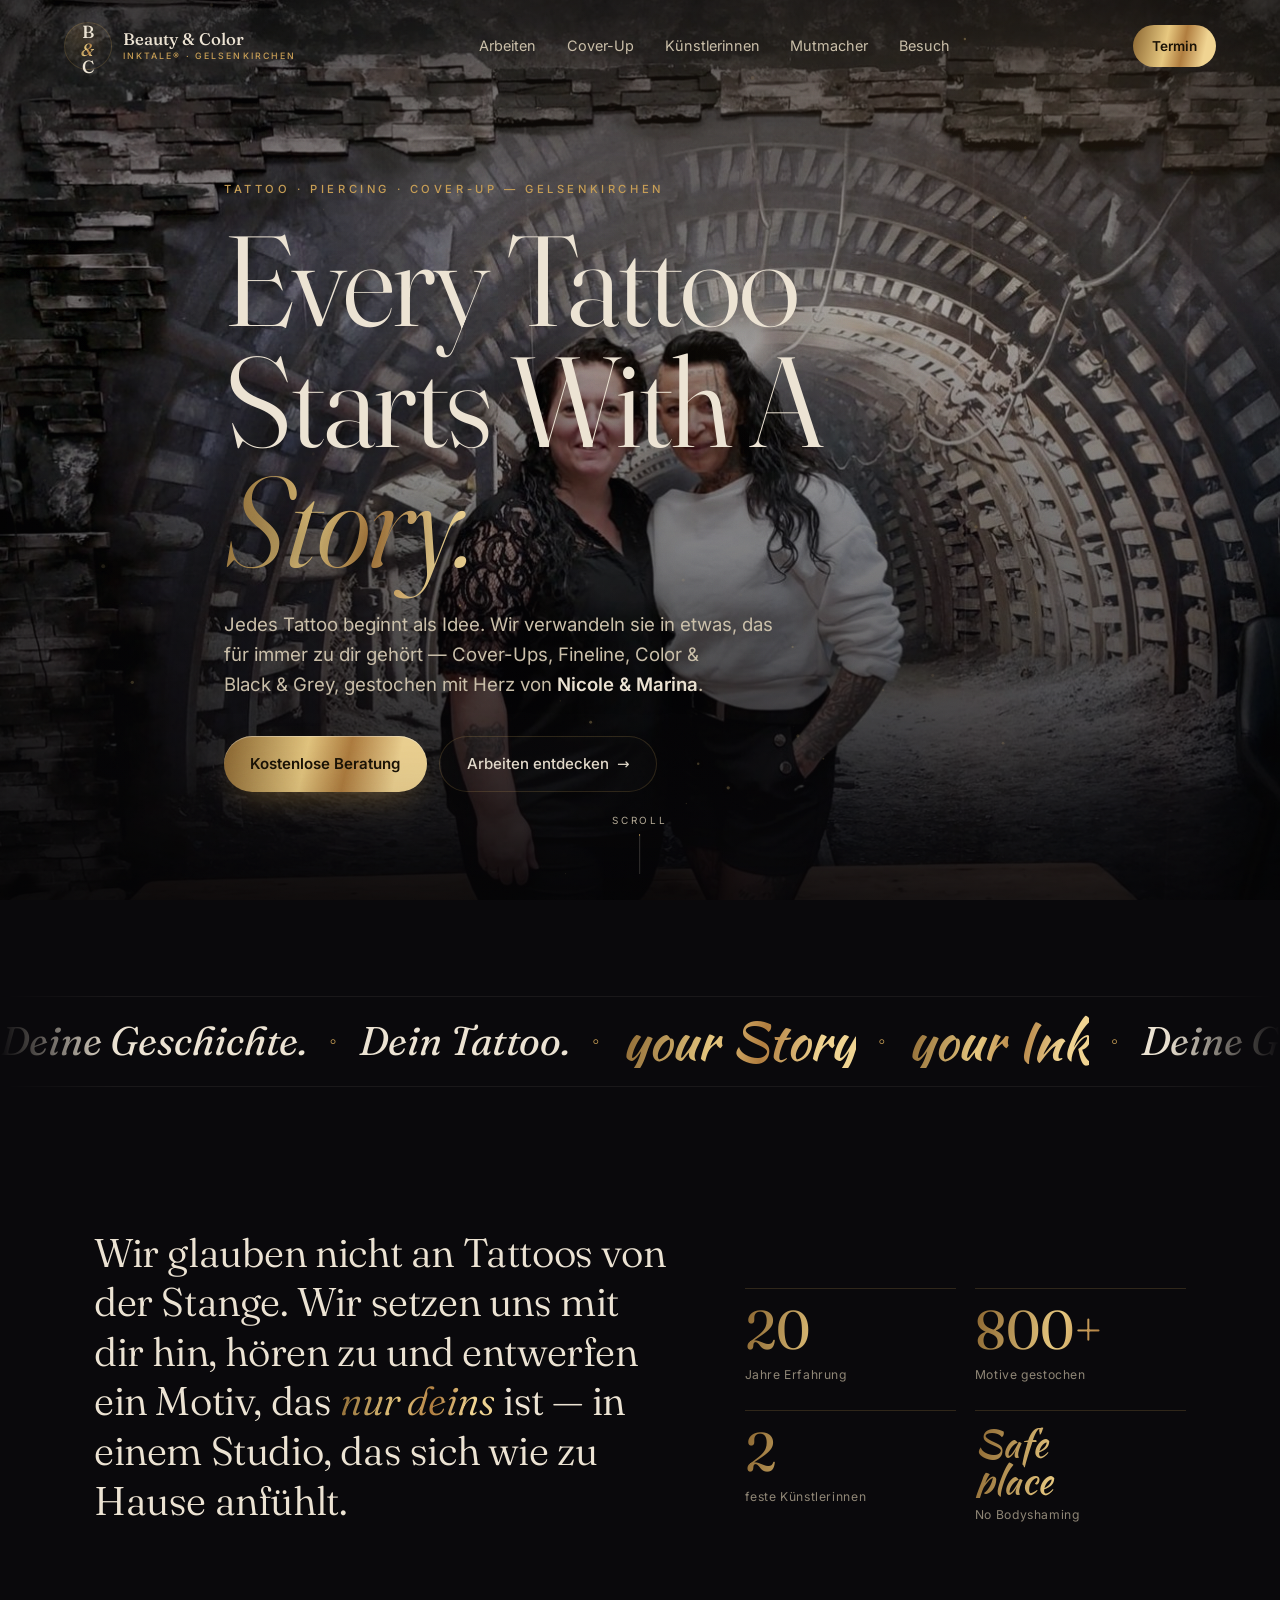
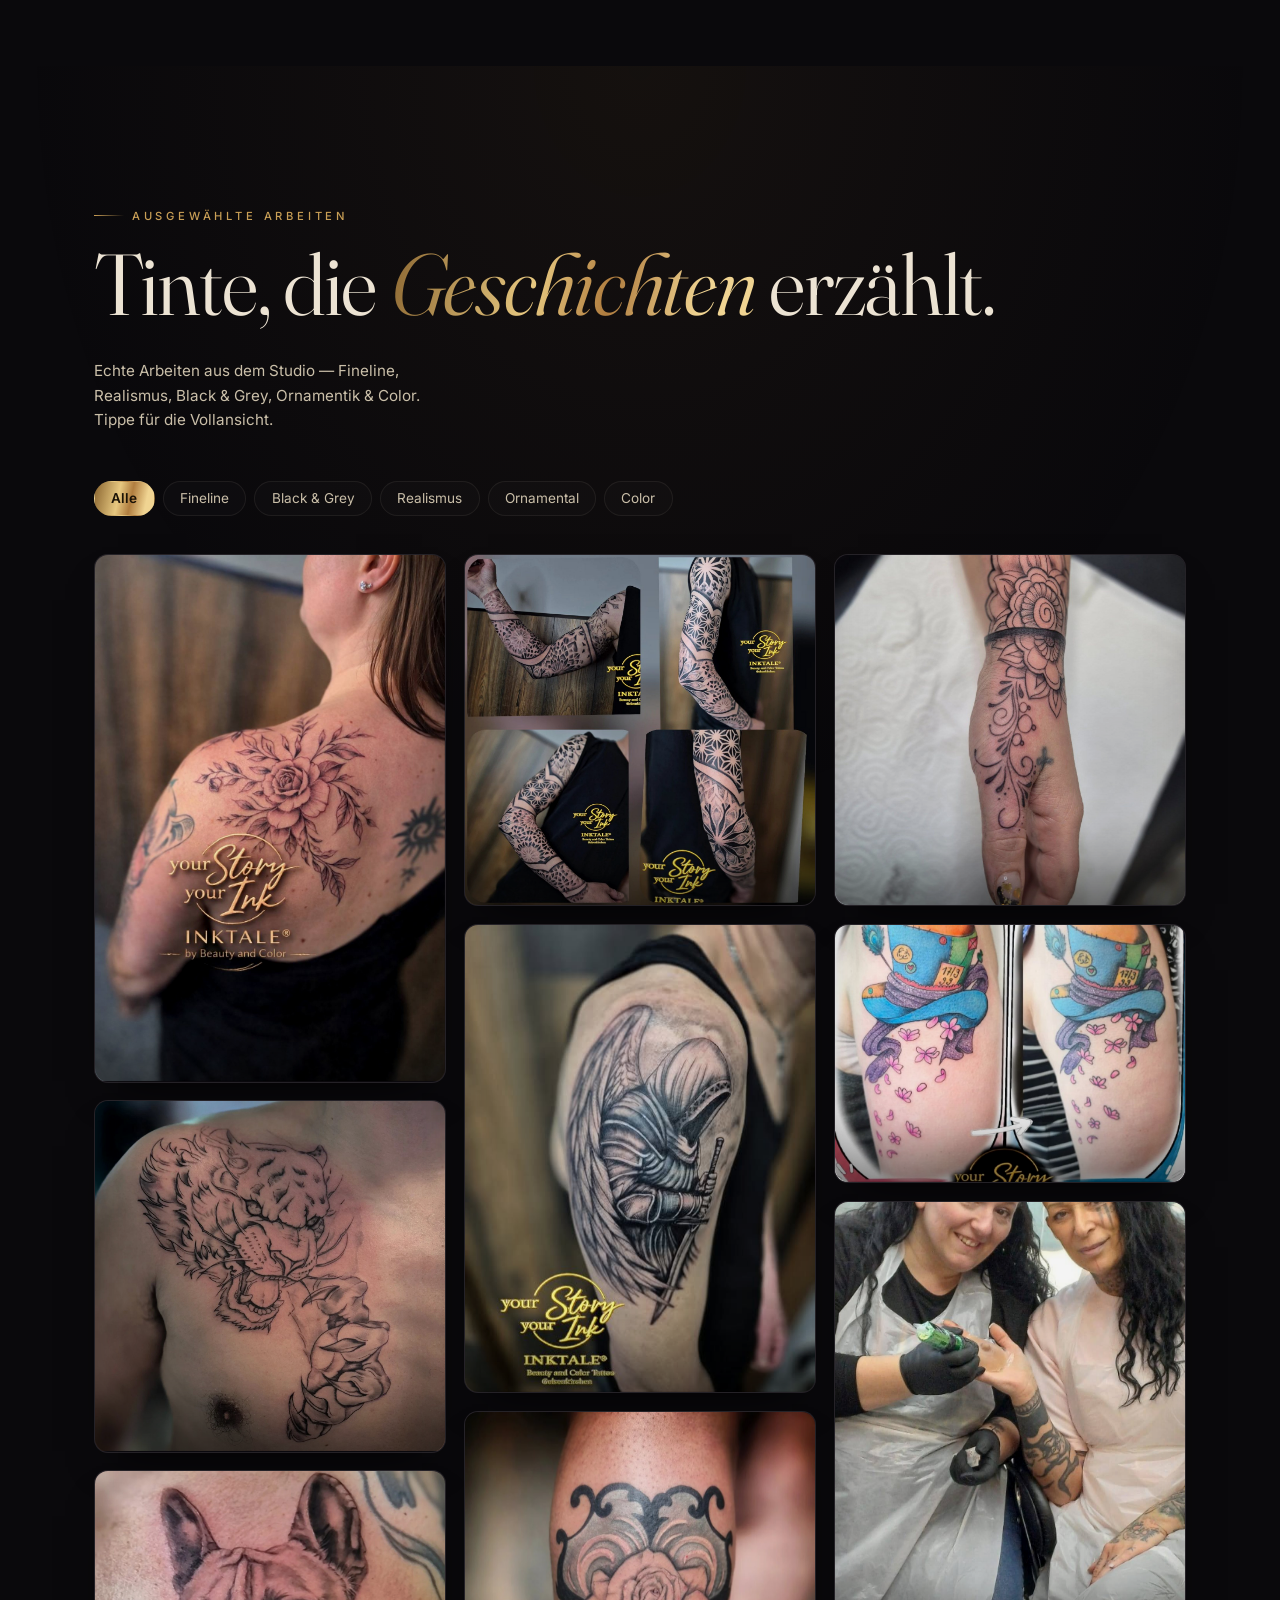
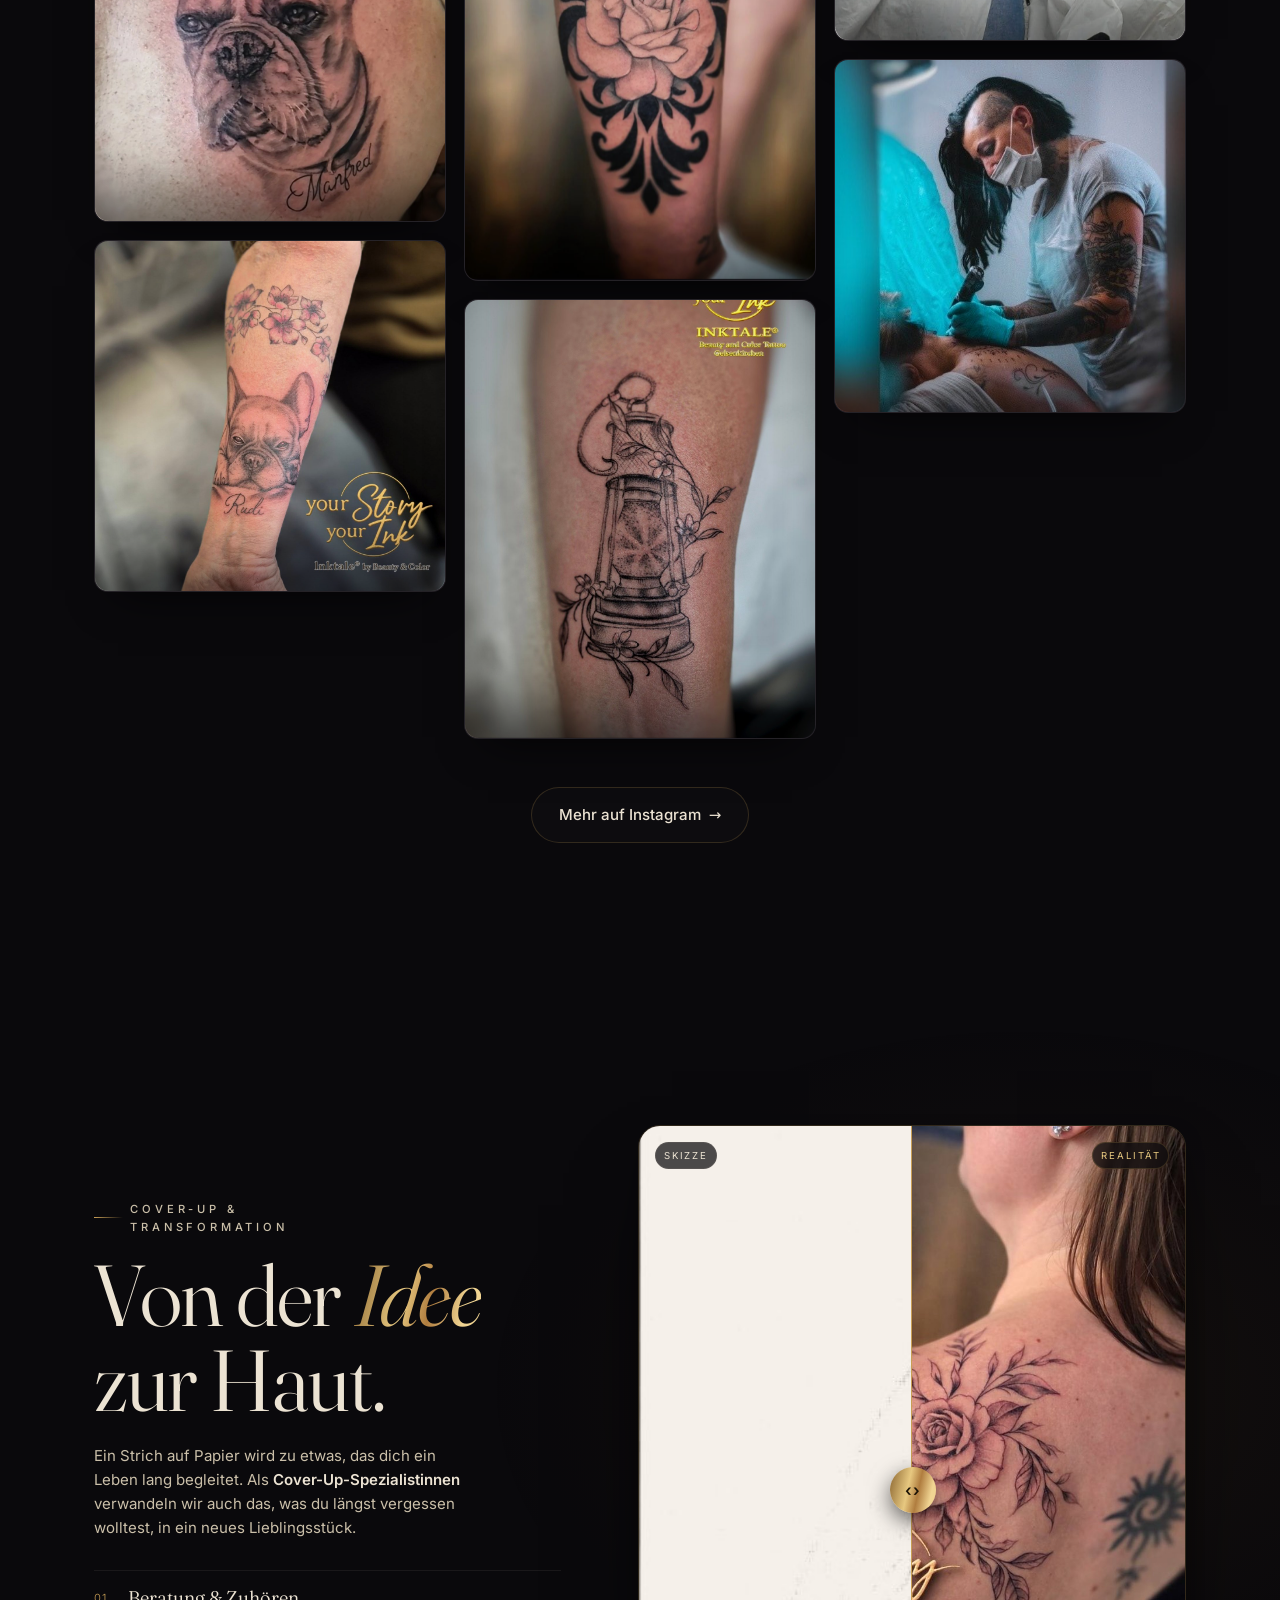
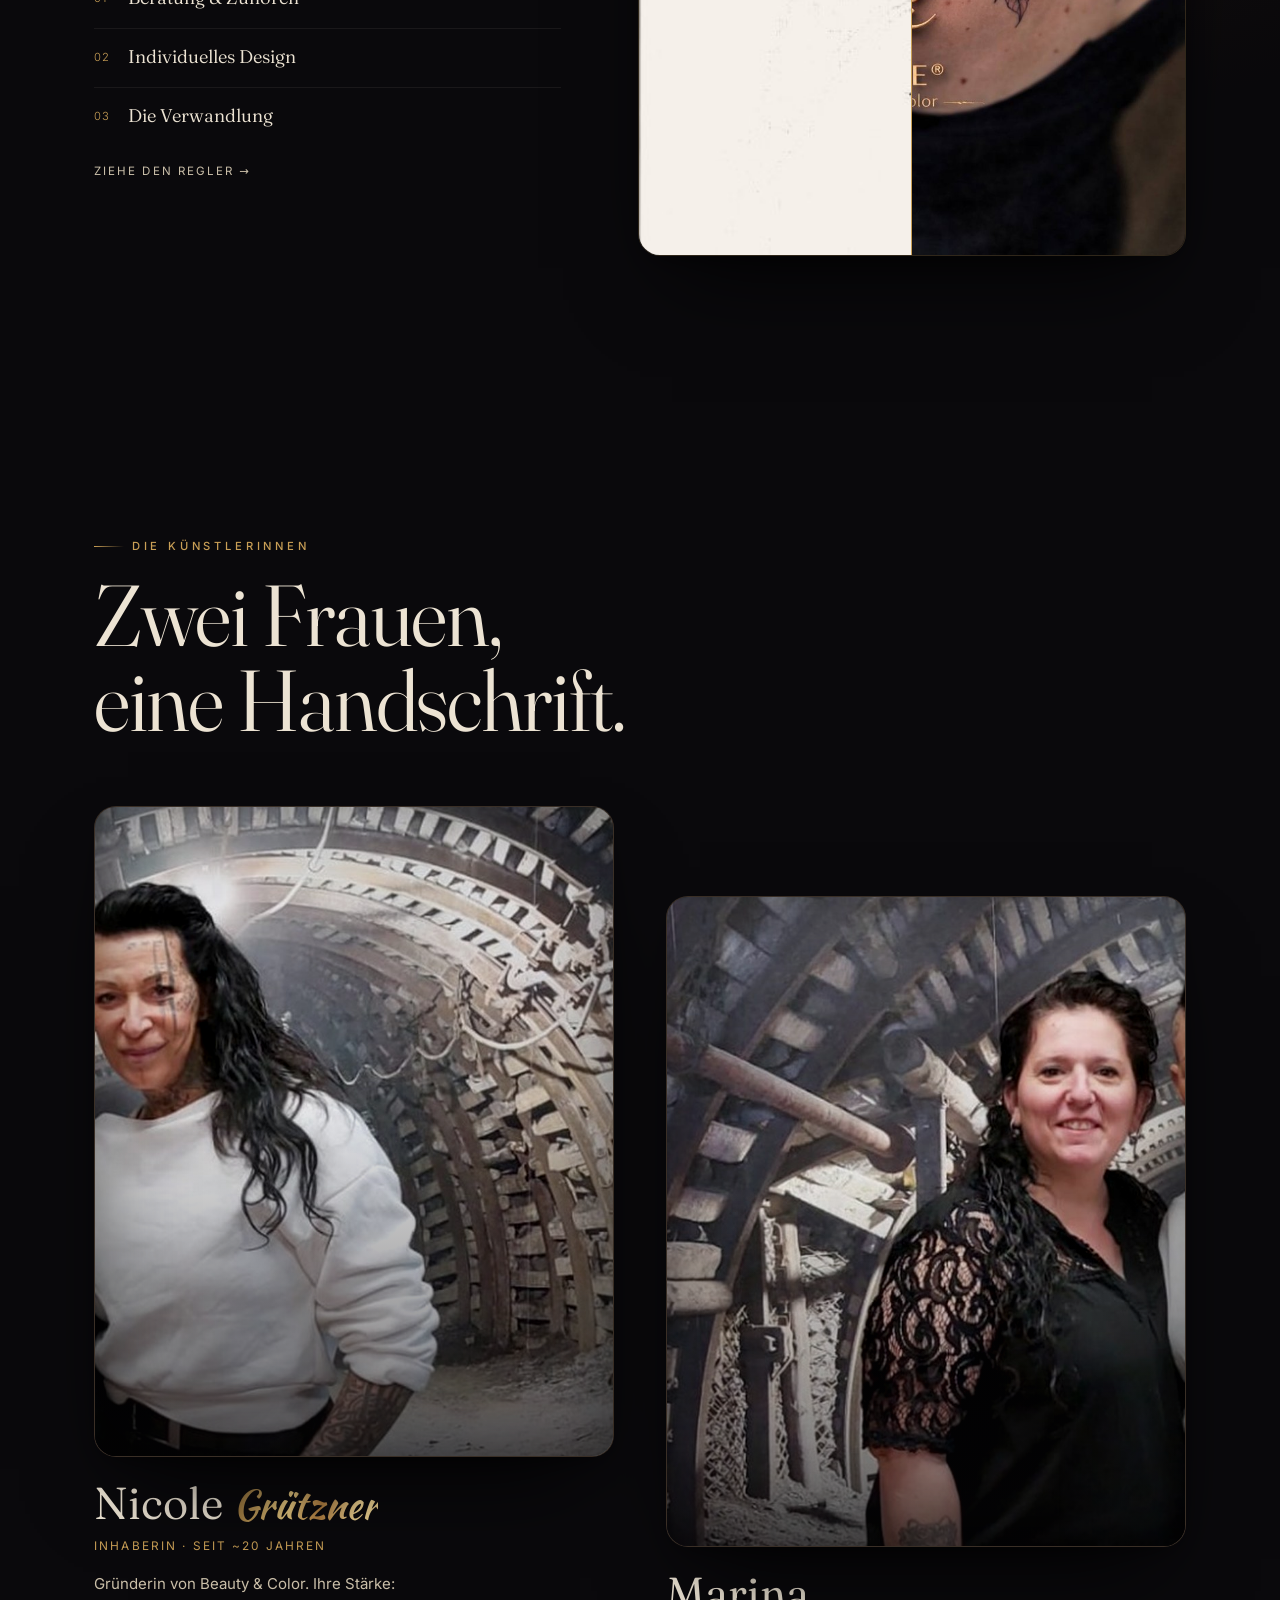
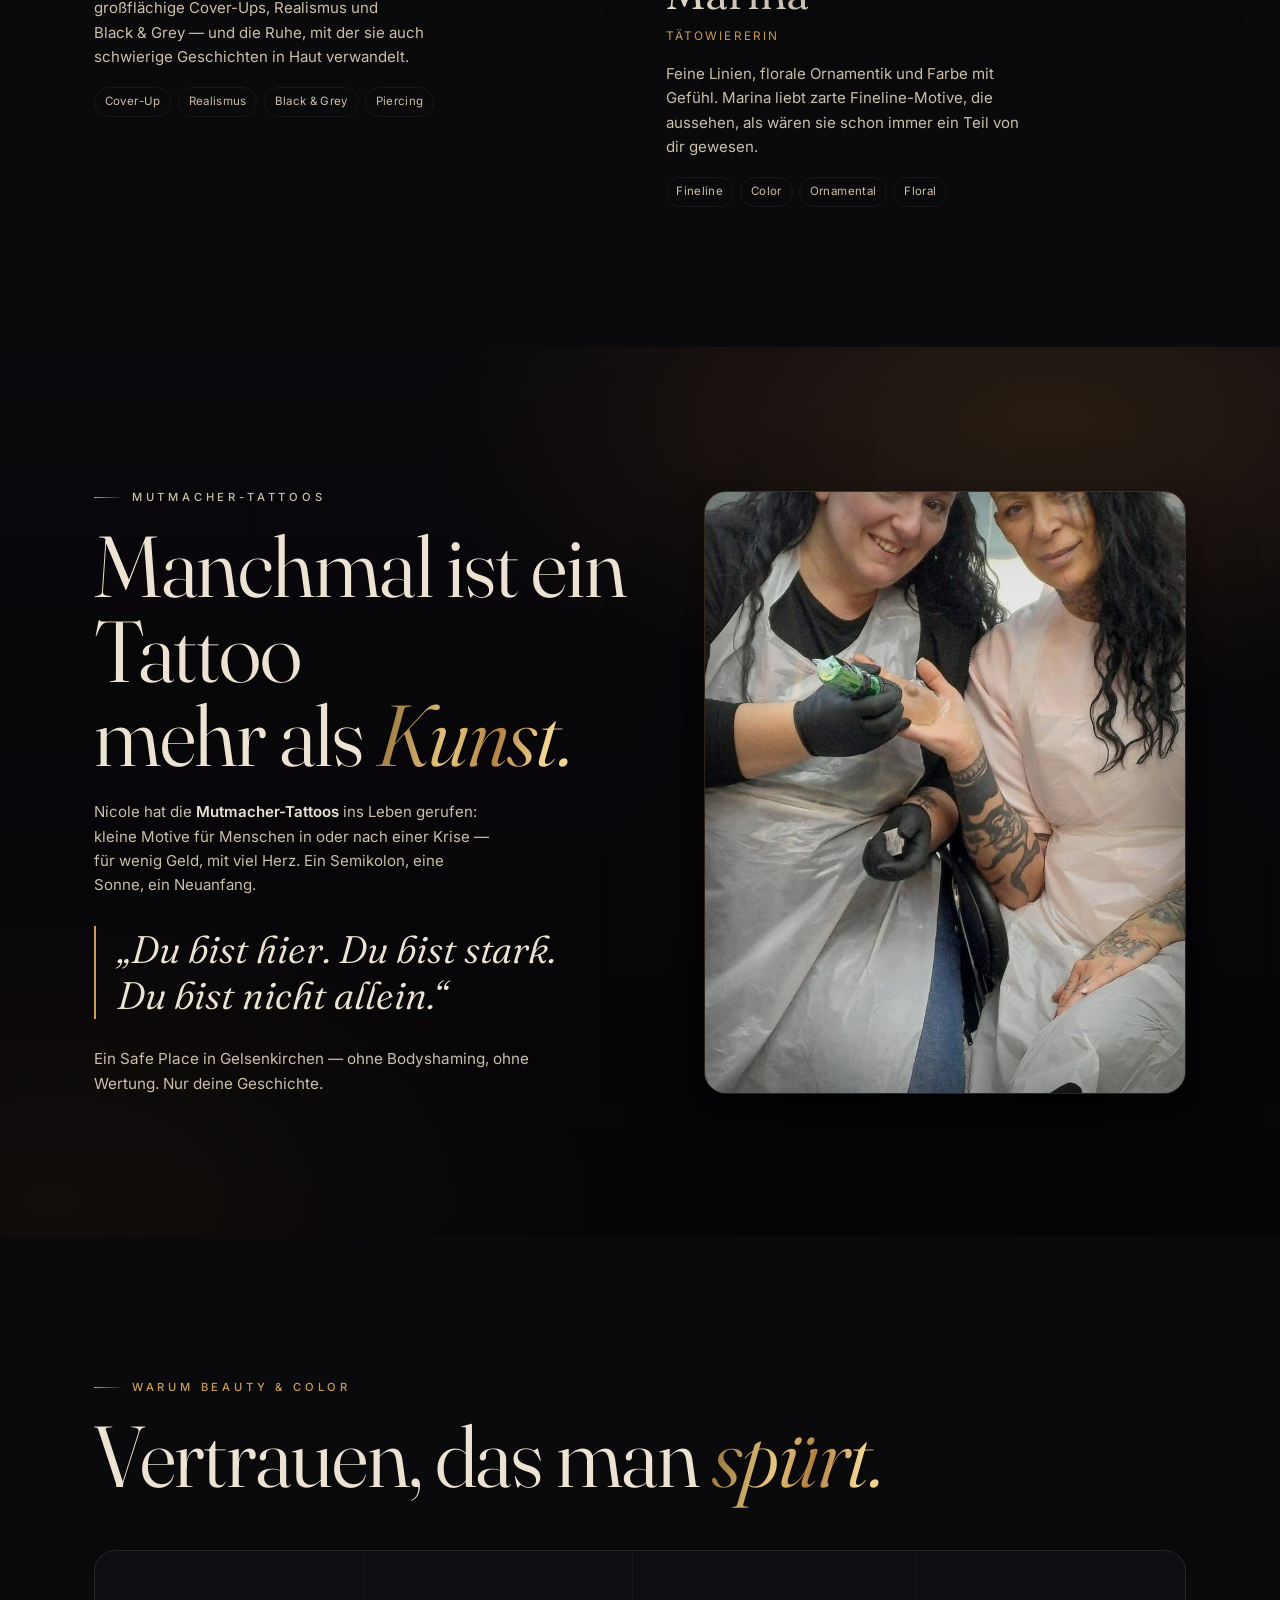
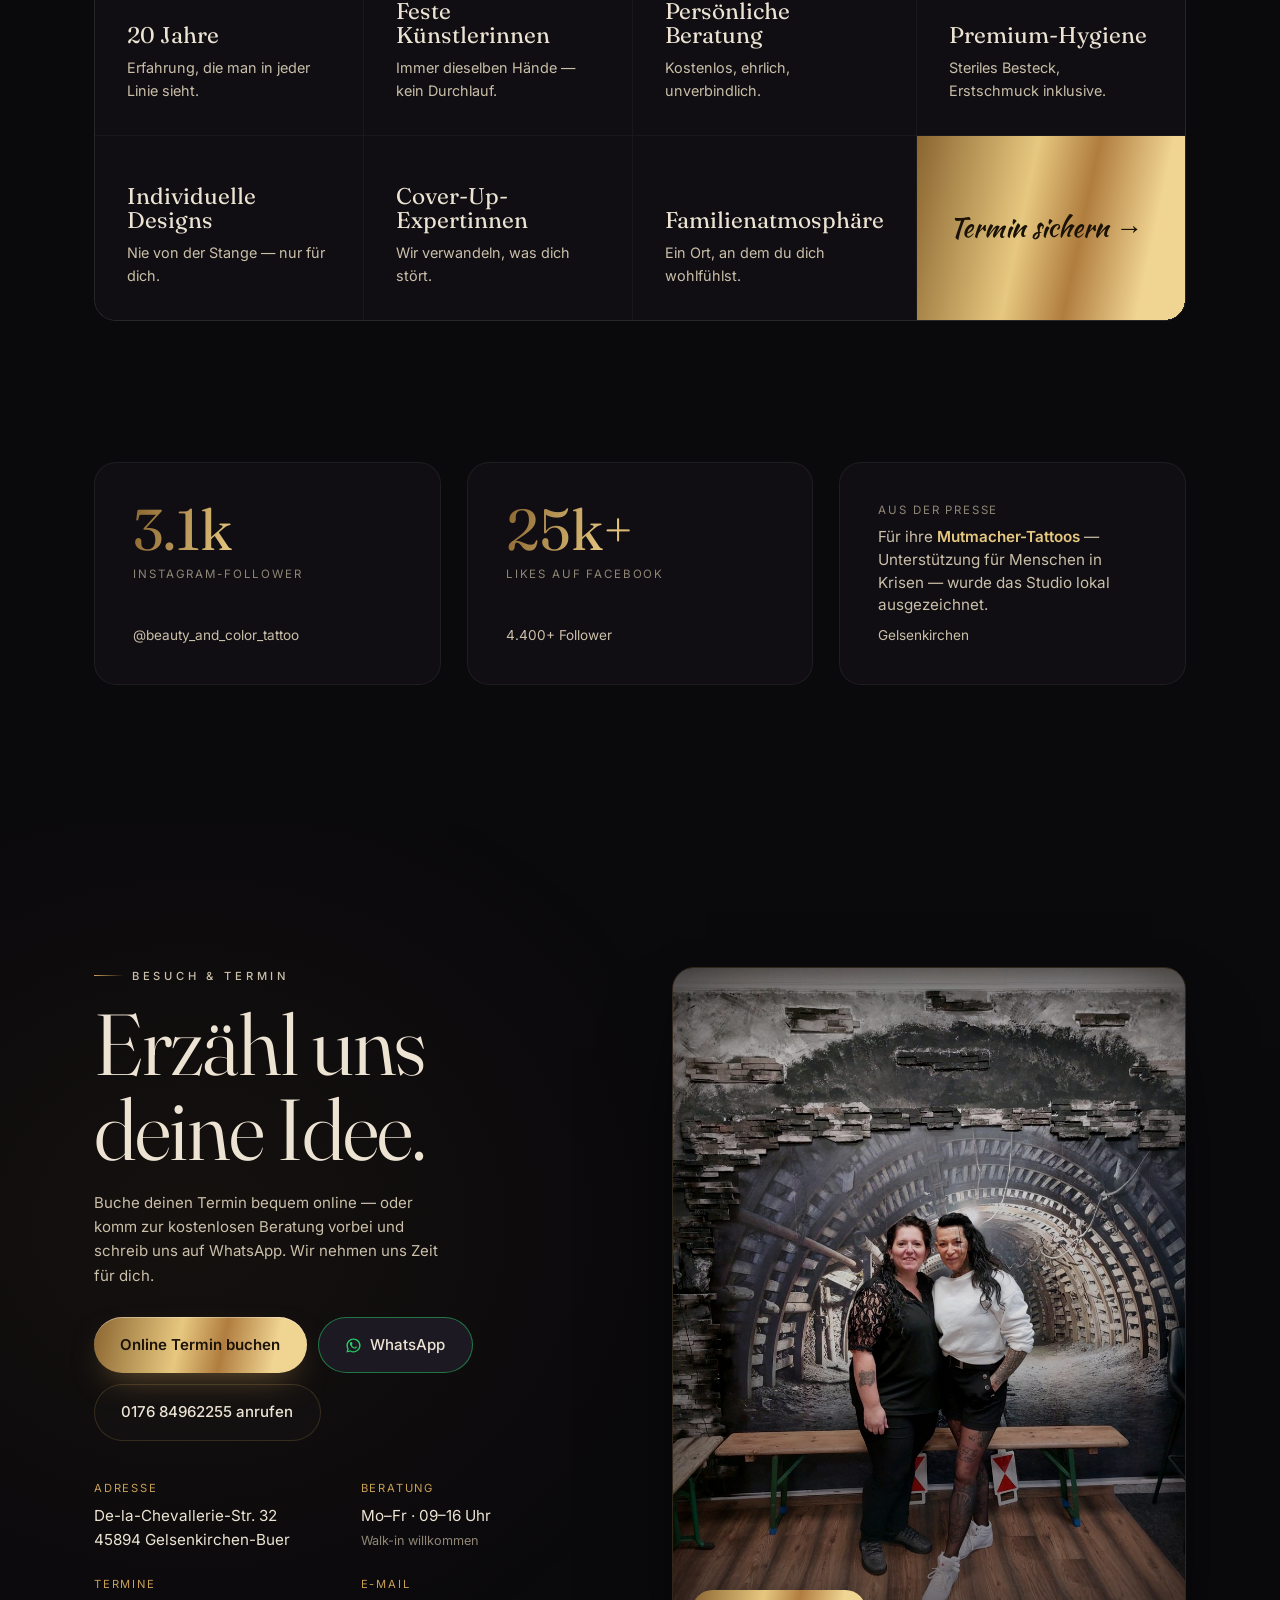
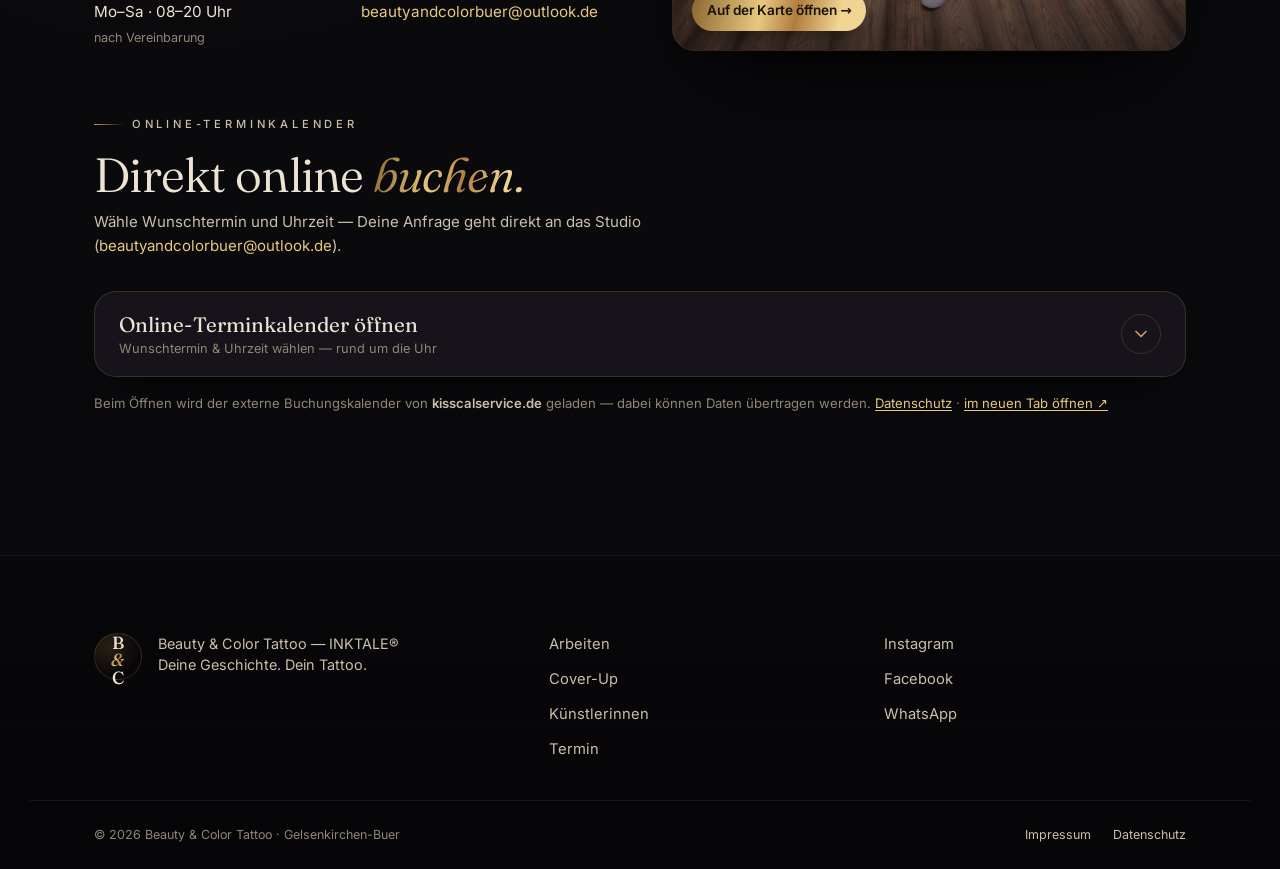
==== index.html @ 406573cd "Beauty & Color Tattoo — dark Ruhrpott tattoo studio site (Three.js Ink Bloom hero, GSAP, self-hosted" ====
<!DOCTYPE html>
<html lang="de">
<head>
<meta charset="UTF-8">
<meta name="viewport" content="width=device-width, initial-scale=1, viewport-fit=cover">
<meta name="theme-color" content="#0a090c">
<title>Beauty &amp; Color Tattoo — Tattoo &amp; Piercing in Gelsenkirchen · INKTALE®</title>
<meta name="description" content="Tattoo- &amp; Piercingstudio in Gelsenkirchen-Buer: Cover-Ups, Fineline, Color &amp; Black&amp;Grey — mit Herz gestochen von Nicole &amp; Marina. Deine Geschichte. Dein Tattoo.">
<link rel="canonical" href="https://beauty-color-tattoo-gelsenkirchen.pages.dev/">
<meta name="author" content="Beauty &amp; Color Tattoo — Nicole Grützner">
<meta name="robots" content="index,follow,max-image-preview:large">
<meta name="keywords" content="Tattoo Gelsenkirchen, Tattoostudio Gelsenkirchen, Piercing Gelsenkirchen, Cover-Up Tattoo, Fineline Tattoo, Black and Grey Tattoo, Color Tattoo, Realismus Tattoo, INKTALE, Beauty und Color Tattoo, Nicole Grützner, Buer">
<meta name="geo.region" content="DE-NW">
<meta name="geo.placename" content="Gelsenkirchen-Buer">

<!-- Icons / PWA -->
<link rel="icon" href="/favicon.ico" sizes="any">
<link rel="icon" type="image/png" sizes="32x32" href="/assets/web/brand/favicon-32.png">
<link rel="icon" type="image/png" sizes="16x16" href="/assets/web/brand/favicon-16.png">
<link rel="apple-touch-icon" href="/assets/web/brand/apple-touch-icon.png">
<link rel="manifest" href="/manifest.webmanifest">
<meta name="apple-mobile-web-app-title" content="Beauty &amp; Color">
<meta name="apple-mobile-web-app-capable" content="yes">
<meta name="apple-mobile-web-app-status-bar-style" content="black-translucent">
<meta name="mobile-web-app-capable" content="yes">
<meta name="application-name" content="Beauty &amp; Color Tattoo">

<!-- Open Graph -->
<meta property="og:type" content="website">
<meta property="og:site_name" content="Beauty &amp; Color Tattoo">
<meta property="og:locale" content="de_DE">
<meta property="og:url" content="https://beauty-color-tattoo-gelsenkirchen.pages.dev/">
<meta property="og:title" content="Beauty &amp; Color Tattoo — Tattoo &amp; Piercing in Gelsenkirchen">
<meta property="og:description" content="Cover-Ups, Fineline, Color &amp; Black&amp;Grey — gestochen mit Herz von Nicole &amp; Marina. Deine Geschichte. Dein Tattoo.">
<meta property="og:image" content="https://beauty-color-tattoo-gelsenkirchen.pages.dev/assets/web/brand/og-cover.jpg">
<meta property="og:image:secure_url" content="https://beauty-color-tattoo-gelsenkirchen.pages.dev/assets/web/brand/og-cover.jpg">
<meta property="og:image:type" content="image/jpeg">
<meta property="og:image:width" content="1200">
<meta property="og:image:height" content="630">
<meta property="og:image:alt" content="Beauty &amp; Color Tattoo — Fineline-Rose · your Story your Ink">

<!-- Twitter -->
<meta name="twitter:card" content="summary_large_image">
<meta name="twitter:title" content="Beauty &amp; Color Tattoo — Tattoo &amp; Piercing in Gelsenkirchen">
<meta name="twitter:description" content="Cover-Ups, Fineline, Color &amp; Black&amp;Grey — gestochen mit Herz von Nicole &amp; Marina.">
<meta name="twitter:image" content="https://beauty-color-tattoo-gelsenkirchen.pages.dev/assets/web/brand/og-cover.jpg">
<meta name="twitter:image:alt" content="Beauty &amp; Color Tattoo — Fineline-Rose · your Story your Ink">

<link rel="stylesheet" href="assets/css/fonts.css">
<link rel="stylesheet" href="assets/css/style.css">
<script>document.documentElement.classList.add('js')</script>

<script type="application/ld+json">
{
  "@context": "https://schema.org",
  "@type": "TattooParlor",
  "@id": "https://beauty-color-tattoo-gelsenkirchen.pages.dev/#studio",
  "name": "Beauty & Color Tattoo",
  "alternateName": "INKTALE® Tattoo Studio Gelsenkirchen",
  "description": "Tattoo- & Piercingstudio in Gelsenkirchen-Buer. Cover-Up-Spezialistinnen für Fineline, Color, Black & Grey und Realismus — Nicole Grützner & Marina.",
  "url": "https://beauty-color-tattoo-gelsenkirchen.pages.dev/",
  "image": "https://beauty-color-tattoo-gelsenkirchen.pages.dev/assets/web/brand/og-cover.jpg",
  "logo": "https://beauty-color-tattoo-gelsenkirchen.pages.dev/assets/web/brand/icon-512.png",
  "telephone": "+4917684962255",
  "email": "beautyandcolorbuer@outlook.de",
  "priceRange": "€€",
  "currenciesAccepted": "EUR",
  "paymentAccepted": "Bar, PayPal",
  "founder": { "@type": "Person", "name": "Nicole Grützner" },
  "address": {
    "@type": "PostalAddress",
    "streetAddress": "De-la-Chevallerie-Str. 32",
    "postalCode": "45894",
    "addressLocality": "Gelsenkirchen",
    "addressRegion": "Nordrhein-Westfalen",
    "addressCountry": "DE"
  },
  "areaServed": { "@type": "City", "name": "Gelsenkirchen" },
  "openingHoursSpecification": [{
    "@type": "OpeningHoursSpecification",
    "dayOfWeek": ["Monday","Tuesday","Wednesday","Thursday","Friday","Saturday"],
    "opens": "08:00",
    "closes": "20:00"
  }],
  "makesOffer": [
    { "@type": "Offer", "itemOffered": { "@type": "Service", "name": "Cover-Up Tattoo" } },
    { "@type": "Offer", "itemOffered": { "@type": "Service", "name": "Fineline Tattoo" } },
    { "@type": "Offer", "itemOffered": { "@type": "Service", "name": "Black & Grey Tattoo" } },
    { "@type": "Offer", "itemOffered": { "@type": "Service", "name": "Color Tattoo" } },
    { "@type": "Offer", "itemOffered": { "@type": "Service", "name": "Realismus Tattoo" } },
    { "@type": "Offer", "itemOffered": { "@type": "Service", "name": "Piercing" } }
  ],
  "sameAs": [
    "https://www.instagram.com/beauty_and_color_tattoo/",
    "https://www.facebook.com/Beautyandcolortattoo/",
    "https://www.beautyandcolor-gelsenkirchen.de"
  ]
}
</script>
</head>
<body class="preload">

<!-- ░░ ATMOSPHERE — vignette · gold dust · grain ░░ -->
<div class="vignette" aria-hidden="true"></div>
<canvas class="dust" id="dust" aria-hidden="true"></canvas>
<div class="grain" aria-hidden="true"></div>

<!-- ░░ NAV ░░ -->
<header class="nav" id="nav">
  <a class="nav__brand" href="#top" aria-label="Beauty & Color Tattoo — Start">
    <span class="nav__mark">B<em>&amp;</em>C</span>
    <span class="nav__word">Beauty&nbsp;&amp;&nbsp;Color<small>Inktale® · Gelsenkirchen</small></span>
  </a>
  <nav class="nav__links" aria-label="Hauptmenü">
    <a href="#work">Arbeiten</a>
    <a href="#transform">Cover-Up</a>
    <a href="#artists">Künstlerinnen</a>
    <a href="#story">Mutmacher</a>
    <a href="#visit">Besuch</a>
  </nav>
  <a href="#visit" class="btn btn--pill nav__cta">Termin</a>
  <button class="nav__burger" id="burger" aria-label="Menü öffnen" aria-expanded="false"><span></span><span></span></button>
</header>

<!-- mobile menu -->
<div class="menu" id="menu" aria-hidden="true">
  <nav class="menu__inner">
    <a href="#work"><i>01</i>Arbeiten</a>
    <a href="#transform"><i>02</i>Cover-Up &amp; Transformation</a>
    <a href="#artists"><i>03</i>Nicole &amp; Marina</a>
    <a href="#story"><i>04</i>Mutmacher-Tattoos</a>
    <a href="#why"><i>05</i>Warum wir</a>
    <a href="#visit"><i>06</i>Besuch &amp; Termin</a>
    <a class="menu__cta" href="https://wa.me/4917684962255" target="_blank" rel="noopener">WhatsApp · 0176 84962255</a>
  </nav>
</div>

<main id="top">

<!-- ░░ HERO — INK BLOOM ░░ -->
<section class="hero" id="hero">
  <canvas class="hero__canvas" id="ink" aria-hidden="true"></canvas>
  <div class="hero__photo" id="heroPhoto" aria-hidden="true">
    <img src="assets/web/story/hero-studio.jpg" alt="" decoding="async">
    <span class="hero__veil"></span>
  </div>

  <div class="hero__content">
    <p class="hero__eyebrow" data-h>Tattoo · Piercing · Cover-Up — Gelsenkirchen</p>
    <h1 class="hero__title">
      <span data-h>Every Tattoo</span>
      <span data-h class="is-serif">Starts With A <em>Story.</em></span>
    </h1>
    <p class="hero__sub" data-h>
      Jedes Tattoo beginnt als Idee. Wir verwandeln sie in etwas, das für
      immer zu dir gehört — Cover-Ups, Fineline, Color &amp; Black&nbsp;&amp;&nbsp;Grey,
      gestochen mit Herz von <strong>Nicole &amp; Marina</strong>.
    </p>
    <div class="hero__cta" data-h>
      <a class="btn btn--fill" href="#visit">Kostenlose Beratung</a>
      <a class="btn btn--line" href="#work">Arbeiten entdecken<span class="btn__arr">→</span></a>
    </div>
  </div>

  <button class="hero__scroll" id="skipHero" aria-label="Weiter scrollen">
    <span class="hero__scrollword">Scroll</span>
    <span class="hero__scrolldot"></span>
  </button>
  <div class="hero__loader" id="heroLoader"><span></span></div>
</section>

<!-- ░░ MARQUEE / PHILOSOPHY ░░ -->
<section class="ethos" id="ethos">
  <div class="ethos__marquee" aria-hidden="true">
    <div class="ethos__track">
      <span>Deine Geschichte.</span><i>◦</i><span>Dein Tattoo.</span><i>◦</i>
      <span class="scr">your Story</span><i>◦</i><span class="scr">your Ink</span><i>◦</i>
      <span>Deine Geschichte.</span><i>◦</i><span>Dein Tattoo.</span><i>◦</i>
      <span class="scr">your Story</span><i>◦</i><span class="scr">your Ink</span><i>◦</i>
    </div>
  </div>
  <div class="ethos__grid wrap">
    <p class="ethos__lead reveal">
      Wir glauben nicht an Tattoos von der Stange. Wir setzen uns mit dir hin,
      hören zu und entwerfen ein Motiv, das <em>nur deins</em> ist — in einem
      Studio, das sich wie zu Hause anfühlt.
    </p>
    <ul class="ethos__stats">
      <li class="reveal"><b data-count="20">20</b><span>Jahre Erfahrung</span></li>
      <li class="reveal"><b data-count="800" data-suffix="+">800+</b><span>Motive gestochen</span></li>
      <li class="reveal"><b>2</b><span>feste Künstlerinnen</span></li>
      <li class="reveal"><b class="is-word">Safe<br>place</b><span>No Bodyshaming</span></li>
    </ul>
  </div>
</section>

<!-- ░░ GALLERY ░░ -->
<section class="work" id="work">
  <div class="work__head wrap">
    <div>
      <p class="kicker reveal">Ausgewählte Arbeiten</p>
      <h2 class="h-display reveal">Tinte, die <em>Geschichten</em> erzählt.</h2>
    </div>
    <p class="work__note reveal">Echte Arbeiten aus dem Studio — Fineline, Realismus,
      Black&nbsp;&amp;&nbsp;Grey, Ornamentik &amp; Color. Tippe für die Vollansicht.</p>
  </div>

  <div class="filters wrap" id="filters" role="tablist" aria-label="Arbeiten filtern"></div>

  <div class="gallery" id="gallery"></div>
  <div class="work__more wrap">
    <a class="btn btn--line" href="https://www.instagram.com/beauty_and_color_tattoo/" target="_blank" rel="noopener">Mehr auf Instagram<span class="btn__arr">→</span></a>
  </div>
</section>

<!-- ░░ TRANSFORMATION / COVER-UP ░░ -->
<section class="transform" id="transform">
  <div class="wrap transform__grid">
    <div class="transform__intro">
      <p class="kicker reveal">Cover-Up &amp; Transformation</p>
      <h2 class="h-display reveal">Von der <em>Idee</em><br>zur Haut.</h2>
      <p class="reveal">Ein Strich auf Papier wird zu etwas, das dich ein Leben lang
        begleitet. Als <strong>Cover-Up-Spezialistinnen</strong> verwandeln wir
        auch das, was du längst vergessen wolltest, in ein neues Lieblingsstück.</p>
      <ol class="steps reveal">
        <li><span>01</span>Beratung &amp; Zuhören</li>
        <li><span>02</span>Individuelles Design</li>
        <li><span>03</span>Die Verwandlung</li>
      </ol>
      <p class="transform__hint reveal">Ziehe den Regler &rarr;</p>
    </div>

    <figure class="reveal-slider reveal" id="ba">
      <div class="ba">
        <img class="ba__img ba__after" src="assets/web/story/rose-real.jpg" alt="Fertiges Fineline-Rosen-Tattoo auf der Schulter">
        <div class="ba__before" id="baBefore">
          <img class="ba__img" src="assets/web/story/rose-sketch.jpg" alt="Handgezeichnete Skizze desselben Motivs">
        </div>
        <div class="ba__divider" id="baDiv"><button class="ba__handle" aria-label="Vergleich ziehen"><span>‹</span><span>›</span></button></div>
        <span class="ba__tag ba__tag--l">Skizze</span>
        <span class="ba__tag ba__tag--r">Realität</span>
      </div>
    </figure>
  </div>
</section>

<!-- ░░ ARTISTS ░░ -->
<section class="artists" id="artists">
  <div class="wrap artists__head">
    <p class="kicker reveal">Die Künstlerinnen</p>
    <h2 class="h-display reveal">Zwei Frauen,<br>eine Handschrift.</h2>
  </div>
  <div class="wrap artists__row">
    <article class="artist reveal">
      <div class="artist__photo"><img src="assets/web/artists/nicole.jpg?v=3" alt="Nicole Grützner im Studio" loading="lazy"></div>
      <div class="artist__body">
        <h3>Nicole <span>Grützner</span></h3>
        <p class="artist__role">Inhaberin · seit ~20 Jahren</p>
        <p class="artist__bio">Gründerin von Beauty&nbsp;&amp;&nbsp;Color. Ihre Stärke:
          großflächige Cover-Ups, Realismus und Black&nbsp;&amp;&nbsp;Grey — und die
          Ruhe, mit der sie auch schwierige Geschichten in Haut verwandelt.</p>
        <ul class="tags"><li>Cover-Up</li><li>Realismus</li><li>Black &amp; Grey</li><li>Piercing</li></ul>
      </div>
    </article>
    <article class="artist artist--rev reveal">
      <div class="artist__photo"><img src="assets/web/artists/marina.jpg?v=3" alt="Marina im Studio" loading="lazy"></div>
      <div class="artist__body">
        <h3>Marina</h3>
        <p class="artist__role">Tätowiererin</p>
        <p class="artist__bio">Feine Linien, florale Ornamentik und Farbe mit Gefühl.
          Marina liebt zarte Fineline-Motive, die aussehen, als wären sie
          schon immer ein Teil von dir gewesen.</p>
        <ul class="tags"><li>Fineline</li><li>Color</li><li>Ornamental</li><li>Floral</li></ul>
      </div>
    </article>
  </div>
</section>

<!-- ░░ MUTMACHER STORY ░░ -->
<section class="story" id="story">
  <div class="wrap story__grid">
    <div class="story__text">
      <p class="kicker kicker--gold reveal">Mutmacher-Tattoos</p>
      <h2 class="h-display reveal">Manchmal ist ein Tattoo<br>mehr als <em>Kunst.</em></h2>
      <p class="reveal">Nicole hat die <strong>Mutmacher-Tattoos</strong> ins Leben gerufen:
        kleine Motive für Menschen in oder nach einer Krise — für wenig Geld,
        mit viel Herz. Ein Semikolon, eine Sonne, ein Neuanfang.</p>
      <blockquote class="reveal">„Du bist hier. Du bist stark.<br>Du bist nicht allein.“</blockquote>
      <p class="story__by reveal">Ein Safe Place in Gelsenkirchen — ohne Bodyshaming,
        ohne Wertung. Nur deine Geschichte.</p>
    </div>
    <figure class="story__img reveal">
      <img src="assets/web/tattoo/sun-horizon.jpg" alt="Feines Sonnen-Motiv als Mutmacher-Tattoo" loading="lazy">
    </figure>
  </div>
</section>

<!-- ░░ WHY ░░ -->
<section class="why" id="why">
  <div class="wrap">
    <p class="kicker reveal">Warum Beauty &amp; Color</p>
    <h2 class="h-display reveal">Vertrauen, das man <em>spürt.</em></h2>
    <ul class="why__grid">
      <li class="reveal"><b>20 Jahre</b>Erfahrung, die man in jeder Linie sieht.</li>
      <li class="reveal"><b>Feste Künstlerinnen</b>Immer dieselben Hände — kein Durchlauf.</li>
      <li class="reveal"><b>Persönliche Beratung</b>Kostenlos, ehrlich, unverbindlich.</li>
      <li class="reveal"><b>Premium-Hygiene</b>Steriles Besteck, Erstschmuck inklusive.</li>
      <li class="reveal"><b>Individuelle Designs</b>Nie von der Stange — nur für dich.</li>
      <li class="reveal"><b>Cover-Up-Expertinnen</b>Wir verwandeln, was dich stört.</li>
      <li class="reveal"><b>Familienatmosphäre</b>Ein Ort, an dem du dich wohlfühlst.</li>
      <li class="reveal reveal--cta"><a href="#visit">Termin sichern<span class="btn__arr">→</span></a></li>
    </ul>
  </div>
</section>

<!-- ░░ SOCIAL PROOF ░░ -->
<section class="proof" id="proof">
  <div class="wrap proof__grid">
    <a class="proof__card reveal" href="https://www.instagram.com/beauty_and_color_tattoo/" target="_blank" rel="noopener">
      <span class="proof__num">3.1k</span><span class="proof__lbl">Instagram-Follower</span><span class="proof__go">@beauty_and_color_tattoo</span>
    </a>
    <a class="proof__card reveal" href="https://www.facebook.com/Beautyandcolortattoo/" target="_blank" rel="noopener">
      <span class="proof__num">25k+</span><span class="proof__lbl">Likes auf Facebook</span><span class="proof__go">4.400+ Follower</span>
    </a>
    <div class="proof__card proof__card--press reveal">
      <span class="proof__lbl">Aus der Presse</span>
      <p>Für ihre <strong>Mutmacher-Tattoos</strong> — Unterstützung für Menschen
         in Krisen — wurde das Studio lokal ausgezeichnet.</p>
      <span class="proof__go">Gelsenkirchen</span>
    </div>
  </div>
</section>

<!-- ░░ VISIT / CONTACT ░░ -->
<section class="visit" id="visit">
  <div class="wrap visit__grid">
    <div class="visit__info">
      <p class="kicker reveal">Besuch &amp; Termin</p>
      <h2 class="h-display reveal">Erzähl uns<br>deine Idee.</h2>
      <p class="reveal">Buche deinen Termin bequem online — oder komm zur kostenlosen
        Beratung vorbei und schreib uns auf WhatsApp. Wir nehmen uns Zeit für dich.</p>
      <div class="visit__cta reveal">
        <a class="btn btn--fill" href="#booking">Online Termin buchen</a>
        <a class="btn btn--wa" href="https://wa.me/4917684962255" target="_blank" rel="noopener">
          <svg viewBox="0 0 24 24" width="17" height="17" fill="currentColor" aria-hidden="true"><path d="M17.5 14.4c-.3-.2-1.7-.9-2-1-.3-.1-.5-.2-.6.2-.2.3-.7 1-.9 1.1-.2.2-.3.2-.6.1-1.6-.8-2.7-1.5-3.7-3.3-.3-.5.3-.5.8-1.5.1-.2 0-.4 0-.5 0-.2-.6-1.5-.9-2-.2-.5-.4-.5-.6-.5h-.5c-.2 0-.5.1-.7.3-.9.9-1 2.1-1 2.3 0 .2.3 1.7 1.4 3.1 1.6 2.2 2.9 2.9 3.9 3.3 1.5.5 2 .4 2.7.3.4-.1 1.3-.5 1.5-1.1.2-.5.2-1 .1-1.1-.1-.1-.3-.2-.6-.3zM12 2C6.5 2 2 6.5 2 12c0 1.8.5 3.4 1.3 4.9L2 22l5.3-1.4c1.4.8 3 1.2 4.7 1.2 5.5 0 10-4.5 10-10S17.5 2 12 2zm0 18.2c-1.5 0-3-.4-4.2-1.2l-.3-.2-3.1.8.8-3-.2-.3C4.3 15 4 13.5 4 12c0-4.4 3.6-8 8-8s8 3.6 8 8-3.6 8.2-8 8.2z"/></svg>
          WhatsApp
        </a>
        <a class="btn btn--line" href="tel:+4917684962255">0176 84962255 anrufen</a>
      </div>
      <dl class="visit__meta reveal">
        <div><dt>Adresse</dt><dd>De-la-Chevallerie-Str. 32<br>45894 Gelsenkirchen-Buer</dd></div>
        <div><dt>Beratung</dt><dd>Mo–Fr · 09–16 Uhr<br><small>Walk-in willkommen</small></dd></div>
        <div><dt>Termine</dt><dd>Mo–Sa · 08–20 Uhr<br><small>nach Vereinbarung</small></dd></div>
        <div><dt>E-Mail</dt><dd><a href="mailto:beautyandcolorbuer@outlook.de">beautyandcolorbuer@outlook.de</a></dd></div>
      </dl>
    </div>
    <a class="visit__map reveal" href="https://maps.google.com/?q=De-la-Chevallerie-Str.+32,+45894+Gelsenkirchen" target="_blank" rel="noopener" aria-label="Auf Google Maps öffnen">
      <img src="assets/web/artists/both.jpg" alt="Nicole & Marina im Studio">
      <span class="visit__pin">Auf der Karte öffnen →</span>
    </a>
  </div>

  <div class="wrap booking" id="booking">
    <div class="booking__head reveal">
      <p class="kicker">Online-Terminkalender</p>
      <h3 class="h-display">Direkt online <em>buchen.</em></h3>
      <p>Wähle Wunschtermin und Uhrzeit — Deine Anfrage geht direkt an das Studio
        (<a href="mailto:beautyandcolorbuer@outlook.de">beautyandcolorbuer@outlook.de</a>).</p>
    </div>
    <div class="booking__panel reveal">
      <button class="booking__toggle" id="bookingToggle" type="button" aria-expanded="false" aria-controls="bookingBody">
        <span class="booking__toggle-txt">
          <strong id="bookingLabel">Online-Terminkalender öffnen</strong>
          <small>Wunschtermin &amp; Uhrzeit wählen — rund um die Uhr</small>
        </span>
        <span class="booking__chev" aria-hidden="true">
          <svg viewBox="0 0 24 24" width="20" height="20" fill="none" stroke="currentColor" stroke-width="2" stroke-linecap="round" stroke-linejoin="round"><polyline points="6 9 12 15 18 9"></polyline></svg>
        </span>
      </button>
      <div class="booking__body" id="bookingBody" data-src="https://cp.kisscalservice.de/booking?studioDB=ks_beautyandcolor&amp;configId=1"></div>
    </div>
    <p class="booking__note reveal">Beim Öffnen wird der externe Buchungskalender von
      <strong>kisscalservice.de</strong> geladen — dabei können Daten übertragen werden.
      <a href="/datenschutz/">Datenschutz</a> ·
      <a href="https://cp.kisscalservice.de/booking?studioDB=ks_beautyandcolor&amp;configId=1" target="_blank" rel="noopener">im neuen Tab öffnen ↗</a></p>
  </div>
</section>

</main>

<!-- ░░ FOOTER ░░ -->
<footer class="foot">
  <div class="wrap foot__grid">
    <div class="foot__brand">
      <span class="nav__mark">B<em>&amp;</em>C</span>
      <p>Beauty &amp; Color Tattoo — INKTALE®<br>Deine Geschichte. Dein Tattoo.</p>
    </div>
    <nav class="foot__nav">
      <a href="#work">Arbeiten</a><a href="#transform">Cover-Up</a>
      <a href="#artists">Künstlerinnen</a><a href="#visit">Termin</a>
    </nav>
    <div class="foot__social">
      <a href="https://www.instagram.com/beauty_and_color_tattoo/" target="_blank" rel="noopener">Instagram</a>
      <a href="https://www.facebook.com/Beautyandcolortattoo/" target="_blank" rel="noopener">Facebook</a>
      <a href="https://wa.me/4917684962255" target="_blank" rel="noopener">WhatsApp</a>
    </div>
  </div>
  <div class="wrap foot__base">
    <span>© <span id="yr"></span> Beauty &amp; Color Tattoo · Gelsenkirchen-Buer</span>
    <nav class="foot__legal" aria-label="Rechtliches">
      <a href="/impressum/">Impressum</a>
      <a href="/datenschutz/">Datenschutz</a>
    </nav>
  </div>
</footer>

<!-- ░░ LIGHTBOX ░░ -->
<div class="lightbox" id="lightbox" aria-hidden="true" role="dialog" aria-label="Bildansicht">
  <button class="lightbox__close" id="lbClose" aria-label="Schließen">✕</button>
  <button class="lightbox__nav lightbox__prev" id="lbPrev" aria-label="Zurück">‹</button>
  <figure class="lightbox__stage"><img id="lbImg" src="" alt=""><figcaption id="lbCap"></figcaption></figure>
  <button class="lightbox__nav lightbox__next" id="lbNext" aria-label="Weiter">›</button>
</div>

<script src="assets/vendor/gsap.min.js"></script>
<script src="assets/vendor/ScrollTrigger.min.js"></script>
<script src="assets/vendor/lenis.min.js"></script>
<script src="assets/js/data.js"></script>
<script type="module" src="assets/js/hero.js"></script>
<script src="assets/js/app.js" defer></script>
</body>
</html>
---- assets/css/fonts.css ----
@font-face{font-family:'Fraunces';font-style:italic;font-weight:300 500;font-display:swap;src:url('../fonts/fraunces-italic-300_500-2886.woff2') format('woff2');unicode-range:U+0100-02BA, U+02BD-02C5, U+02C7-02CC, U+02CE-02D7, U+02DD-02FF, U+0304, U+0308, U+0329, U+1D00-1DBF, U+1E00-1E9F, U+1EF2-1EFF, U+2020, U+20A0-20AB, U+20AD-20C0, U+2113, U+2C60-2C7F, U+A720-A7FF;}
@font-face{font-family:'Fraunces';font-style:italic;font-weight:300 500;font-display:swap;src:url('../fonts/fraunces-italic-300_500-3052.woff2') format('woff2');unicode-range:U+0000-00FF, U+0131, U+0152-0153, U+02BB-02BC, U+02C6, U+02DA, U+02DC, U+0304, U+0308, U+0329, U+2000-206F, U+20AC, U+2122, U+2191, U+2193, U+2212, U+2215, U+FEFF, U+FFFD;}
@font-face{font-family:'Fraunces';font-style:normal;font-weight:300 600;font-display:swap;src:url('../fonts/fraunces-normal-300_600-2886.woff2') format('woff2');unicode-range:U+0100-02BA, U+02BD-02C5, U+02C7-02CC, U+02CE-02D7, U+02DD-02FF, U+0304, U+0308, U+0329, U+1D00-1DBF, U+1E00-1E9F, U+1EF2-1EFF, U+2020, U+20A0-20AB, U+20AD-20C0, U+2113, U+2C60-2C7F, U+A720-A7FF;}
@font-face{font-family:'Fraunces';font-style:normal;font-weight:300 600;font-display:swap;src:url('../fonts/fraunces-normal-300_600-3052.woff2') format('woff2');unicode-range:U+0000-00FF, U+0131, U+0152-0153, U+02BB-02BC, U+02C6, U+02DA, U+02DC, U+0304, U+0308, U+0329, U+2000-206F, U+20AC, U+2122, U+2191, U+2193, U+2212, U+2215, U+FEFF, U+FFFD;}
@font-face{font-family:'Inter';font-style:normal;font-weight:300;font-display:swap;src:url('../fonts/inter-normal-300-2886.woff2') format('woff2');unicode-range:U+0100-02BA, U+02BD-02C5, U+02C7-02CC, U+02CE-02D7, U+02DD-02FF, U+0304, U+0308, U+0329, U+1D00-1DBF, U+1E00-1E9F, U+1EF2-1EFF, U+2020, U+20A0-20AB, U+20AD-20C0, U+2113, U+2C60-2C7F, U+A720-A7FF;}
@font-face{font-family:'Inter';font-style:normal;font-weight:300;font-display:swap;src:url('../fonts/inter-normal-300-3052.woff2') format('woff2');unicode-range:U+0000-00FF, U+0131, U+0152-0153, U+02BB-02BC, U+02C6, U+02DA, U+02DC, U+0304, U+0308, U+0329, U+2000-206F, U+20AC, U+2122, U+2191, U+2193, U+2212, U+2215, U+FEFF, U+FFFD;}
@font-face{font-family:'Inter';font-style:normal;font-weight:400;font-display:swap;src:url('../fonts/inter-normal-400-2886.woff2') format('woff2');unicode-range:U+0100-02BA, U+02BD-02C5, U+02C7-02CC, U+02CE-02D7, U+02DD-02FF, U+0304, U+0308, U+0329, U+1D00-1DBF, U+1E00-1E9F, U+1EF2-1EFF, U+2020, U+20A0-20AB, U+20AD-20C0, U+2113, U+2C60-2C7F, U+A720-A7FF;}
@font-face{font-family:'Inter';font-style:normal;font-weight:400;font-display:swap;src:url('../fonts/inter-normal-400-3052.woff2') format('woff2');unicode-range:U+0000-00FF, U+0131, U+0152-0153, U+02BB-02BC, U+02C6, U+02DA, U+02DC, U+0304, U+0308, U+0329, U+2000-206F, U+20AC, U+2122, U+2191, U+2193, U+2212, U+2215, U+FEFF, U+FFFD;}
@font-face{font-family:'Inter';font-style:normal;font-weight:500;font-display:swap;src:url('../fonts/inter-normal-500-2886.woff2') format('woff2');unicode-range:U+0100-02BA, U+02BD-02C5, U+02C7-02CC, U+02CE-02D7, U+02DD-02FF, U+0304, U+0308, U+0329, U+1D00-1DBF, U+1E00-1E9F, U+1EF2-1EFF, U+2020, U+20A0-20AB, U+20AD-20C0, U+2113, U+2C60-2C7F, U+A720-A7FF;}
@font-face{font-family:'Inter';font-style:normal;font-weight:500;font-display:swap;src:url('../fonts/inter-normal-500-3052.woff2') format('woff2');unicode-range:U+0000-00FF, U+0131, U+0152-0153, U+02BB-02BC, U+02C6, U+02DA, U+02DC, U+0304, U+0308, U+0329, U+2000-206F, U+20AC, U+2122, U+2191, U+2193, U+2212, U+2215, U+FEFF, U+FFFD;}
@font-face{font-family:'Inter';font-style:normal;font-weight:600;font-display:swap;src:url('../fonts/inter-normal-600-2886.woff2') format('woff2');unicode-range:U+0100-02BA, U+02BD-02C5, U+02C7-02CC, U+02CE-02D7, U+02DD-02FF, U+0304, U+0308, U+0329, U+1D00-1DBF, U+1E00-1E9F, U+1EF2-1EFF, U+2020, U+20A0-20AB, U+20AD-20C0, U+2113, U+2C60-2C7F, U+A720-A7FF;}
@font-face{font-family:'Inter';font-style:normal;font-weight:600;font-display:swap;src:url('../fonts/inter-normal-600-3052.woff2') format('woff2');unicode-range:U+0000-00FF, U+0131, U+0152-0153, U+02BB-02BC, U+02C6, U+02DA, U+02DC, U+0304, U+0308, U+0329, U+2000-206F, U+20AC, U+2122, U+2191, U+2193, U+2212, U+2215, U+FEFF, U+FFFD;}
@font-face{font-family:'Kaushan Script';font-style:normal;font-weight:400;font-display:swap;src:url('../fonts/kaushan-script-normal-400-2886.woff2') format('woff2');unicode-range:U+0100-02BA, U+02BD-02C5, U+02C7-02CC, U+02CE-02D7, U+02DD-02FF, U+0304, U+0308, U+0329, U+1D00-1DBF, U+1E00-1E9F, U+1EF2-1EFF, U+2020, U+20A0-20AB, U+20AD-20C0, U+2113, U+2C60-2C7F, U+A720-A7FF;}
@font-face{font-family:'Kaushan Script';font-style:normal;font-weight:400;font-display:swap;src:url('../fonts/kaushan-script-normal-400-3052.woff2') format('woff2');unicode-range:U+0000-00FF, U+0131, U+0152-0153, U+02BB-02BC, U+02C6, U+02DA, U+02DC, U+0304, U+0308, U+0329, U+2000-206F, U+20AC, U+2122, U+2191, U+2193, U+2212, U+2215, U+FEFF, U+FFFD;}
---- assets/css/style.css ----
/* ============================================================
   BEAUTY & COLOR TATTOO — Ruhrpott industrial / black & antique gold
   Dark concrete · brushed metal · molten gold · cinematic light
   ============================================================ */
:root{
  --black:#0a090c;      --panel:#100e13;     --panel-2:#16131a;
  --surface:#1d1922;    --surface-2:#241f2a; --metal:#2a2530;
  --bone:#ece3d3;       --bone-2:#cabfa9;    --mute:#8f8676;
  --bronze:#a9713b;     --gold:#c99f56;      --gold-lt:#e7c880;  --gold-deep:#7c5a2c;
  --line:rgba(201,159,86,.20);
  --line-soft:rgba(236,227,211,.07);
  --gold-grad:linear-gradient(102deg,#8a6530 0%,#e7c880 40%,#b07d3f 60%,#f0d492 84%);
  --shadow:0 46px 90px -34px rgba(0,0,0,.9), 0 8px 26px -12px rgba(0,0,0,.7);
  --shadow-sm:0 22px 44px -24px rgba(0,0,0,.85);
  --glow:0 0 0 1px var(--line), 0 30px 60px -30px rgba(0,0,0,.9);
  --r:14px; --r-lg:22px;
  --ff-disp:"Fraunces",Georgia,serif;
  --ff-sans:"Inter",system-ui,-apple-system,"Segoe UI",sans-serif;
  --ff-scr:"Kaushan Script",cursive;
  --wrap:1220px; --pad:clamp(20px,5vw,64px);
  --sec:clamp(76px,11vw,156px);
}
*{margin:0;padding:0;box-sizing:border-box}
html{-webkit-text-size-adjust:100%}
body{
  font-family:var(--ff-sans);background:var(--black);color:var(--bone);
  font-size:clamp(15px,1.05vw,17px);line-height:1.62;
  -webkit-font-smoothing:antialiased;overflow-x:hidden;position:relative;
}
body.nav-open{overflow:hidden}
img{display:block;max-width:100%}
a{color:inherit;text-decoration:none}
button{font-family:inherit;cursor:pointer;border:none;background:none;color:inherit}
::selection{background:var(--gold);color:#17120a}
.wrap{width:min(var(--wrap),100%);margin-inline:auto;padding-inline:var(--pad);position:relative}

/* ---------- atmosphere: concrete · lighting · vignette · dust · grain ---------- */
body::before{content:"";position:fixed;inset:0;z-index:0;pointer-events:none;
  background:
   radial-gradient(120% 85% at 50% -12%, rgba(120,86,44,.16), transparent 58%),
   radial-gradient(90% 70% at 88% 8%, rgba(90,64,34,.10), transparent 55%),
   radial-gradient(80% 80% at 8% 100%, rgba(60,46,28,.10), transparent 55%),
   var(--black);}
body::after{content:"";position:fixed;inset:0;z-index:0;pointer-events:none;opacity:.5;
  mix-blend-mode:soft-light;
  background-image:url("data:image/svg+xml,%3Csvg xmlns='http://www.w3.org/2000/svg' width='300' height='300'%3E%3Cfilter id='c'%3E%3CfeTurbulence type='fractalNoise' baseFrequency='.012 .016' numOctaves='4' seed='7'/%3E%3CfeColorMatrix type='saturate' values='0'/%3E%3C/filter%3E%3Crect width='100%25' height='100%25' filter='url(%23c)'/%3E%3C/svg%3E");
  background-size:520px 520px;}
.vignette{position:fixed;inset:0;z-index:6;pointer-events:none;
  background:radial-gradient(130% 100% at 50% 42%, transparent 52%, rgba(0,0,0,.5) 100%);
  box-shadow:inset 0 0 200px rgba(0,0,0,.55);}
.grain{position:fixed;inset:0;z-index:7;pointer-events:none;opacity:.05;mix-blend-mode:overlay;
  background-image:url("data:image/svg+xml,%3Csvg xmlns='http://www.w3.org/2000/svg' width='140' height='140'%3E%3Cfilter id='n'%3E%3CfeTurbulence type='fractalNoise' baseFrequency='.9' numOctaves='2'/%3E%3C/filter%3E%3Crect width='100%25' height='100%25' filter='url(%23n)'/%3E%3C/svg%3E")}
.dust{position:fixed;inset:0;z-index:8;pointer-events:none;opacity:.55}
main,.foot{position:relative;z-index:1}

/* ---------- typography ---------- */
.h-display{font-family:var(--ff-disp);font-weight:340;line-height:.98;color:var(--bone);
  font-size:clamp(2.4rem,7.2vw,5.4rem);letter-spacing:-.015em;font-optical-sizing:auto}
.h-display em{font-style:italic;
  background:var(--gold-grad);-webkit-background-clip:text;background-clip:text;color:transparent}
.scr{font-family:var(--ff-scr);font-weight:400;font-style:normal;
  background:var(--gold-grad);-webkit-background-clip:text;background-clip:text;color:transparent}
.kicker{font-size:.7rem;letter-spacing:.34em;text-transform:uppercase;
  color:var(--gold);font-weight:500;margin-bottom:1.1rem;display:flex;align-items:center;gap:.7em}
.kicker::before{content:"";width:30px;height:1px;background:linear-gradient(90deg,var(--gold),transparent)}
.is-serif{font-family:var(--ff-disp)}

/* ---------- buttons ---------- */
.btn{display:inline-flex;align-items:center;justify-content:center;gap:.55em;font-weight:500;font-size:.94rem;
  padding:1em 1.75em;border-radius:100px;transition:.4s cubic-bezier(.2,.7,.2,1);white-space:nowrap;position:relative;overflow:hidden}
.btn__arr{transition:transform .4s}
.btn--fill{background:var(--gold-grad);color:#1a1206;font-weight:600;
  box-shadow:0 14px 34px -14px rgba(201,159,86,.6),inset 0 1px 0 rgba(255,255,255,.35)}
.btn--fill:hover{transform:translateY(-2px);box-shadow:0 20px 42px -14px rgba(201,159,86,.8),inset 0 1px 0 rgba(255,255,255,.45)}
.btn--line{border:1px solid var(--line);color:var(--bone);background:rgba(255,255,255,.015)}
.btn--line:hover{border-color:var(--gold);color:var(--gold-lt);background:rgba(201,159,86,.08)}
.btn--line:hover .btn__arr{transform:translateX(4px)}
.btn--pill{background:var(--gold-grad);color:#1a1206;font-weight:600;padding:.72em 1.4em;font-size:.85rem}
.btn--pill:hover{filter:brightness(1.08)}
.btn--wa{background:var(--surface);color:var(--bone);border:1px solid rgba(37,211,102,.5)}
.btn--wa svg{flex:none;color:#25d366;transition:color .4s}
.btn--wa:hover{background:#1faa52;color:#0a1f10;border-color:#1faa52;transform:translateY(-2px)}
.btn--wa:hover svg{color:#0a1f10}

/* ============================================================
   NAV
   ============================================================ */
.nav{position:fixed;top:0;left:0;right:0;z-index:40;display:flex;align-items:center;
  justify-content:space-between;gap:1rem;padding:clamp(14px,2vw,22px) var(--pad);
  transition:background .5s,box-shadow .5s,padding .5s,border-color .5s;border-bottom:1px solid transparent}
.nav.solid{padding-block:12px;border-bottom:1px solid var(--line-soft);
  background:linear-gradient(180deg,rgba(12,11,15,.92),rgba(12,11,15,.72));backdrop-filter:blur(16px) saturate(1.1);
  background-image:linear-gradient(180deg,rgba(12,11,15,.92),rgba(12,11,15,.72)),
    repeating-linear-gradient(90deg,rgba(255,255,255,.014) 0 1px,transparent 1px 3px)}
.nav__brand{display:flex;align-items:center;gap:.7rem}
.nav__mark{font-family:var(--ff-disp);font-weight:500;font-size:1.1rem;letter-spacing:.02em;color:var(--bone);
  border:1px solid var(--line);border-radius:50%;width:2.7em;height:2.7em;display:grid;place-items:center;line-height:1;
  background:radial-gradient(circle at 32% 28%,rgba(201,159,86,.18),transparent 70%)}
.nav__mark em{font-style:italic;
  background:var(--gold-grad);-webkit-background-clip:text;background-clip:text;color:transparent;margin:0 .04em}
.nav__word{font-family:var(--ff-disp);font-size:1.05rem;font-weight:500;line-height:1;display:flex;flex-direction:column;gap:.25em;color:var(--bone)}
.nav__word small{font-family:var(--ff-sans);font-size:.55rem;letter-spacing:.24em;text-transform:uppercase;color:var(--gold);font-weight:500}
.nav__links{display:flex;gap:clamp(1rem,2.4vw,2.3rem)}
.nav__links a{font-size:.9rem;color:var(--bone-2);position:relative;padding:.2em 0}
.nav__links a::after{content:"";position:absolute;left:0;bottom:-2px;width:0;height:1px;background:var(--gold);transition:width .35s}
.nav__links a:hover{color:var(--bone)}
.nav__links a:hover::after{width:100%}
.nav__cta{align-self:center}
.nav__burger{display:none;flex-direction:column;gap:5px;width:38px;height:38px;align-items:center;justify-content:center;
  border:1px solid var(--line);border-radius:10px}
.nav__burger span{width:18px;height:1.5px;background:var(--gold);transition:.35s}

/* mobile menu */
.menu{position:fixed;inset:0;z-index:39;transform:translateY(-100%);
  transition:transform .6s cubic-bezier(.7,0,.2,1);display:flex;align-items:center;padding:var(--pad);
  background:linear-gradient(180deg,#0c0b0f,#100d14);}
.menu::before{content:"";position:absolute;inset:0;pointer-events:none;
  background:radial-gradient(90% 60% at 80% 10%,rgba(120,86,44,.16),transparent 60%)}
.menu.open{transform:translateY(0)}
.menu__inner{display:flex;flex-direction:column;gap:.2rem;width:100%;position:relative}
.menu__inner a{font-family:var(--ff-disp);font-size:clamp(1.8rem,8vw,3rem);font-weight:340;color:var(--bone);
  display:flex;align-items:baseline;gap:1rem;padding:.4rem 0;border-bottom:1px solid var(--line-soft)}
.menu__inner a i{font-family:var(--ff-sans);font-size:.7rem;font-style:normal;letter-spacing:.2em;color:var(--gold)}
.menu__cta{border:none!important;margin-top:1.4rem;font-family:var(--ff-sans)!important;font-size:1rem!important;
  color:var(--gold)!important;letter-spacing:.02em}

/* ============================================================
   HERO — INK BLOOM (molten gold in dark water)
   ============================================================ */
.hero{position:relative;min-height:100svh;display:flex;align-items:flex-end;overflow:hidden;background:var(--black)}
.hero__canvas{position:absolute;inset:0;width:100%;height:100%;z-index:2;display:block}
.hero__photo{position:absolute;inset:0;z-index:1;opacity:0;transform:scale(1.08)}
.hero__photo img{width:100%;height:100%;object-fit:cover;object-position:50% 35%;filter:contrast(1.05) saturate(.92) brightness(.82)}
.hero__veil{position:absolute;inset:0;background:
  linear-gradient(180deg,rgba(8,7,10,.5) 0%,rgba(8,7,10,.15) 34%,rgba(8,7,10,.82) 100%),
  radial-gradient(120% 90% at 85% 8%,rgba(150,104,50,.28),transparent 55%),
  radial-gradient(120% 90% at 12% 105%,rgba(0,0,0,.5),transparent 60%)}
.hero.revealed .hero__canvas{opacity:0;transition:opacity 1.1s ease;pointer-events:none}
.hero.revealed .hero__photo{opacity:1;transform:scale(1);transition:opacity 1.3s ease,transform 8s ease}

.hero__content{position:relative;z-index:4;padding:0 var(--pad) clamp(88px,12vh,132px);
  width:min(var(--wrap),100%);margin-inline:auto;max-width:960px}
.hero__eyebrow{font-size:.7rem;letter-spacing:.32em;text-transform:uppercase;font-weight:500;color:var(--gold);margin-bottom:1.4rem}
.hero__title{font-family:var(--ff-disp);font-weight:330;line-height:.94;letter-spacing:-.02em;color:var(--bone);
  font-size:clamp(3rem,11.5vw,8rem);font-optical-sizing:auto;text-shadow:0 8px 40px rgba(0,0,0,.6)}
.hero__title span{display:block}
.hero__title em{font-style:italic;
  background:var(--gold-grad);-webkit-background-clip:text;background-clip:text;color:transparent}
.hero__sub{max-width:46ch;margin:1.7rem 0 2.3rem;font-size:clamp(1rem,1.5vw,1.16rem);color:var(--bone-2);text-shadow:0 2px 20px rgba(0,0,0,.6)}
.hero__sub strong{color:var(--bone);font-weight:600}
.hero__cta{display:flex;gap:.8rem;flex-wrap:wrap}
/* text reveal (CSS class based) */
.js .hero__content [data-h]{opacity:0;transform:translateY(32px);
  transition:opacity 1s cubic-bezier(.2,.7,.2,1),transform 1s cubic-bezier(.2,.7,.2,1)}
.hero.text-in [data-h]{opacity:1;transform:none}

.hero__scroll{position:absolute;z-index:4;bottom:26px;left:50%;transform:translateX(-50%);
  display:flex;flex-direction:column;align-items:center;gap:8px;color:var(--bone-2);
  font-size:.62rem;letter-spacing:.28em;text-transform:uppercase}
.hero__scrolldot{width:1px;height:40px;background:rgba(236,227,211,.25);position:relative;overflow:hidden}
.hero__scrolldot::after{content:"";position:absolute;top:-40%;left:0;width:100%;height:45%;background:var(--gold);animation:scrolldot 1.9s cubic-bezier(.7,0,.3,1) infinite}
@keyframes scrolldot{0%{top:-45%}60%,100%{top:120%}}
.hero__loader{position:absolute;z-index:5;left:0;bottom:0;height:2px;width:100%;background:transparent}
.hero__loader span{display:block;height:100%;width:0;background:linear-gradient(90deg,var(--bronze),var(--gold-lt));box-shadow:0 0 14px rgba(201,159,86,.6);transition:width .3s}

/* ============================================================
   ETHOS
   ============================================================ */
.ethos{padding-top:clamp(56px,8vw,96px);position:relative}
.ethos__marquee{overflow:hidden;border-block:1px solid var(--line-soft);padding:.75rem 0;
  -webkit-mask:linear-gradient(90deg,transparent,#000 9%,#000 91%,transparent);mask:linear-gradient(90deg,transparent,#000 9%,#000 91%,transparent)}
.ethos__track{display:inline-flex;align-items:center;gap:1.4rem;white-space:nowrap;
  font-family:var(--ff-disp);font-style:italic;font-size:clamp(1.5rem,4vw,2.5rem);color:var(--bone);animation:marq 28s linear infinite}
.ethos__track .scr{font-style:normal;font-size:1.32em;line-height:1}
.ethos__track i{color:var(--gold);font-size:.5em;font-style:normal}
@keyframes marq{to{transform:translateX(-50%)}}
.ethos__grid{display:grid;grid-template-columns:1.3fr 1fr;gap:clamp(2rem,6vw,5rem);align-items:end;padding-top:var(--sec);padding-bottom:var(--sec)}
.ethos__lead{font-family:var(--ff-disp);font-weight:330;font-size:clamp(1.5rem,3.2vw,2.5rem);line-height:1.24;letter-spacing:-.01em;color:var(--bone)}
.ethos__lead em{font-style:italic;
  background:var(--gold-grad);-webkit-background-clip:text;background-clip:text;color:transparent}
.ethos__stats{list-style:none;display:grid;grid-template-columns:1fr 1fr;gap:1.6rem 1.2rem}
.ethos__stats li{border-top:1px solid var(--line);padding-top:.9rem}
.ethos__stats b{font-family:var(--ff-disp);font-weight:400;font-size:clamp(2.2rem,4.5vw,3.4rem);display:block;line-height:1;
  background:var(--gold-grad);-webkit-background-clip:text;background-clip:text;color:transparent}
.ethos__stats b.is-word{font-family:var(--ff-scr);font-size:clamp(1.8rem,3.4vw,2.4rem);line-height:.95}
.ethos__stats span{font-size:.76rem;letter-spacing:.05em;color:var(--mute);margin-top:.45rem;display:block}

/* ============================================================
   GALLERY
   ============================================================ */
.work{padding-block:var(--sec);position:relative}
.work::before{content:"";position:absolute;inset:0;pointer-events:none;
  background:radial-gradient(80% 50% at 50% 0%,rgba(120,86,44,.10),transparent 60%)}
.work__head{display:flex;justify-content:space-between;align-items:flex-end;gap:2rem;flex-wrap:wrap}
.work__note{max-width:34ch;color:var(--bone-2);font-size:.95rem}
.filters{display:flex;flex-wrap:wrap;gap:.5rem;margin:clamp(2rem,4vw,3rem) auto clamp(1.6rem,3vw,2.4rem)}
.filters button{font-size:.85rem;padding:.62em 1.2em;border-radius:100px;border:1px solid var(--line-soft);color:var(--bone-2);transition:.3s;background:rgba(255,255,255,.015)}
.filters button:hover{border-color:var(--gold);color:var(--gold-lt)}
.filters button.on{background:var(--gold-grad);color:#1a1206;border-color:transparent;font-weight:600}

.gallery{width:min(var(--wrap),100%);margin-inline:auto;padding-inline:var(--pad);columns:3;column-gap:clamp(10px,1.4vw,18px)}
.card{display:block;width:100%;text-align:left;break-inside:avoid;margin-bottom:clamp(10px,1.4vw,18px);
  position:relative;overflow:hidden;border-radius:var(--r);cursor:pointer;background:var(--panel-2);
  box-shadow:var(--shadow-sm);border:1px solid var(--line-soft);transition:border-color .5s,box-shadow .5s,transform .5s}
.card::after{content:"";position:absolute;inset:0;pointer-events:none;box-shadow:inset 0 -60px 60px -30px rgba(0,0,0,.5);border-radius:inherit}
.card img{position:absolute;inset:0;width:100%;height:100%;object-fit:cover;filter:brightness(.94) contrast(1.04);
  transition:transform .9s cubic-bezier(.2,.7,.2,1),filter .6s;will-change:transform}
.card:hover{border-color:var(--line);transform:translateY(-4px);box-shadow:var(--shadow),0 0 0 1px var(--line),0 24px 50px -20px rgba(120,86,44,.35)}
.card:hover img{transform:scale(1.06);filter:brightness(1.04) contrast(1.05)}
.card__meta{position:absolute;left:0;right:0;bottom:0;padding:1.1rem 1.1rem .95rem;z-index:2;
  display:flex;flex-direction:column;gap:.15rem;color:var(--bone);
  background:linear-gradient(0deg,rgba(6,5,8,.85),transparent);opacity:0;transform:translateY(8px);transition:.45s}
.card:hover .card__meta{opacity:1;transform:none}
.card__meta b{font-family:var(--ff-disp);font-weight:400;font-size:1.15rem;font-style:italic;color:var(--gold-lt)}
.card__meta span{font-size:.78rem;color:var(--bone-2)}
.card__cat{position:absolute;top:.85rem;left:.85rem;z-index:2;font-size:.6rem;letter-spacing:.16em;text-transform:uppercase;
  background:rgba(10,9,12,.7);color:var(--gold);border:1px solid var(--line);padding:.4em .7em;border-radius:100px;opacity:0;transition:.4s;backdrop-filter:blur(4px)}
.card:hover .card__cat{opacity:1}
.card.hide{display:none}
.work__more{text-align:center;margin-top:clamp(2rem,4vw,3rem)}

/* ============================================================
   TRANSFORM / COVER-UP
   ============================================================ */
.transform{padding-block:var(--sec);position:relative}
.transform::before{content:"";position:absolute;inset:0;pointer-events:none;
  background:radial-gradient(70% 60% at 80% 40%,rgba(120,86,44,.10),transparent 60%)}
.transform__grid{display:grid;grid-template-columns:.92fr 1.08fr;gap:clamp(2rem,6vw,5rem);align-items:center}
.transform__intro h2{margin:.3rem 0 1.3rem}
.transform__intro p{color:var(--bone-2);max-width:42ch}
.transform__intro strong{color:var(--bone)}
.steps{list-style:none;margin:1.8rem 0 1.2rem;display:flex;flex-direction:column;gap:.2rem}
.steps li{display:flex;align-items:center;gap:1rem;padding:.78rem 0;border-top:1px solid var(--line-soft);
  font-family:var(--ff-disp);font-size:1.15rem;font-weight:340;color:var(--bone)}
.steps li span{font-family:var(--ff-sans);font-size:.7rem;letter-spacing:.1em;color:var(--gold);width:1.6em}
.transform__hint{font-size:.72rem;letter-spacing:.18em;text-transform:uppercase;color:var(--mute)}

.ba{position:relative;border-radius:var(--r-lg);overflow:hidden;box-shadow:var(--shadow);
  border:1px solid var(--line);aspect-ratio:3/4;user-select:none;touch-action:pan-y}
.ba__img{position:absolute;inset:0;width:100%;height:100%;object-fit:cover}
.ba__before{position:absolute;inset:0;width:50%;overflow:hidden;border-right:1px solid var(--gold)}
.ba__before .ba__img{width:100vw;max-width:none}
@media(max-width:600px){.ba__before .ba__img{width:min(88vw,520px)}}
.ba__divider{position:absolute;top:0;bottom:0;left:50%;transform:translateX(-50%);width:44px;display:grid;place-items:center;cursor:ew-resize}
.ba__handle{width:46px;height:46px;border-radius:50%;background:var(--gold-grad);box-shadow:0 8px 22px rgba(0,0,0,.6);
  display:flex;align-items:center;justify-content:center;gap:1px;color:#1a1206;font-size:1rem;font-weight:700}
.ba__tag{position:absolute;top:1rem;font-size:.6rem;letter-spacing:.2em;text-transform:uppercase;padding:.48em .8em;border-radius:100px;
  background:rgba(10,9,12,.72);color:var(--bone);border:1px solid var(--line-soft);backdrop-filter:blur(4px)}
.ba__tag--l{left:1rem}.ba__tag--r{right:1rem;color:var(--gold-lt);border-color:var(--line)}

/* ============================================================
   ARTISTS
   ============================================================ */
.artists{padding-block:var(--sec)}
.artists__head{margin-bottom:clamp(2.4rem,5vw,4rem)}
.artists__head h2{margin-top:.4rem}
.artists__row{display:grid;grid-template-columns:1fr 1fr;gap:clamp(1.6rem,4vw,3.5rem)}
.artist{display:flex;flex-direction:column}
.artist__photo{position:relative;border-radius:var(--r-lg);overflow:hidden;box-shadow:var(--shadow);
  aspect-ratio:4/5;background:var(--panel-2);border:1px solid var(--line)}
.artist__photo::after{content:"";position:absolute;inset:0;pointer-events:none;
  background:linear-gradient(180deg,transparent 45%,rgba(6,5,8,.55));box-shadow:inset 0 0 90px rgba(0,0,0,.5)}
.artist__photo img{width:100%;height:100%;object-fit:cover;object-position:50% 22%;filter:contrast(1.05) brightness(.92) saturate(.95);transition:transform 1s,filter .6s}
.artist:hover .artist__photo img{transform:scale(1.04);filter:contrast(1.06) brightness(1) saturate(1)}
.artist__body{padding-top:1.5rem}
.artist__body h3{font-family:var(--ff-disp);font-weight:360;font-size:clamp(1.9rem,3.6vw,2.8rem);line-height:1;color:var(--bone)}
.artist__body h3 span{font-family:var(--ff-scr);font-size:.86em;
  background:var(--gold-grad);-webkit-background-clip:text;background-clip:text;color:transparent}
.artist__role{font-size:.74rem;letter-spacing:.18em;text-transform:uppercase;color:var(--gold);margin:.7rem 0 1rem}
.artist__bio{color:var(--bone-2);max-width:40ch}
.tags{list-style:none;display:flex;flex-wrap:wrap;gap:.4rem;margin-top:1.1rem}
.tags li{font-size:.72rem;letter-spacing:.03em;border:1px solid var(--line-soft);border-radius:100px;padding:.4em .85em;color:var(--bone-2)}
.artist--rev{margin-top:clamp(0px,8vw,90px)}

/* ============================================================
   STORY / MUTMACHER
   ============================================================ */
.story{padding-block:var(--sec);position:relative;overflow:hidden;
  background:linear-gradient(180deg,rgba(8,7,10,.4),rgba(4,3,6,.75))}
.story::before{content:"";position:absolute;inset:0;pointer-events:none;
  background:radial-gradient(90% 60% at 82% 8%,rgba(150,104,50,.22),transparent 55%),
             radial-gradient(70% 60% at 4% 96%,rgba(90,64,34,.16),transparent 60%)}
.story__grid{position:relative;display:grid;grid-template-columns:1.05fr .95fr;gap:clamp(2rem,6vw,5rem);align-items:center}
.story__text h2{margin:.3rem 0 1.4rem}
.story__text p{color:var(--bone-2);max-width:44ch}
.story__text strong{color:var(--bone)}
.story blockquote{font-family:var(--ff-disp);font-style:italic;font-weight:340;font-size:clamp(1.6rem,3.4vw,2.4rem);line-height:1.2;
  margin:1.8rem 0;color:var(--bone);padding-left:1.3rem;border-left:2px solid var(--gold)}
.story__by{font-size:.95rem}
.story__img{position:relative;border-radius:var(--r-lg);overflow:hidden;box-shadow:var(--shadow);aspect-ratio:4/5;border:1px solid var(--line)}
.story__img::after{content:"";position:absolute;inset:0;box-shadow:inset 0 0 90px rgba(0,0,0,.55);pointer-events:none}
.story__img img{width:100%;height:100%;object-fit:cover;filter:contrast(1.05) brightness(.9)}

/* ============================================================
   WHY
   ============================================================ */
.why{padding-block:var(--sec)}
.why h2{margin:.4rem 0 clamp(2rem,4vw,3.2rem)}
.why__grid{list-style:none;display:grid;grid-template-columns:repeat(4,1fr);gap:1px;background:var(--line-soft);
  border:1px solid var(--line-soft);border-radius:var(--r-lg);overflow:hidden}
.why__grid li{background:var(--panel);padding:clamp(1.5rem,2.5vw,2.2rem);min-height:184px;
  display:flex;flex-direction:column;justify-content:flex-end;gap:.5rem;color:var(--bone-2);font-size:.9rem;transition:background .4s}
.why__grid li:hover{background:var(--surface)}
.why__grid b{font-family:var(--ff-disp);font-weight:400;font-size:1.42rem;color:var(--bone);line-height:1.05}
.why__grid .reveal--cta{background:var(--gold-grad);color:#1a1206;justify-content:center;align-items:flex-start}
.why__grid .reveal--cta:hover{filter:brightness(1.06)}
.why__grid .reveal--cta a{font-family:var(--ff-scr);font-size:1.7rem;display:flex;gap:.4rem;align-items:center;color:#1a1206}
.reveal--cta a:hover .btn__arr{transform:translateX(5px)}

/* ============================================================
   PROOF
   ============================================================ */
.proof{padding-bottom:var(--sec)}
.proof__grid{display:grid;grid-template-columns:repeat(3,1fr);gap:clamp(1rem,2vw,1.6rem)}
.proof__card{border:1px solid var(--line-soft);border-radius:var(--r-lg);padding:clamp(1.6rem,3vw,2.4rem);
  display:flex;flex-direction:column;gap:.4rem;transition:.4s;background:var(--panel)}
a.proof__card:hover{background:var(--surface);transform:translateY(-4px);border-color:var(--line);box-shadow:var(--shadow-sm)}
.proof__num{font-family:var(--ff-disp);font-weight:400;font-size:clamp(2.6rem,5vw,3.6rem);line-height:1;
  background:var(--gold-grad);-webkit-background-clip:text;background-clip:text;color:transparent}
.proof__lbl{font-size:.72rem;letter-spacing:.16em;text-transform:uppercase;color:var(--mute)}
.proof__go{margin-top:auto;font-size:.85rem;color:var(--bone-2)}
.proof__card--press p{font-size:.95rem;color:var(--bone-2);line-height:1.5}
.proof__card--press strong{color:var(--gold-lt)}

/* ============================================================
   VISIT
   ============================================================ */
.visit{padding-block:var(--sec);position:relative}
.visit::before{content:"";position:absolute;inset:0;pointer-events:none;background:radial-gradient(70% 60% at 15% 30%,rgba(120,86,44,.10),transparent 60%)}
.visit__grid{display:grid;grid-template-columns:1fr 1fr;gap:clamp(2rem,5vw,4rem);align-items:stretch}
.visit__info h2{margin:.4rem 0 1.2rem}
.visit__info>p{color:var(--bone-2);max-width:40ch}
.visit__cta{display:flex;gap:.7rem;flex-wrap:wrap;margin:1.8rem 0 2.4rem}
.visit__meta{display:grid;grid-template-columns:1fr 1fr;gap:1.4rem 1.2rem}
.visit__meta dt{font-size:.7rem;letter-spacing:.16em;text-transform:uppercase;color:var(--gold);margin-bottom:.4rem}
.visit__meta dd{font-size:.95rem;color:var(--bone)}
.visit__meta small{color:var(--mute)}
.visit__meta a{color:var(--gold-lt);word-break:break-word}
.visit__map{position:relative;border-radius:var(--r-lg);overflow:hidden;box-shadow:var(--shadow);min-height:340px;border:1px solid var(--line)}
.visit__map::after{content:"";position:absolute;inset:0;pointer-events:none;box-shadow:inset 0 0 120px rgba(0,0,0,.6);
  background:linear-gradient(180deg,transparent 55%,rgba(6,5,8,.5))}
.visit__map img{width:100%;height:100%;object-fit:cover;object-position:50% 25%;filter:contrast(1.05) brightness(.85);transition:transform 1s}
.visit__map:hover img{transform:scale(1.05)}
.visit__pin{position:absolute;left:1.2rem;bottom:1.2rem;z-index:2;background:var(--gold-grad);color:#1a1206;font-weight:600;padding:.7em 1.1em;border-radius:100px;font-size:.85rem;box-shadow:0 10px 26px -10px rgba(0,0,0,.7)}

/* embedded booking calendar */
.booking{margin-top:clamp(2.6rem,5vw,4.2rem);scroll-margin-top:90px}
.booking__head{max-width:660px;margin-bottom:clamp(1.4rem,3vw,2rem)}
.booking__head h3{font-family:var(--ff-disp);font-weight:340;font-size:clamp(1.8rem,4.4vw,3rem);line-height:1;letter-spacing:-.015em;color:var(--bone);margin:.4rem 0 .7rem}
.booking__head h3 em{font-style:italic;background:var(--gold-grad);-webkit-background-clip:text;background-clip:text;color:transparent}
.booking__head p{color:var(--bone-2)}
.booking__head a{color:var(--gold-lt)}
.booking__panel{border:1px solid var(--line);border-radius:var(--r-lg);overflow:hidden;
  background:var(--panel-2);box-shadow:var(--shadow-sm);transition:box-shadow .4s,border-color .4s}
.booking__panel:has(.booking__body.open){box-shadow:var(--shadow);border-color:var(--line)}
.booking__toggle{width:100%;display:flex;align-items:center;justify-content:space-between;gap:1rem;
  padding:1.25rem 1.5rem;text-align:left;background:transparent;transition:background .3s}
.booking__toggle:hover{background:rgba(201,159,86,.06)}
.booking__toggle-txt{display:flex;flex-direction:column;gap:.28rem}
.booking__toggle-txt strong{font-family:var(--ff-disp);font-weight:400;font-size:clamp(1.1rem,2vw,1.3rem);color:var(--bone)}
.booking__toggle-txt small{font-size:.8rem;color:var(--mute)}
.booking__chev{flex:none;width:40px;height:40px;display:grid;place-items:center;border-radius:50%;
  border:1px solid var(--line);color:var(--gold);transition:transform .45s cubic-bezier(.2,.7,.2,1),background .3s}
.booking__toggle:hover .booking__chev{background:rgba(201,159,86,.1)}
.booking__toggle[aria-expanded="true"] .booking__chev{transform:rotate(180deg)}
.booking__body{max-height:0;overflow:hidden;transition:max-height .6s cubic-bezier(.2,.7,.2,1)}
.booking__body.open{max-height:1500px;border-top:1px solid var(--line-soft)}
.booking__iframe{display:block;width:100%;height:min(1120px,86vh);border:0;background:#fff}
.booking__note{margin-top:1rem;font-size:.82rem;color:var(--mute);line-height:1.6}
.booking__note strong{color:var(--bone-2)}
.booking__note a{color:var(--gold-lt);text-decoration:underline;text-underline-offset:2px}
@media(max-width:600px){ .booking__iframe{height:min(1200px,90vh)} .booking__body.open{max-height:1600px} }

/* ============================================================
   FOOTER
   ============================================================ */
.foot{background:linear-gradient(180deg,rgba(6,5,8,.5),#060507);border-top:1px solid var(--line-soft);padding-top:clamp(3rem,6vw,5rem)}
.foot__grid{display:grid;grid-template-columns:1.4fr 1fr 1fr;gap:2rem;padding-bottom:2.4rem}
.foot__brand{display:flex;gap:1rem;align-items:flex-start}
.foot__brand p{font-size:.9rem;color:var(--bone-2);line-height:1.5}
.foot__nav,.foot__social{display:flex;flex-direction:column;gap:.7rem;font-size:.92rem}
.foot__nav a,.foot__social a{color:var(--bone-2);transition:.3s;width:fit-content}
.foot__nav a:hover,.foot__social a:hover{color:var(--gold-lt)}
.foot__base{display:flex;justify-content:space-between;gap:1rem;flex-wrap:wrap;padding-block:1.5rem;border-top:1px solid var(--line-soft);font-size:.78rem;color:var(--mute)}

/* ============================================================
   LIGHTBOX
   ============================================================ */
.lightbox{position:fixed;inset:0;z-index:60;background:rgba(5,4,7,.95);backdrop-filter:blur(8px);
  display:flex;align-items:center;justify-content:center;opacity:0;pointer-events:none;transition:opacity .4s}
.lightbox.open{opacity:1;pointer-events:auto}
.lightbox__stage{max-width:min(92vw,900px);max-height:86vh;display:flex;flex-direction:column;gap:.8rem;align-items:center}
.lightbox__stage img{max-width:100%;max-height:78vh;border-radius:10px;object-fit:contain;box-shadow:0 40px 90px rgba(0,0,0,.7);border:1px solid var(--line-soft)}
.lightbox__stage figcaption{color:var(--gold-lt);font-family:var(--ff-disp);font-style:italic;font-size:1.05rem}
.lightbox__close{position:absolute;top:20px;right:24px;font-size:1.4rem;color:var(--bone);width:44px;height:44px}
.lightbox__nav{position:absolute;top:50%;transform:translateY(-50%);font-size:2.4rem;color:var(--bone);width:56px;height:56px;opacity:.7;transition:.3s}
.lightbox__nav:hover{opacity:1;color:var(--gold-lt)}
.lightbox__prev{left:1vw}.lightbox__next{right:1vw}

/* ============================================================
   REVEAL
   ============================================================ */
.reveal{opacity:0;transform:translateY(26px)}
.body-ready .reveal{transition:opacity .9s cubic-bezier(.2,.7,.2,1),transform .9s cubic-bezier(.2,.7,.2,1)}
.reveal.in{opacity:1;transform:none}
body.preload *{animation-play-state:paused!important}

/* ============================================================
   FOOTER LEGAL + LEGAL PAGES + 404
   ============================================================ */
.foot__legal{display:flex;gap:1.4rem;flex-wrap:wrap}
.foot__legal a{color:var(--bone-2);transition:.3s}
.foot__legal a:hover{color:var(--gold-lt)}

.page{padding-top:clamp(104px,15vh,168px);padding-bottom:var(--sec);position:relative;min-height:70vh}
.page__head{margin-bottom:clamp(2.4rem,5vw,3.6rem);padding-bottom:1.8rem;border-bottom:1px solid var(--line-soft)}
.page__crumb{font-size:.7rem;letter-spacing:.24em;text-transform:uppercase;color:var(--gold);margin-bottom:1.1rem;display:flex;gap:.6em;align-items:center}
.page__crumb a{color:var(--bone-2)}
.page__crumb a:hover{color:var(--gold-lt)}
.page__head h1{font-family:var(--ff-disp);font-weight:340;font-size:clamp(2.2rem,6vw,3.8rem);letter-spacing:-.015em;line-height:1;color:var(--bone)}
.legal{max-width:820px}
.legal section{margin-bottom:2.6rem}
.legal h2{font-family:var(--ff-disp);font-weight:400;font-size:clamp(1.3rem,2.6vw,1.7rem);color:var(--bone);margin-bottom:.9rem;letter-spacing:-.01em}
.legal h2 span{color:var(--gold);font-family:var(--ff-sans);font-size:.7rem;font-weight:500;letter-spacing:.1em;vertical-align:middle;margin-right:.6em}
.legal h3{font-size:.95rem;font-weight:600;color:var(--bone);margin:1.4rem 0 .5rem}
.legal p,.legal li{color:var(--bone-2);font-size:.96rem;line-height:1.7;margin-bottom:.7rem}
.legal ul{list-style:none;padding-left:0}
.legal ul li{position:relative;padding-left:1.2rem}
.legal ul li::before{content:"";position:absolute;left:0;top:.7em;width:6px;height:6px;border-radius:50%;background:var(--gold);opacity:.7}
.legal a{color:var(--gold-lt);text-decoration:underline;text-underline-offset:3px;text-decoration-color:var(--line)}
.legal a:hover{text-decoration-color:var(--gold)}
.legal strong{color:var(--bone);font-weight:600}
.legal address{font-style:normal;color:var(--bone);line-height:1.75}
.legal__box{border:1px solid var(--line);border-radius:var(--r);background:var(--panel-2);padding:1.4rem 1.5rem;box-shadow:var(--shadow-sm)}
.legal__updated{margin-top:3rem;padding-top:1.4rem;border-top:1px solid var(--line-soft);font-size:.82rem;color:var(--mute)}
.ph{display:inline-block;font-family:var(--ff-sans);font-size:.9em;color:var(--gold-lt);
  background:rgba(201,159,86,.1);border:1px dashed var(--gold);border-radius:6px;padding:.05em .45em;letter-spacing:.02em}

.notfound{min-height:100svh;display:flex;flex-direction:column;align-items:center;justify-content:center;text-align:center;padding:var(--pad);position:relative}
.notfound__code{font-family:var(--ff-disp);font-weight:340;font-size:clamp(6rem,26vw,18rem);line-height:.85;letter-spacing:-.03em;
  background:var(--gold-grad);-webkit-background-clip:text;background-clip:text;color:transparent;text-shadow:0 20px 80px rgba(201,159,86,.15)}
.notfound__scr{font-family:var(--ff-scr);font-size:clamp(1.6rem,5vw,2.6rem);
  background:var(--gold-grad);-webkit-background-clip:text;background-clip:text;color:transparent;margin:-.4rem 0 1.2rem}
.notfound h1{font-family:var(--ff-disp);font-weight:340;font-size:clamp(1.6rem,4vw,2.4rem);color:var(--bone);margin-bottom:1rem}
.notfound p{color:var(--bone-2);max-width:40ch;margin:0 auto 2rem}

/* ============================================================
   RESPONSIVE
   ============================================================ */
@media(max-width:1024px){ .gallery{columns:2} .why__grid{grid-template-columns:repeat(2,1fr)} }
@media(max-width:860px){
  .nav__links,.nav__cta{display:none}
  .nav__burger{display:flex}
  .ethos__grid,.transform__grid,.artists__row,.story__grid,.visit__grid{grid-template-columns:1fr}
  .artist--rev{margin-top:0}
  .proof__grid{grid-template-columns:1fr}
  .foot__grid{grid-template-columns:1fr;gap:1.6rem}
}
@media(max-width:600px){
  .gallery{columns:2;column-gap:10px}
  .ethos__stats{grid-template-columns:1fr 1fr}
  .why__grid{grid-template-columns:1fr}
  .hero__title{font-size:clamp(2.8rem,15vw,4.4rem)}
  .visit__meta{grid-template-columns:1fr}
  .btn{width:100%}
  .hero__cta{width:100%}
}
@media(prefers-reduced-motion:reduce){
  *{animation-duration:.001s!important;transition-duration:.001s!important}
  .reveal{opacity:1;transform:none}
  .dust{display:none}
}
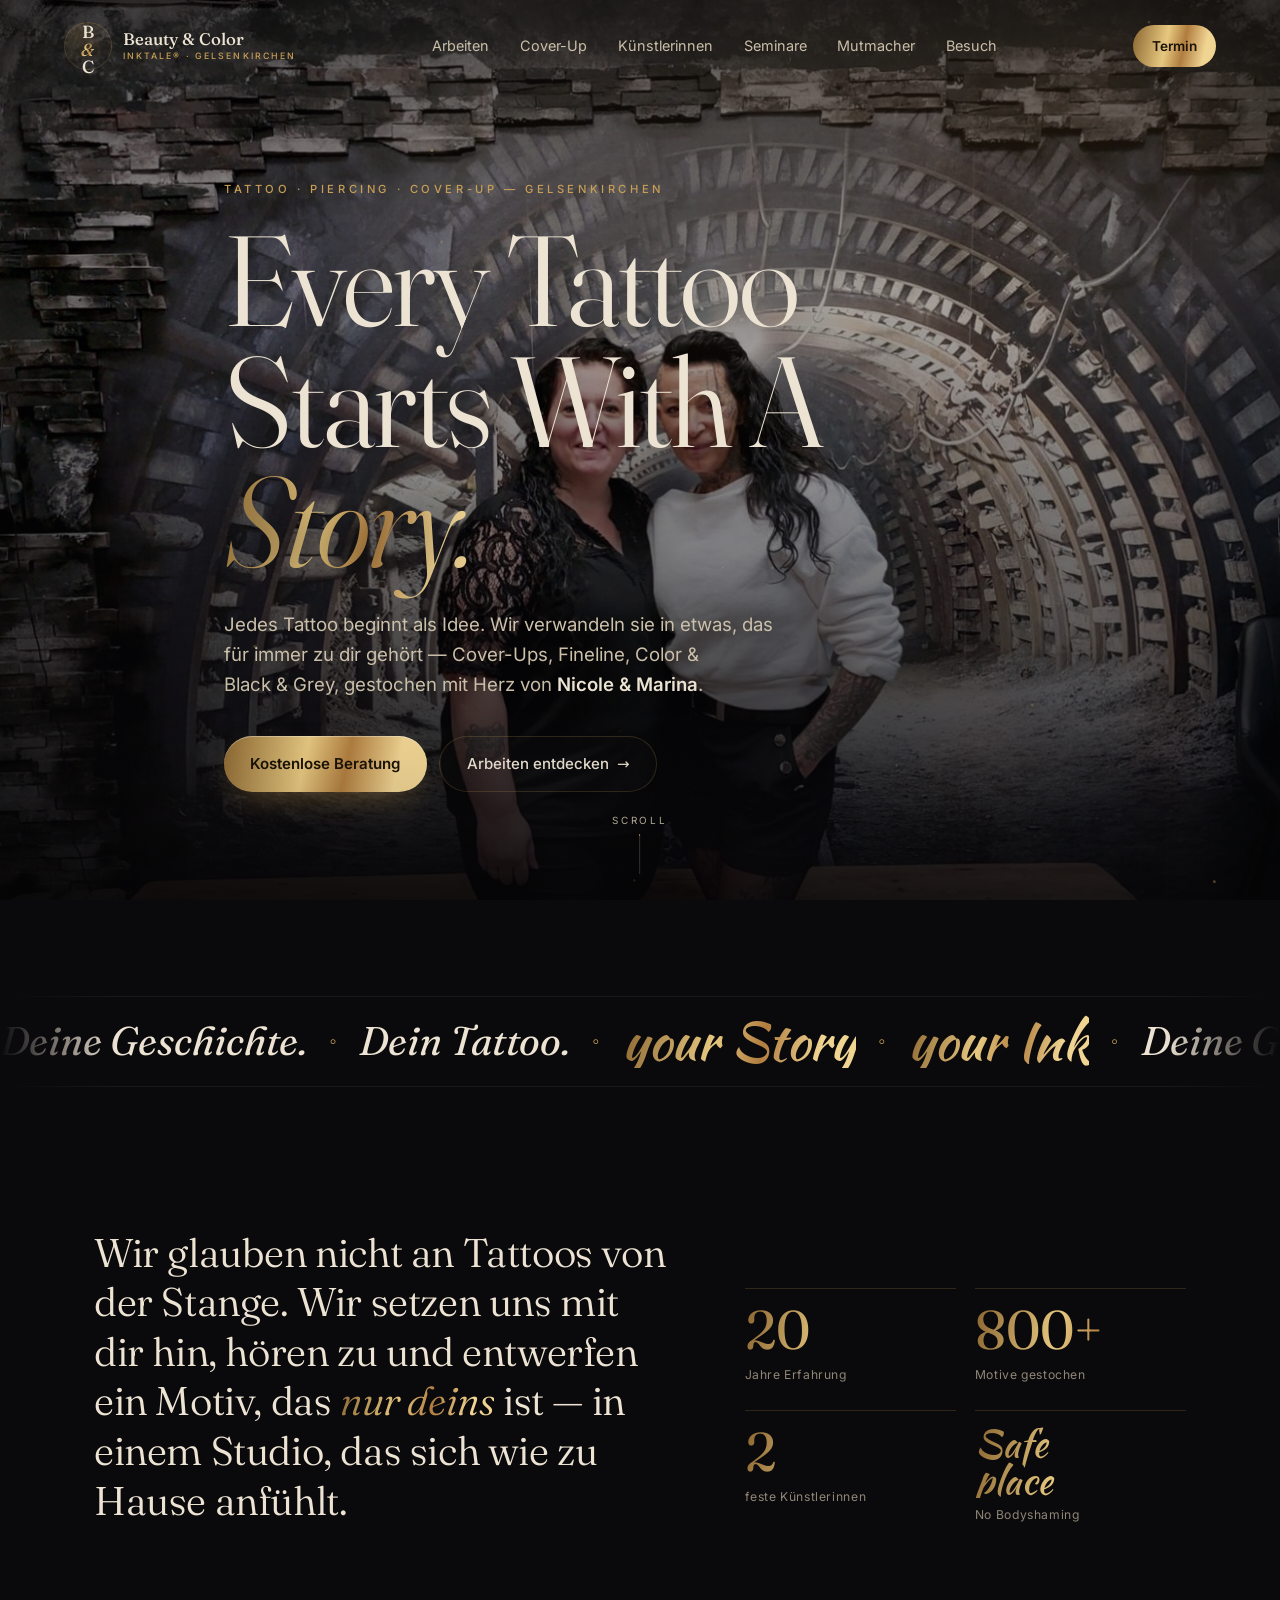
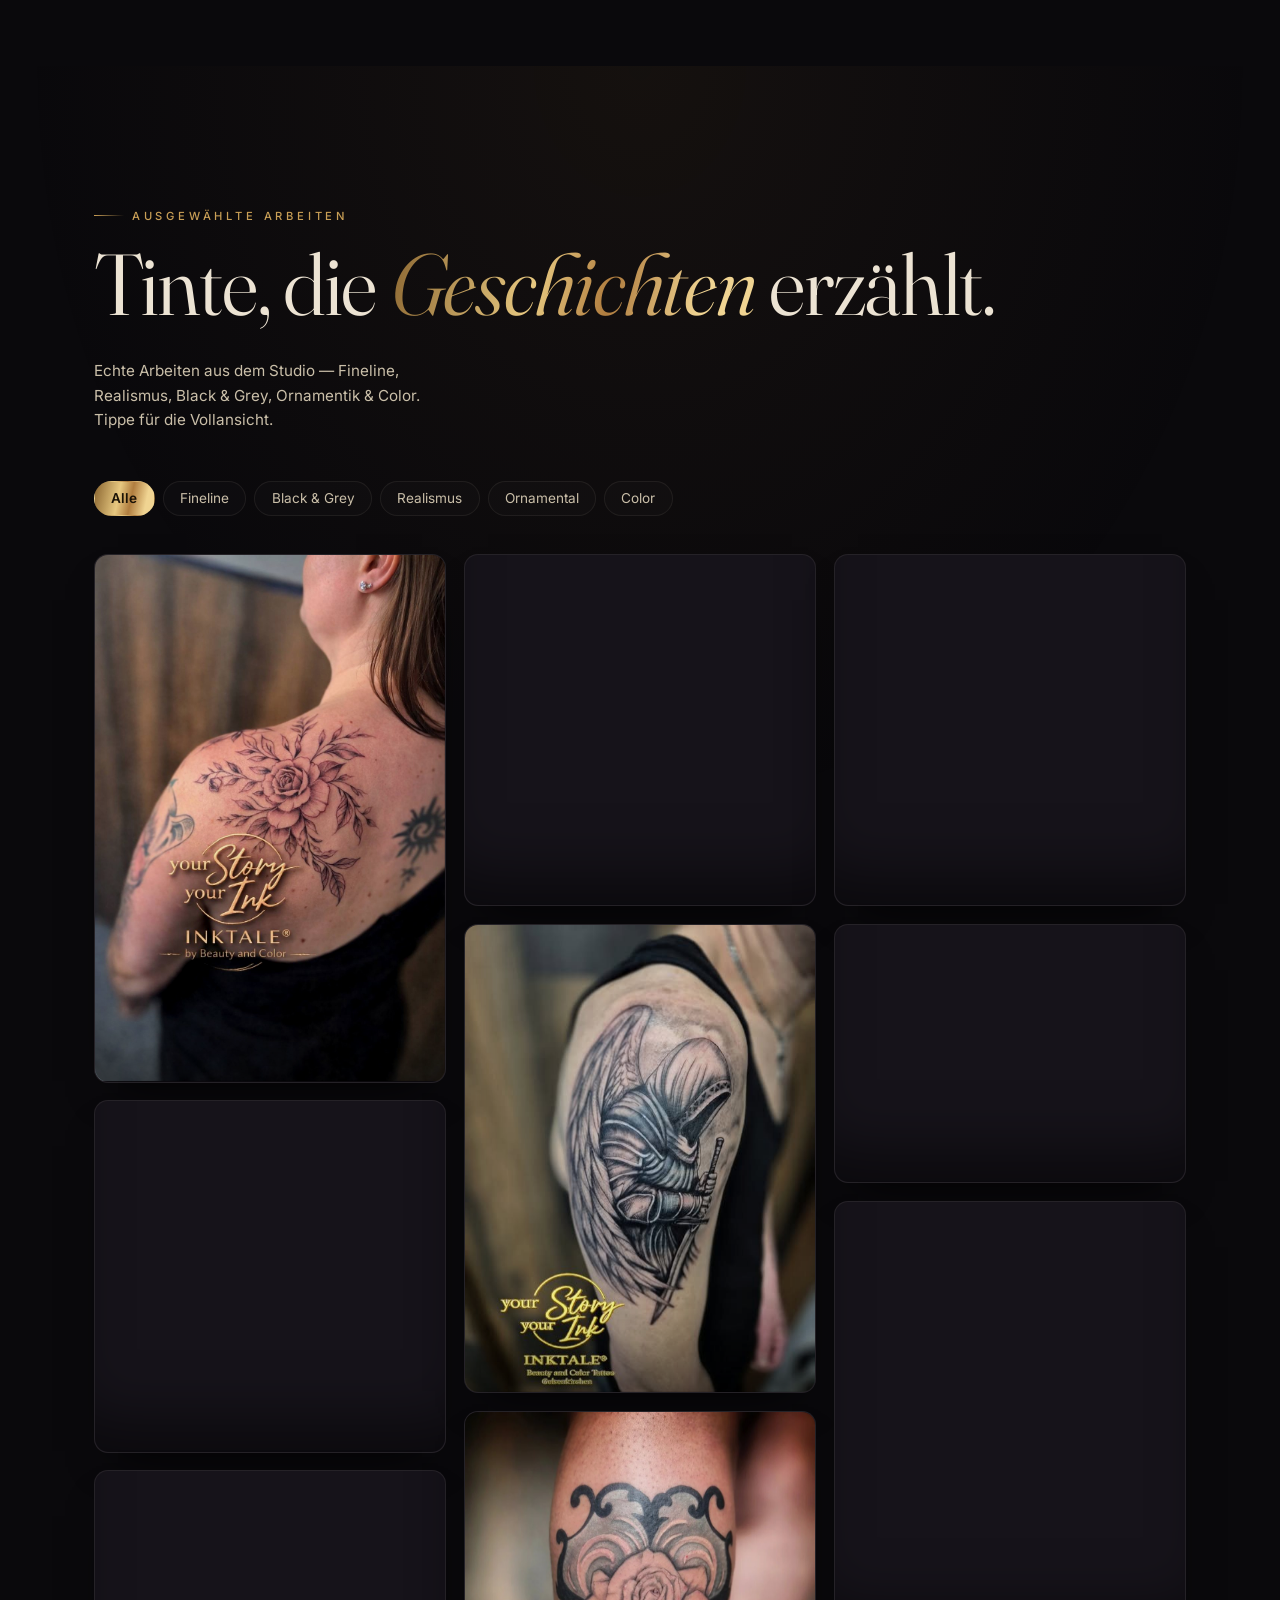
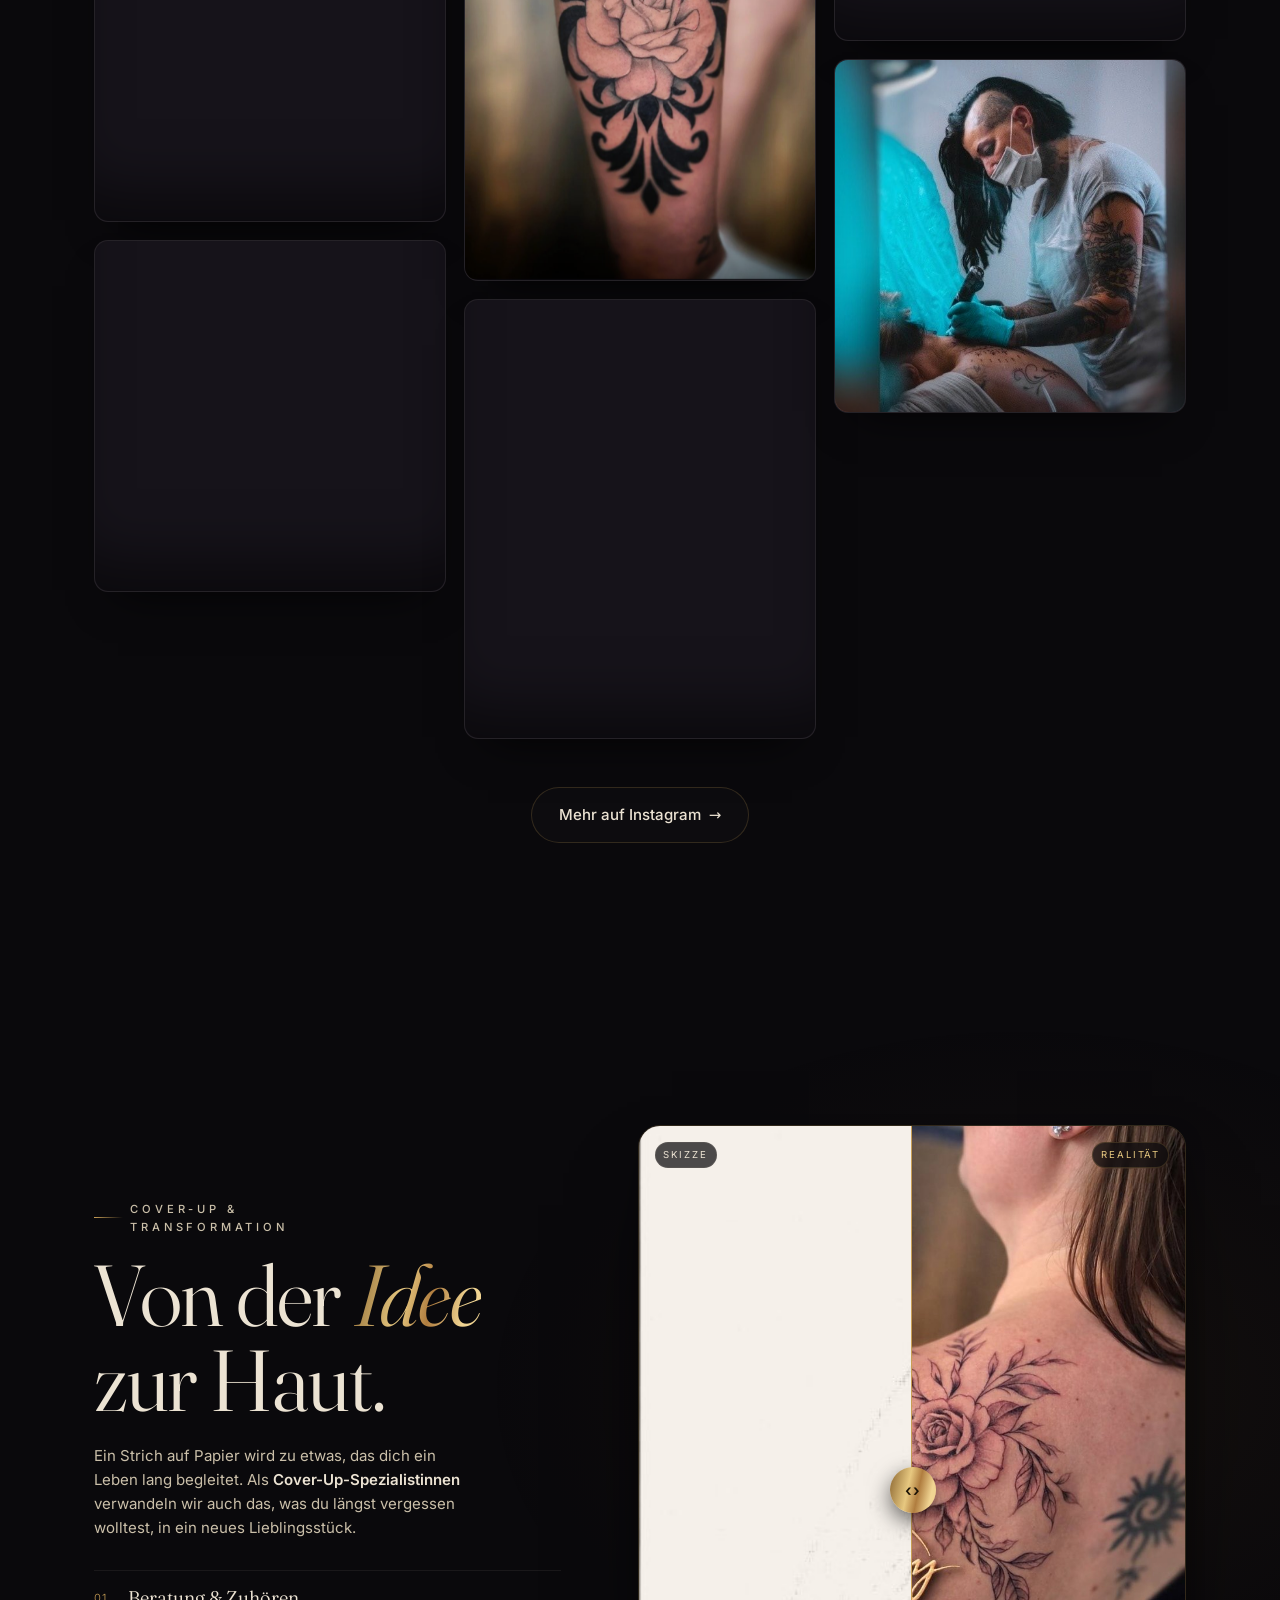
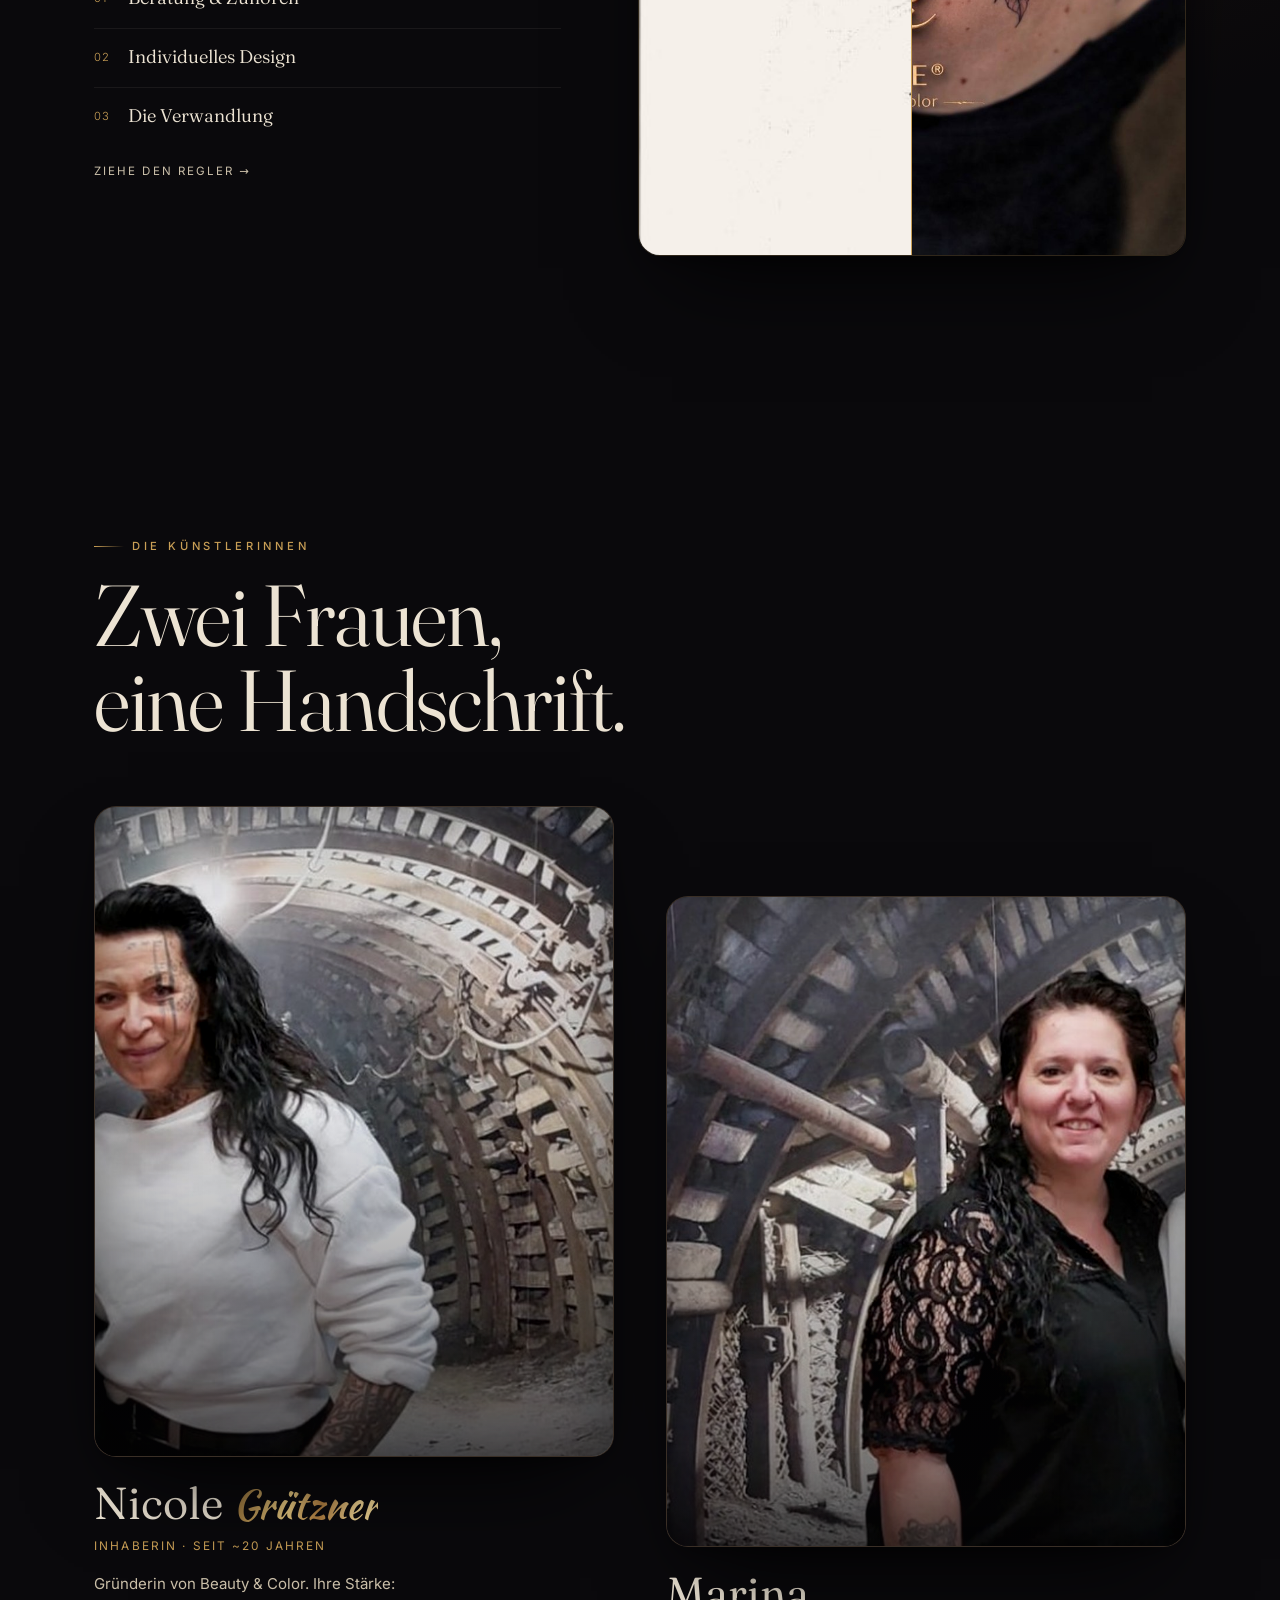
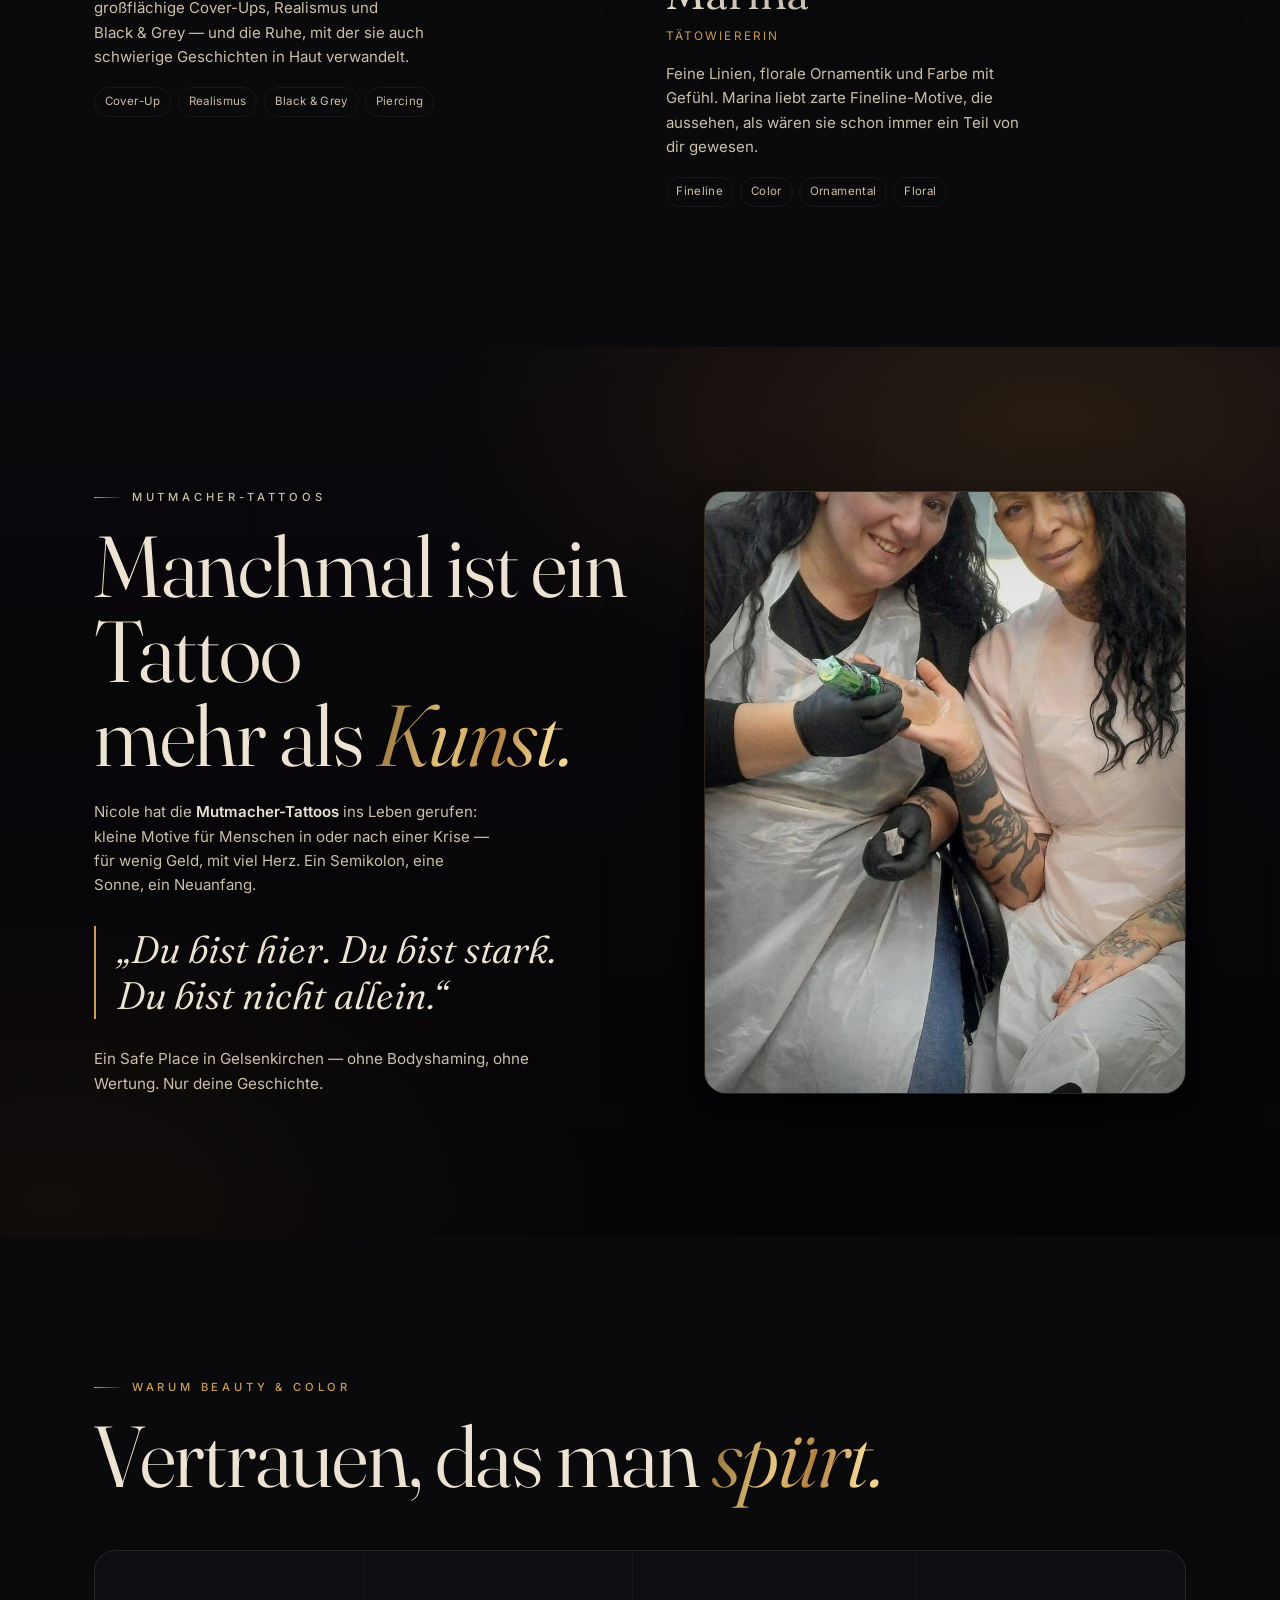
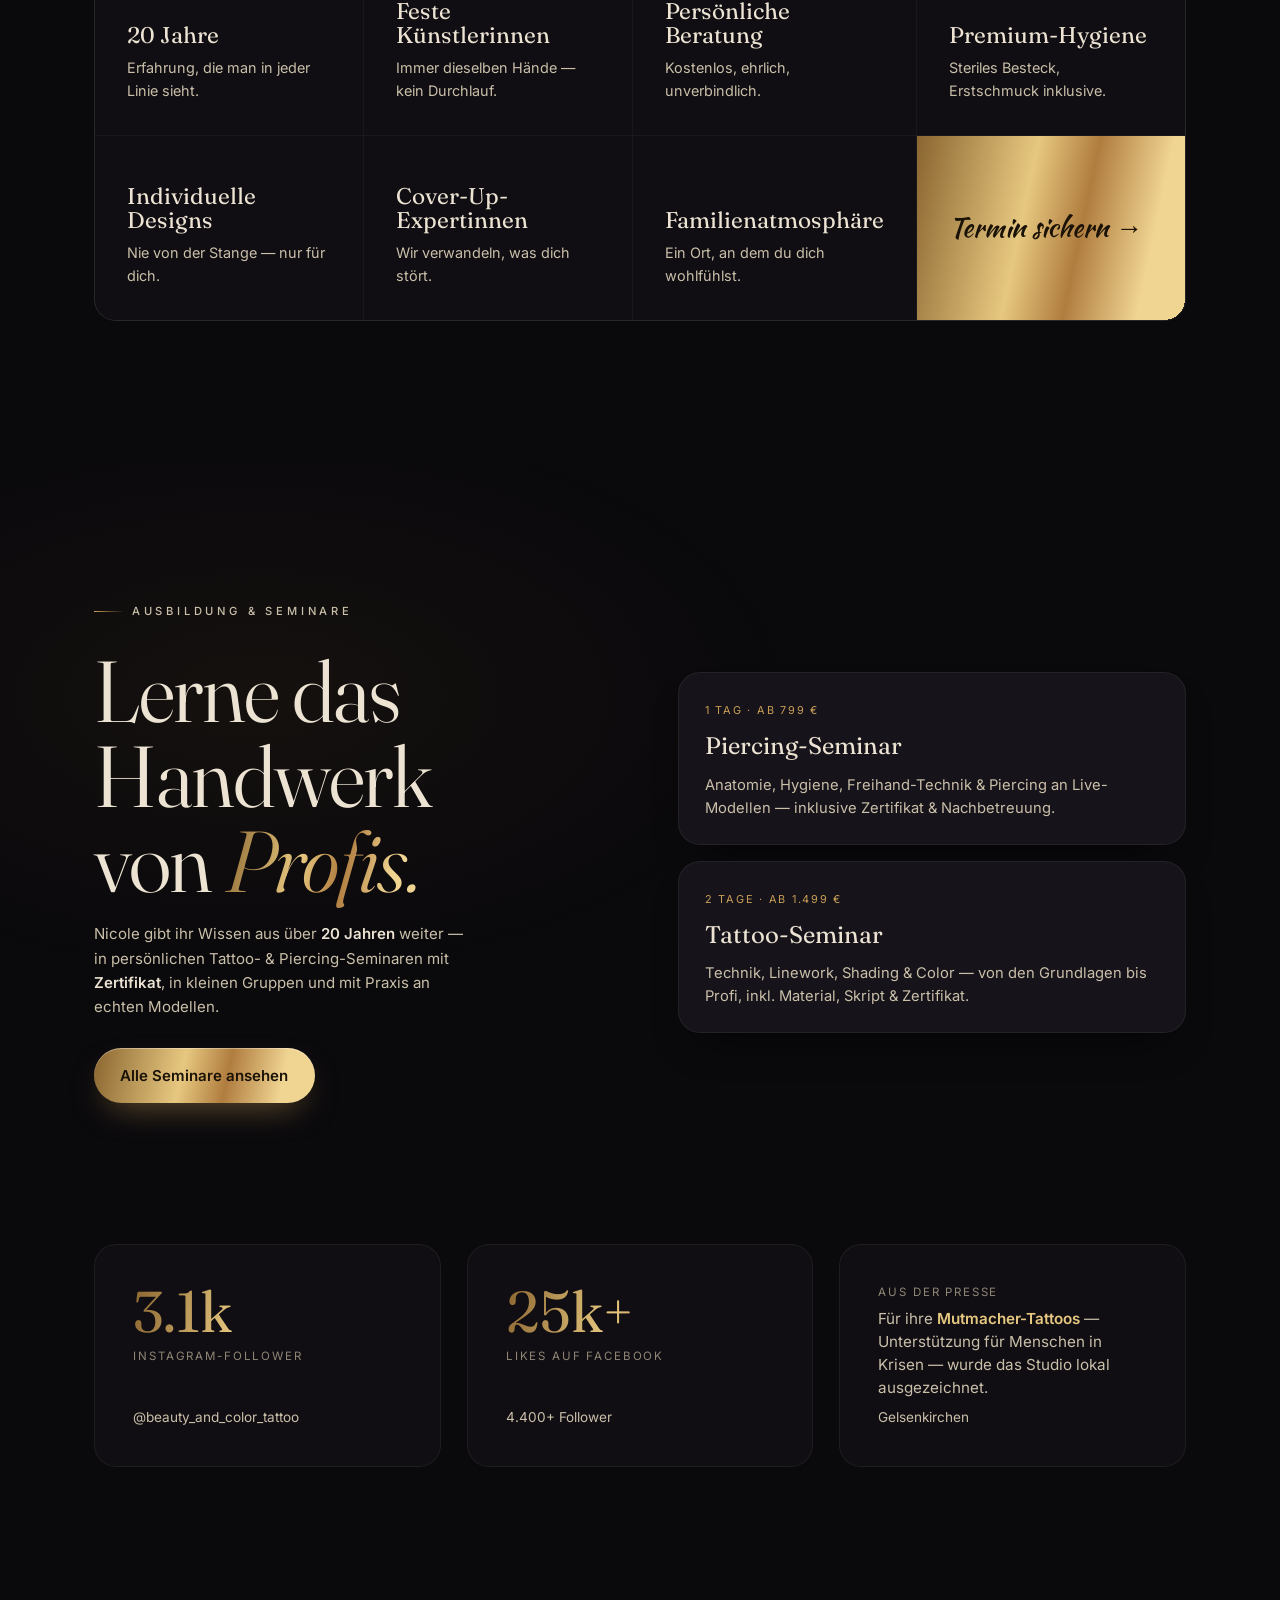
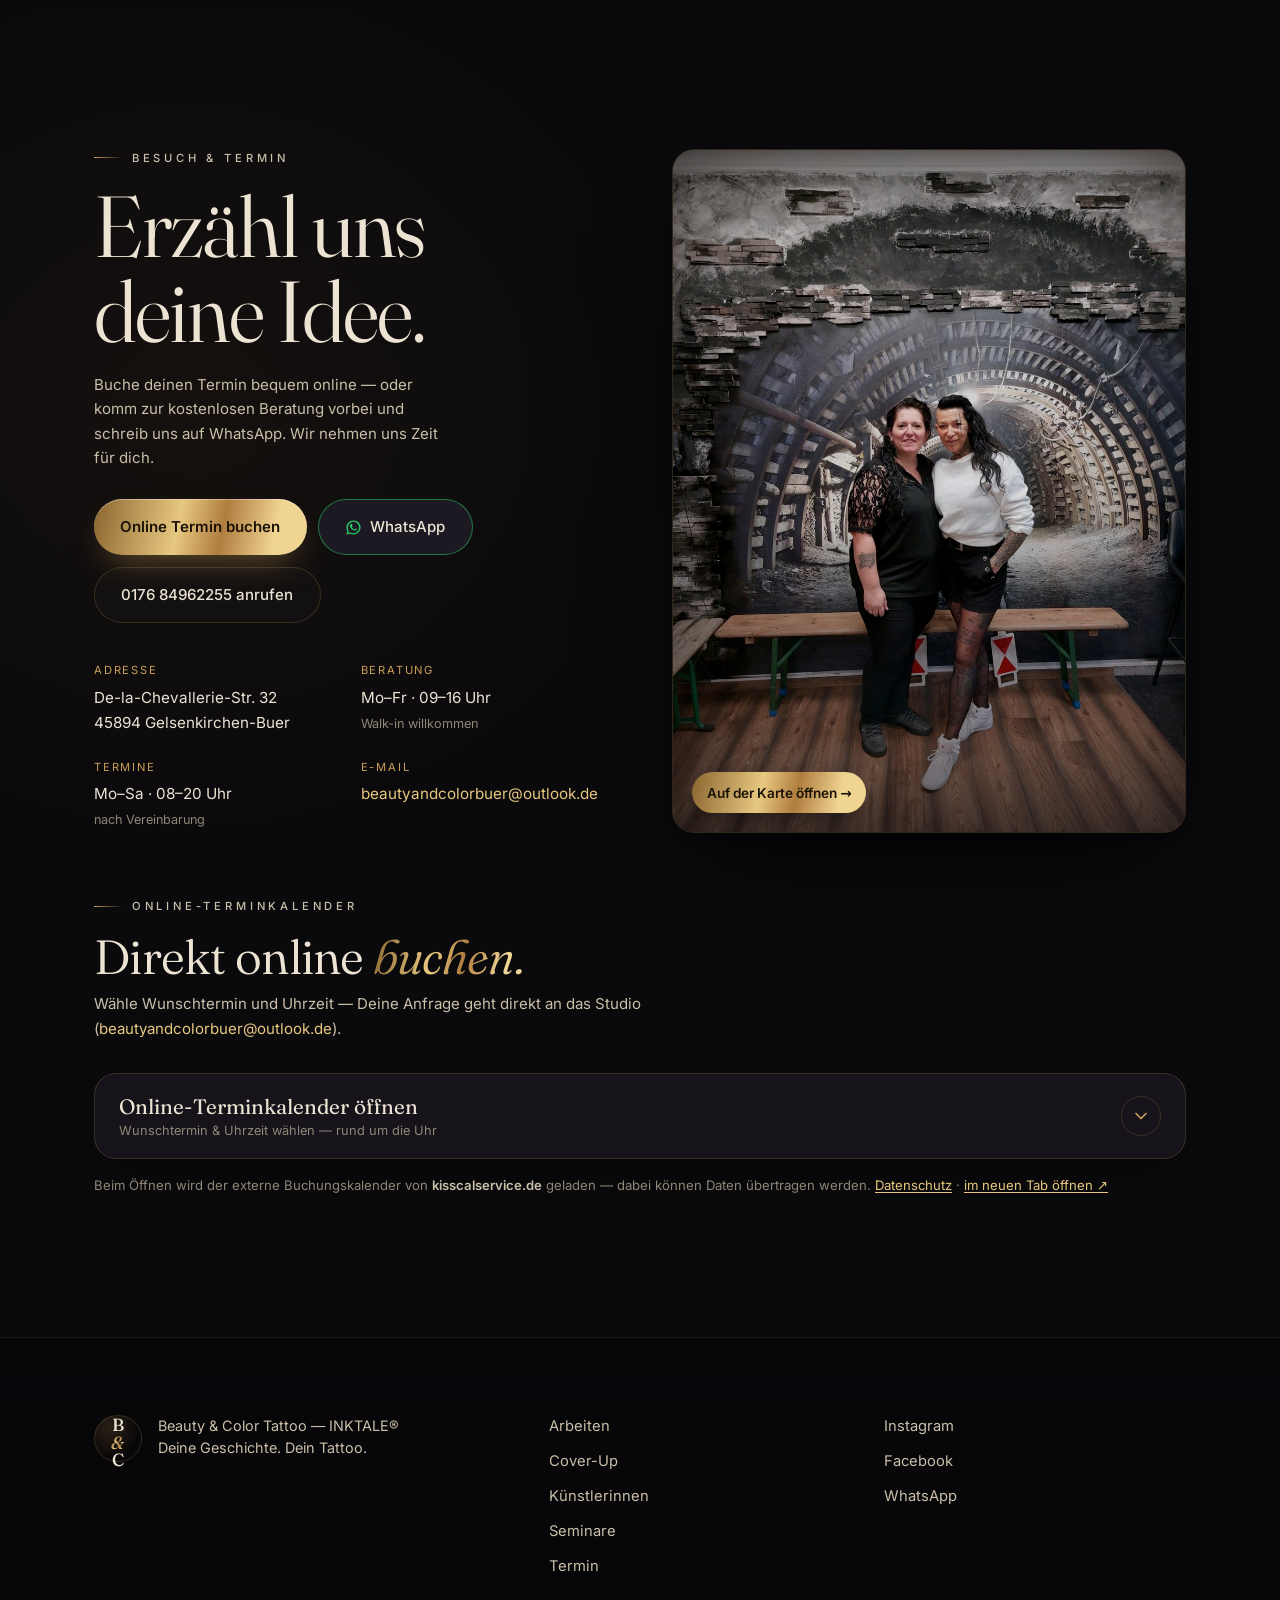
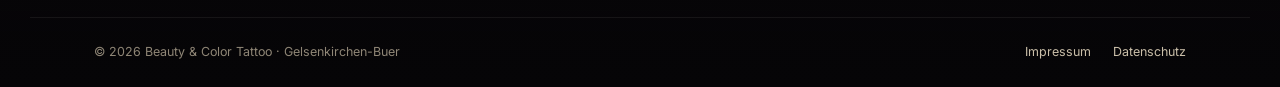
==== commit 4bde459d: "Add Seminare page + homepage teaser (Tattoo & Piercing training) Co-Authored-By: Claude Opus 4.8 <no" ====
--- a/index.html
+++ b/index.html
@@ -115,6 +115,7 @@
     <a href="#work">Arbeiten</a>
     <a href="#transform">Cover-Up</a>
     <a href="#artists">Künstlerinnen</a>
+    <a href="#seminare">Seminare</a>
     <a href="#story">Mutmacher</a>
     <a href="#visit">Besuch</a>
   </nav>
@@ -128,9 +129,10 @@
     <a href="#work"><i>01</i>Arbeiten</a>
     <a href="#transform"><i>02</i>Cover-Up &amp; Transformation</a>
     <a href="#artists"><i>03</i>Nicole &amp; Marina</a>
-    <a href="#story"><i>04</i>Mutmacher-Tattoos</a>
-    <a href="#why"><i>05</i>Warum wir</a>
-    <a href="#visit"><i>06</i>Besuch &amp; Termin</a>
+    <a href="#seminare"><i>04</i>Seminare &amp; Ausbildung</a>
+    <a href="#story"><i>05</i>Mutmacher-Tattoos</a>
+    <a href="#why"><i>06</i>Warum wir</a>
+    <a href="#visit"><i>07</i>Besuch &amp; Termin</a>
     <a class="menu__cta" href="https://wa.me/4917684962255" target="_blank" rel="noopener">WhatsApp · 0176 84962255</a>
   </nav>
 </div>
@@ -313,6 +315,32 @@
   </div>
 </section>
 
+<!-- ░░ SEMINARS TEASER ░░ -->
+<section class="seminars" id="seminare">
+  <div class="wrap st__grid">
+    <div class="st__intro">
+      <p class="kicker reveal">Ausbildung &amp; Seminare</p>
+      <h2 class="h-display reveal">Lerne das Handwerk<br>von <em>Profis.</em></h2>
+      <p class="reveal">Nicole gibt ihr Wissen aus über <strong>20 Jahren</strong> weiter — in
+        persönlichen Tattoo- &amp; Piercing-Seminaren mit <strong>Zertifikat</strong>, in kleinen
+        Gruppen und mit Praxis an echten Modellen.</p>
+      <a class="btn btn--fill reveal" href="/seminare/">Alle Seminare ansehen</a>
+    </div>
+    <ul class="st__cards">
+      <li class="reveal">
+        <span class="st__tag">1 Tag · ab 799&nbsp;€</span>
+        <h3>Piercing-Seminar</h3>
+        <p>Anatomie, Hygiene, Freihand-Technik &amp; Piercing an Live-Modellen — inklusive Zertifikat &amp; Nachbetreuung.</p>
+      </li>
+      <li class="reveal">
+        <span class="st__tag">2 Tage · ab 1.499&nbsp;€</span>
+        <h3>Tattoo-Seminar</h3>
+        <p>Technik, Linework, Shading &amp; Color — von den Grundlagen bis Profi, inkl. Material, Skript &amp; Zertifikat.</p>
+      </li>
+    </ul>
+  </div>
+</section>
+
 <!-- ░░ SOCIAL PROOF ░░ -->
 <section class="proof" id="proof">
   <div class="wrap proof__grid">
@@ -397,7 +425,7 @@
     </div>
     <nav class="foot__nav">
       <a href="#work">Arbeiten</a><a href="#transform">Cover-Up</a>
-      <a href="#artists">Künstlerinnen</a><a href="#visit">Termin</a>
+      <a href="#artists">Künstlerinnen</a><a href="/seminare/">Seminare</a><a href="#visit">Termin</a>
     </nav>
     <div class="foot__social">
       <a href="https://www.instagram.com/beauty_and_color_tattoo/" target="_blank" rel="noopener">Instagram</a>
--- a/assets/css/style.css
+++ b/assets/css/style.css
@@ -101,7 +101,7 @@
 .nav__word{font-family:var(--ff-disp);font-size:1.05rem;font-weight:500;line-height:1;display:flex;flex-direction:column;gap:.25em;color:var(--bone)}
 .nav__word small{font-family:var(--ff-sans);font-size:.55rem;letter-spacing:.24em;text-transform:uppercase;color:var(--gold);font-weight:500}
 .nav__links{display:flex;gap:clamp(1rem,2.4vw,2.3rem)}
-.nav__links a{font-size:.9rem;color:var(--bone-2);position:relative;padding:.2em 0}
+.nav__links a{font-size:.9rem;color:var(--bone-2);position:relative;padding:.2em 0;white-space:nowrap}
 .nav__links a::after{content:"";position:absolute;left:0;bottom:-2px;width:0;height:1px;background:var(--gold);transition:width .35s}
 .nav__links a:hover{color:var(--bone)}
 .nav__links a:hover::after{width:100%}
@@ -445,13 +445,72 @@
 .notfound p{color:var(--bone-2);max-width:40ch;margin:0 auto 2rem}
 
 /* ============================================================
+   SEMINARS — homepage teaser + dedicated page
+   ============================================================ */
+/* homepage teaser */
+.seminars{padding-block:var(--sec);position:relative}
+.seminars::before{content:"";position:absolute;inset:0;pointer-events:none;
+  background:radial-gradient(70% 60% at 20% 30%,rgba(120,86,44,.10),transparent 60%)}
+.st__grid{display:grid;grid-template-columns:1fr 1fr;gap:clamp(2rem,6vw,5rem);align-items:center}
+.st__intro h2{margin:.3rem 0 1.2rem}
+.st__intro p{color:var(--bone-2);max-width:42ch;margin-bottom:1.8rem}
+.st__intro strong{color:var(--bone)}
+.st__cards{list-style:none;display:flex;flex-direction:column;gap:1rem}
+.st__cards li{border:1px solid var(--line-soft);border-radius:var(--r-lg);padding:1.5rem 1.6rem;
+  background:var(--panel-2);transition:.4s;box-shadow:var(--shadow-sm)}
+.st__cards li:hover{border-color:var(--line);transform:translateY(-3px)}
+.st__tag{font-size:.68rem;letter-spacing:.16em;text-transform:uppercase;color:var(--gold)}
+.st__cards h3{font-family:var(--ff-disp);font-weight:400;font-size:1.5rem;color:var(--bone);margin:.35rem 0 .5rem}
+.st__cards p{color:var(--bone-2);font-size:.92rem;line-height:1.55}
+
+/* dedicated page */
+.seminar__lead{margin-top:1.4rem;max-width:60ch;color:var(--bone-2);font-size:1.05rem;line-height:1.7}
+.seminar__lead strong{color:var(--gold-lt)}
+.seminar__grid{display:grid;grid-template-columns:1fr 1fr;gap:clamp(1.4rem,3vw,2rem);margin-top:clamp(2rem,4vw,3rem)}
+.seminar__card{border:1px solid var(--line);border-radius:var(--r-lg);padding:clamp(1.6rem,3vw,2.4rem);
+  background:var(--panel-2);box-shadow:var(--shadow);display:flex;flex-direction:column;position:relative;overflow:hidden}
+.seminar__card--feature{background:linear-gradient(180deg,var(--panel-2),rgba(26,20,10,.6))}
+.seminar__card--feature::before{content:"";position:absolute;inset:0;pointer-events:none;
+  background:radial-gradient(90% 55% at 80% 0%,rgba(150,104,50,.16),transparent 60%)}
+.seminar__top{position:relative;padding-bottom:1.2rem;margin-bottom:1.2rem;border-bottom:1px solid var(--line-soft)}
+.seminar__meta{font-size:.68rem;letter-spacing:.18em;text-transform:uppercase;color:var(--gold)}
+.seminar__top h2{font-family:var(--ff-disp);font-weight:360;font-size:clamp(1.8rem,3.4vw,2.5rem);color:var(--bone);line-height:1;margin:.5rem 0 .7rem}
+.seminar__price{font-size:1rem;color:var(--bone-2)}
+.seminar__price strong{font-family:var(--ff-disp);font-size:1.5rem;
+  background:var(--gold-grad);-webkit-background-clip:text;background-clip:text;color:transparent;font-weight:500}
+.seminar__price small{display:block;font-size:.78rem;color:var(--mute);margin-top:.2rem}
+.seminar__desc{color:var(--bone-2);margin-bottom:1.4rem}
+.seminar__card h3{font-size:.72rem;letter-spacing:.18em;text-transform:uppercase;color:var(--gold);margin:1.1rem 0 .7rem}
+.seminar__list{list-style:none;display:flex;flex-direction:column;gap:.5rem;margin-bottom:.6rem}
+.seminar__list--2col{display:grid;grid-template-columns:1fr 1fr;gap:.5rem 1.2rem}
+.seminar__list li{position:relative;padding-left:1.4rem;color:var(--bone-2);font-size:.94rem}
+.seminar__list li::before{content:"";position:absolute;left:0;top:.6em;width:6px;height:6px;border-radius:50%;
+  background:var(--gold-grad);opacity:.9}
+.seminar__foot{margin-top:auto;padding-top:1.3rem;border-top:1px solid var(--line-soft)}
+.seminar__for{color:var(--bone-2);font-size:.92rem;margin-bottom:1rem}
+.seminar__for b{color:var(--bone)}
+.seminar__cta{margin-top:clamp(2.6rem,5vw,4rem);border:1px solid var(--line);border-radius:var(--r-lg);
+  background:linear-gradient(180deg,rgba(8,7,10,.4),rgba(4,3,6,.6));position:relative;overflow:hidden;
+  padding:clamp(2rem,4vw,3.2rem);display:grid;grid-template-columns:1.1fr .9fr;gap:clamp(1.6rem,4vw,3rem);align-items:center}
+.seminar__cta::before{content:"";position:absolute;inset:0;pointer-events:none;
+  background:radial-gradient(80% 70% at 85% 10%,rgba(150,104,50,.2),transparent 55%)}
+.seminar__cta h2{margin-bottom:1rem;position:relative}
+.seminar__cta p{color:var(--bone-2);position:relative;max-width:40ch}
+.seminar__cta-btns{position:relative;display:flex;flex-direction:column;gap:.7rem}
+
+/* ============================================================
    RESPONSIVE
    ============================================================ */
 @media(max-width:1024px){ .gallery{columns:2} .why__grid{grid-template-columns:repeat(2,1fr)} }
+@media(max-width:980px){
+  .nav__links,.nav__cta{display:none}
+  .nav__burger{display:flex}
+}
 @media(max-width:860px){
   .nav__links,.nav__cta{display:none}
   .nav__burger{display:flex}
   .ethos__grid,.transform__grid,.artists__row,.story__grid,.visit__grid{grid-template-columns:1fr}
+  .st__grid,.seminar__grid,.seminar__cta{grid-template-columns:1fr}
   .artist--rev{margin-top:0}
   .proof__grid{grid-template-columns:1fr}
   .foot__grid{grid-template-columns:1fr;gap:1.6rem}
@@ -460,6 +519,7 @@
   .gallery{columns:2;column-gap:10px}
   .ethos__stats{grid-template-columns:1fr 1fr}
   .why__grid{grid-template-columns:1fr}
+  .seminar__list--2col{grid-template-columns:1fr}
   .hero__title{font-size:clamp(2.8rem,15vw,4.4rem)}
   .visit__meta{grid-template-columns:1fr}
   .btn{width:100%}
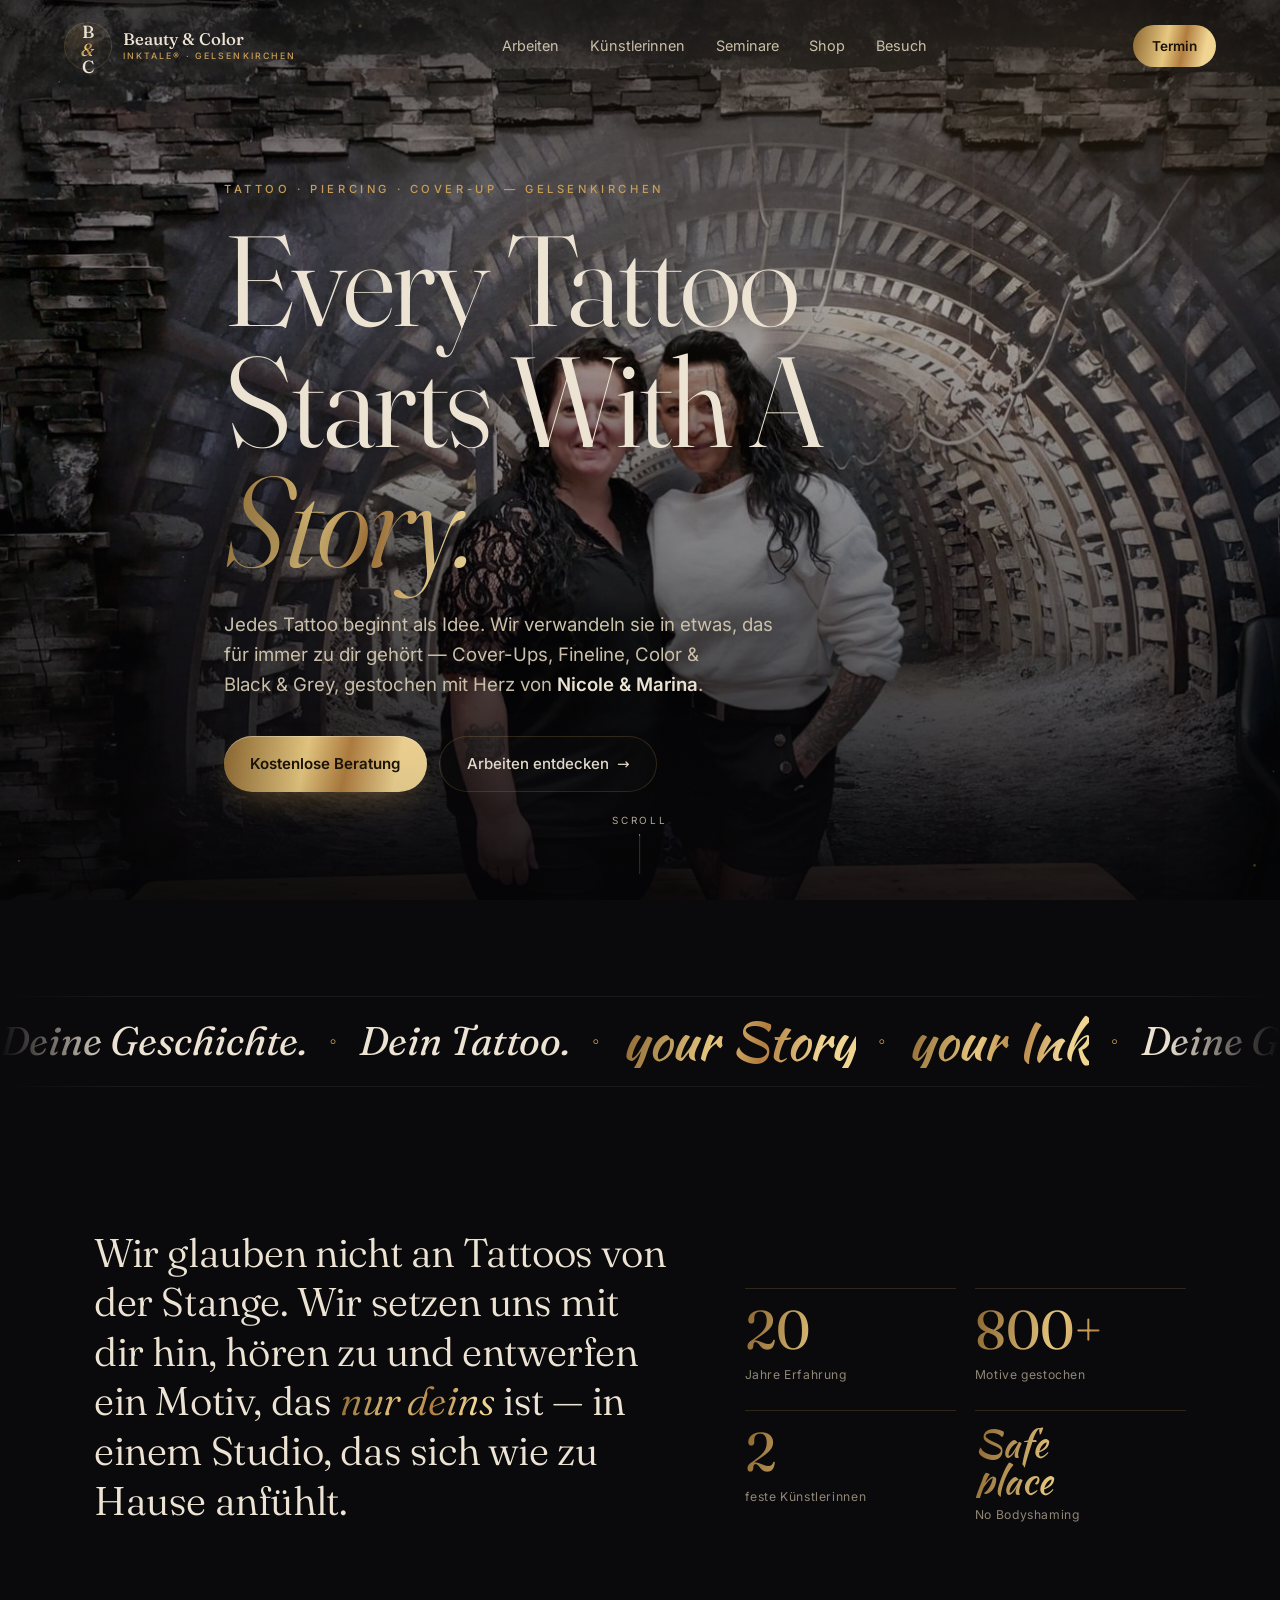
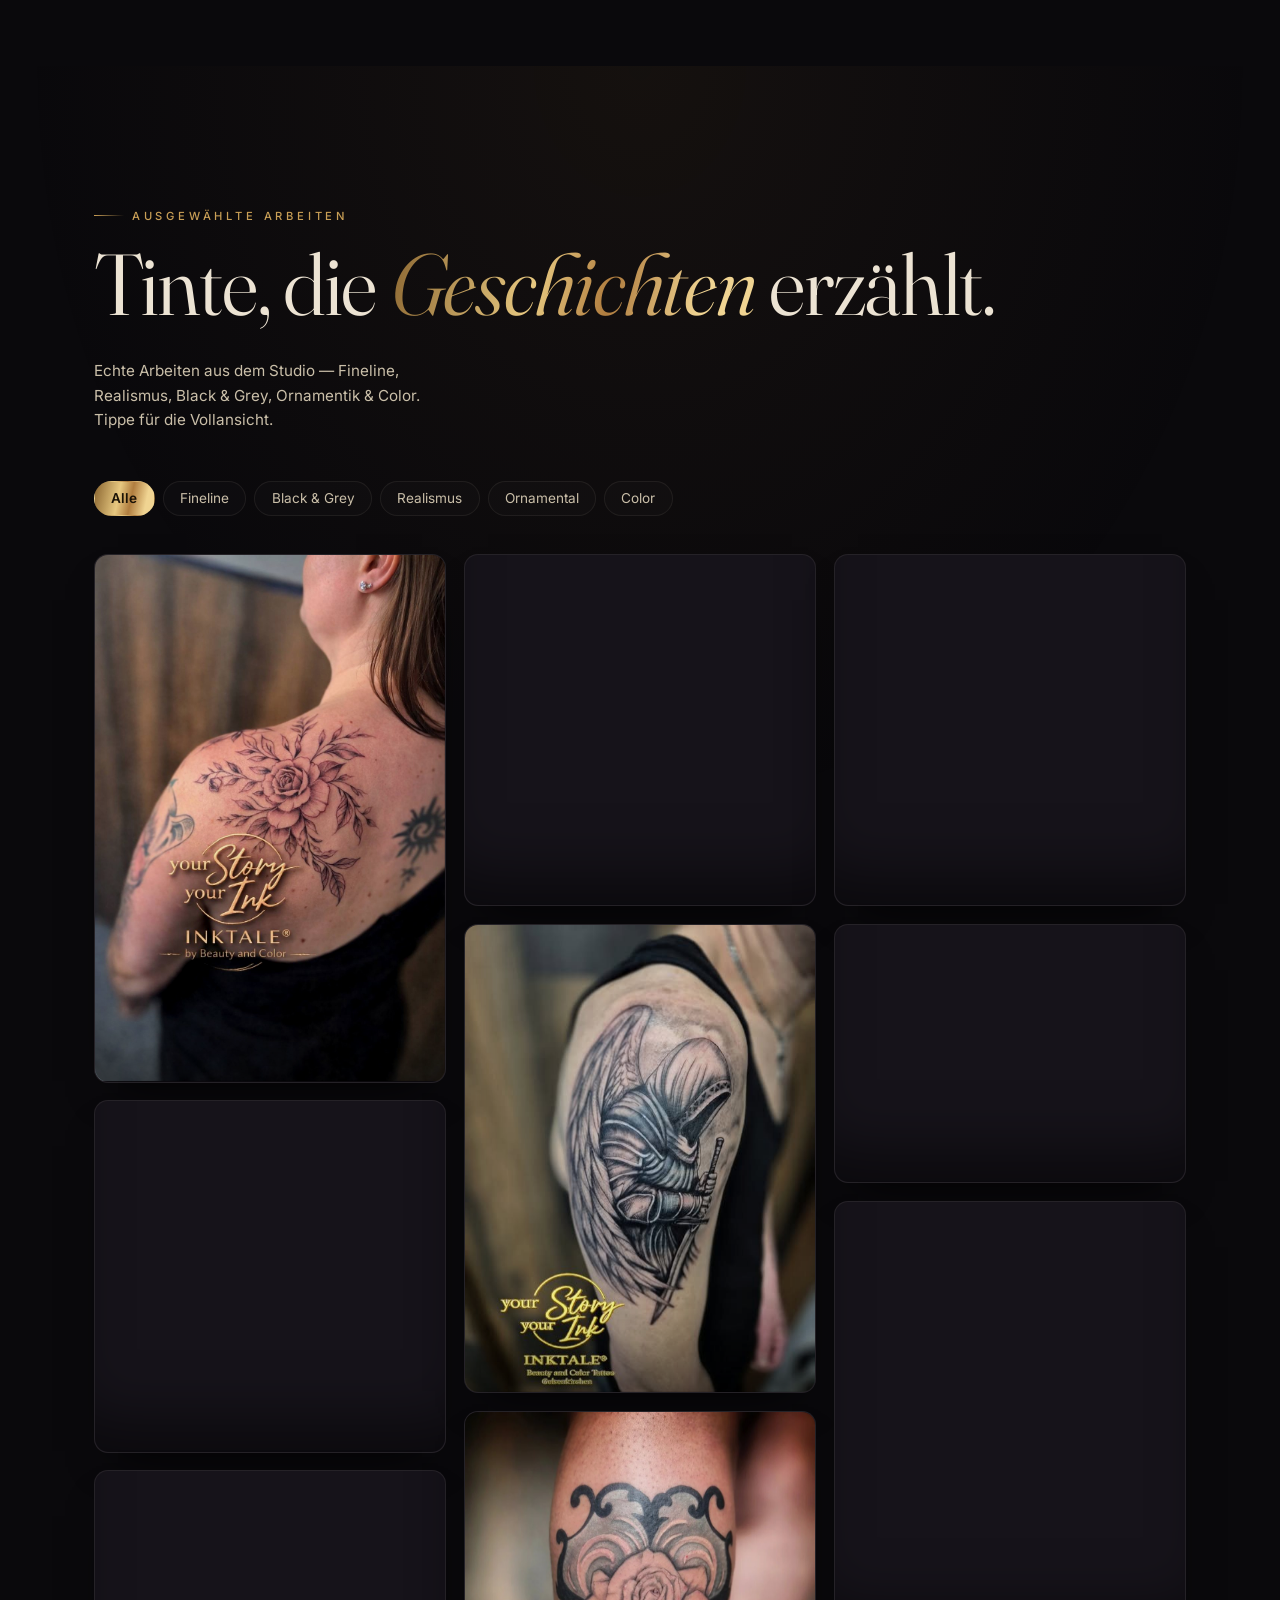
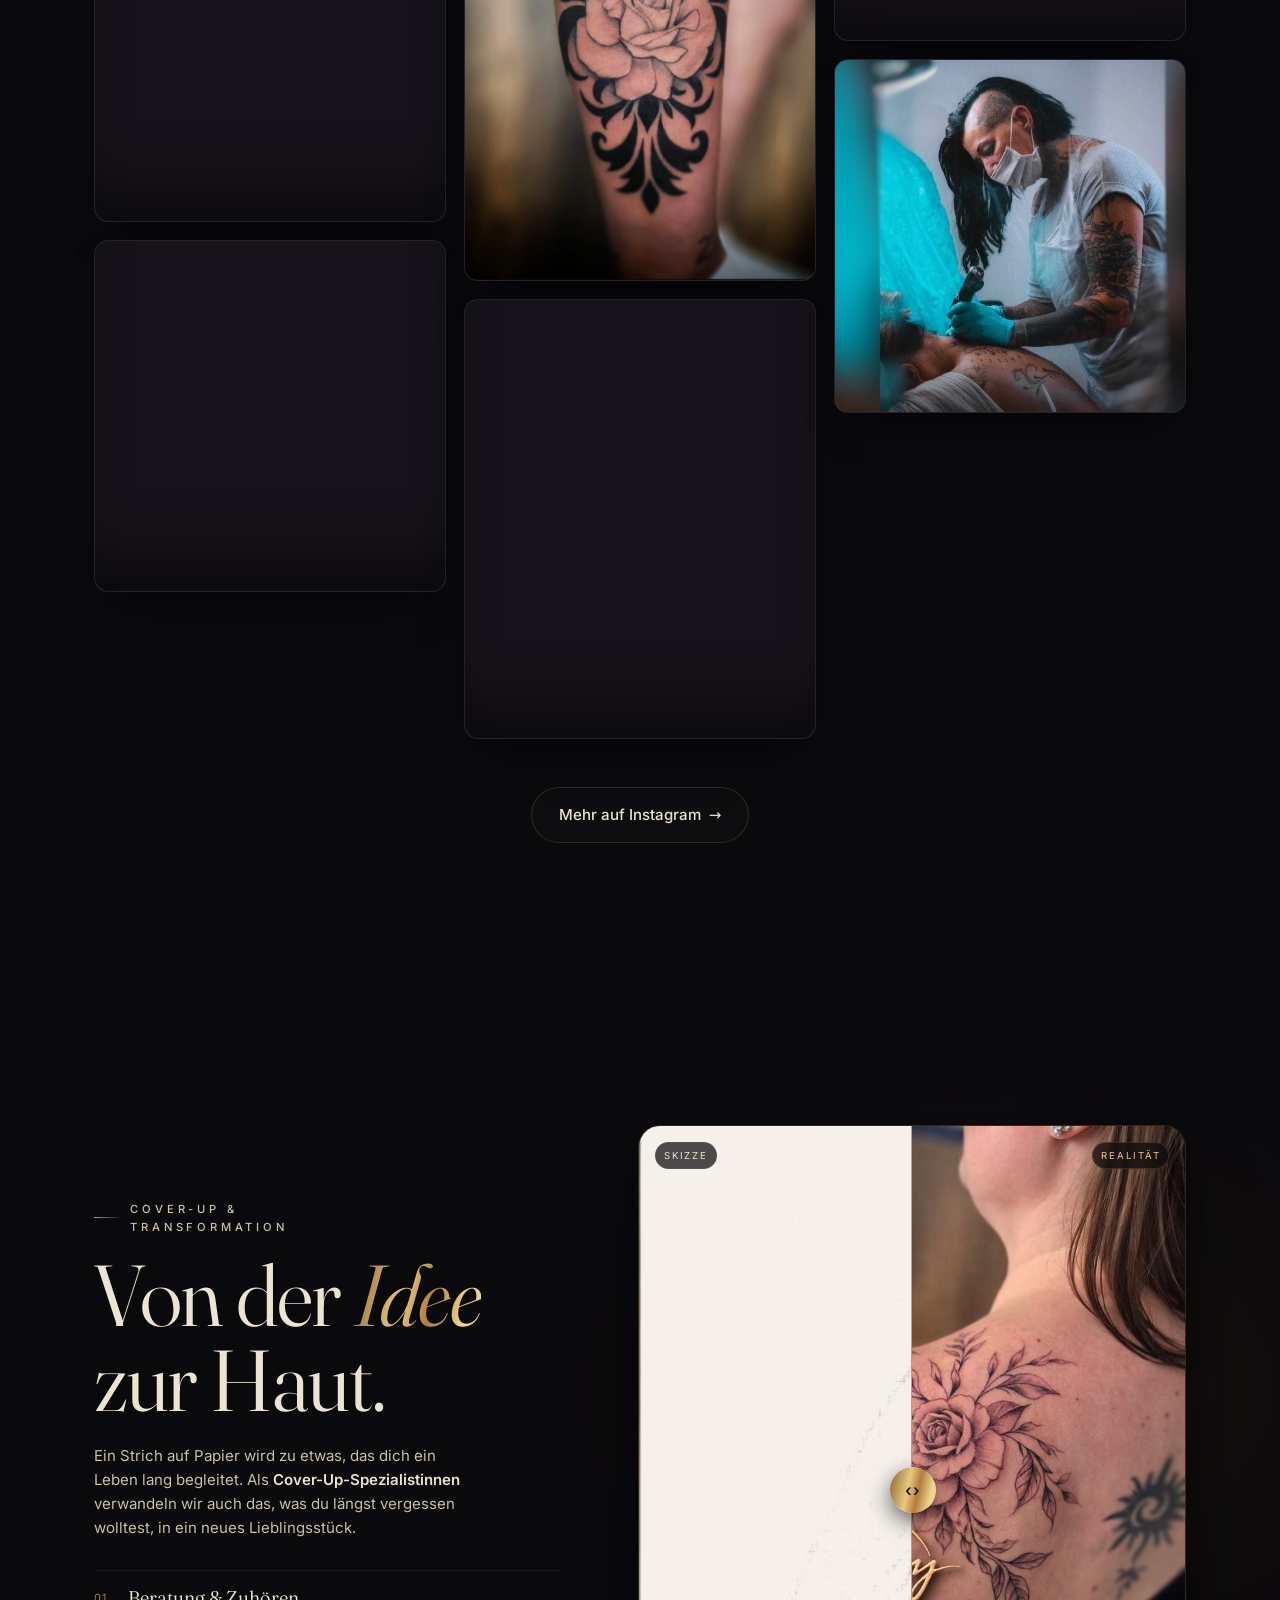
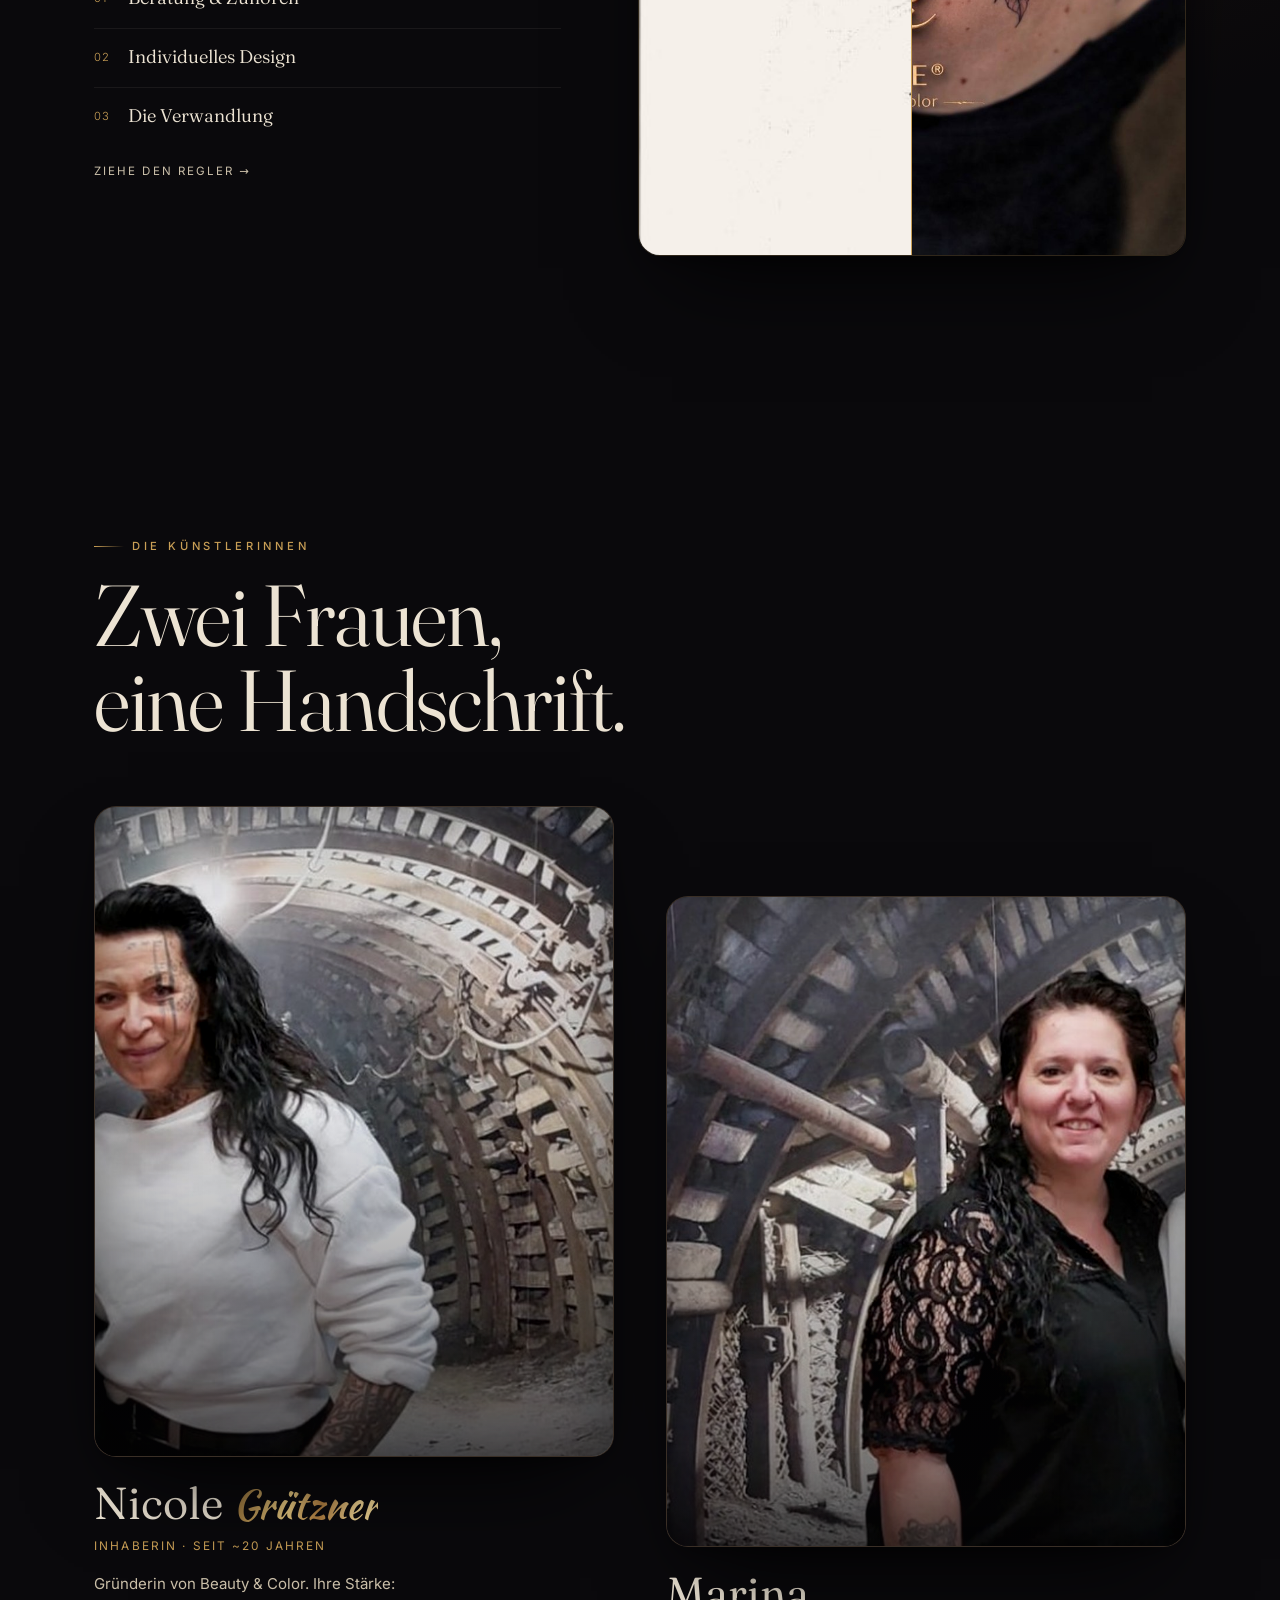
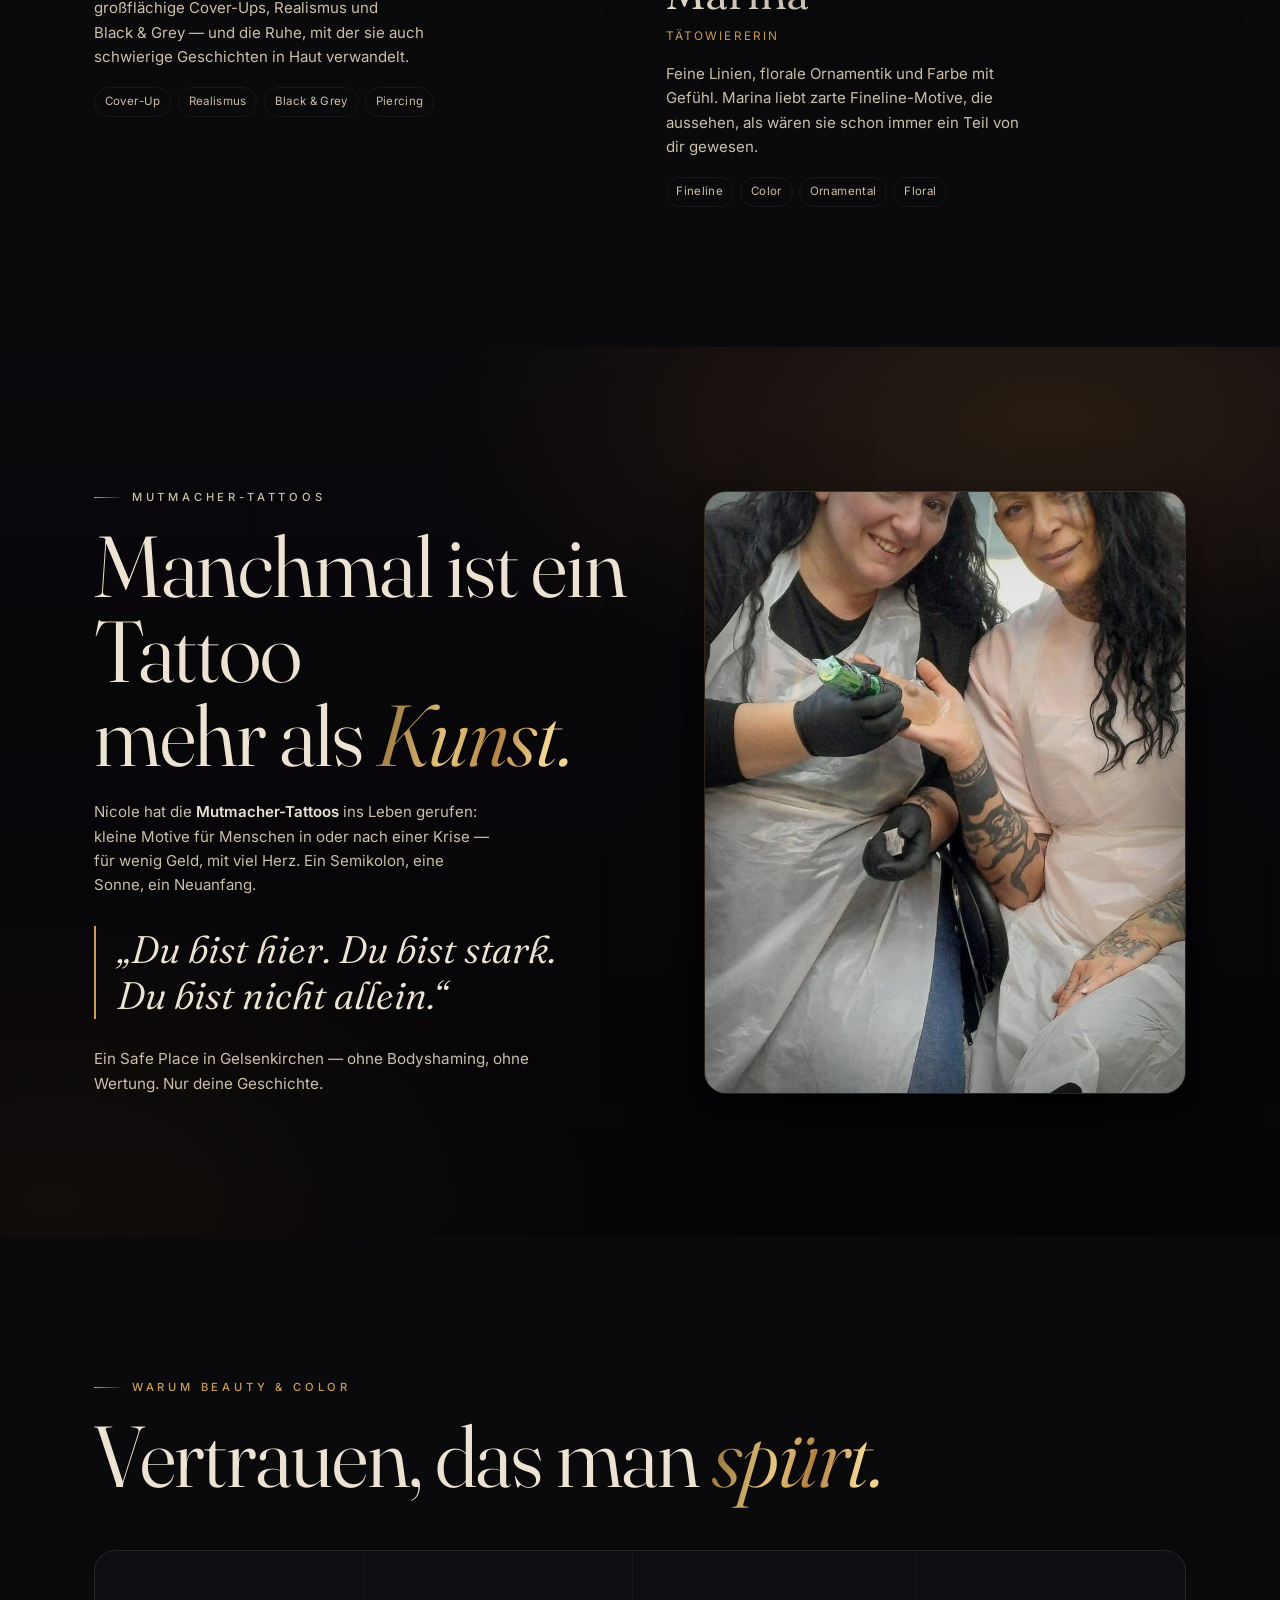
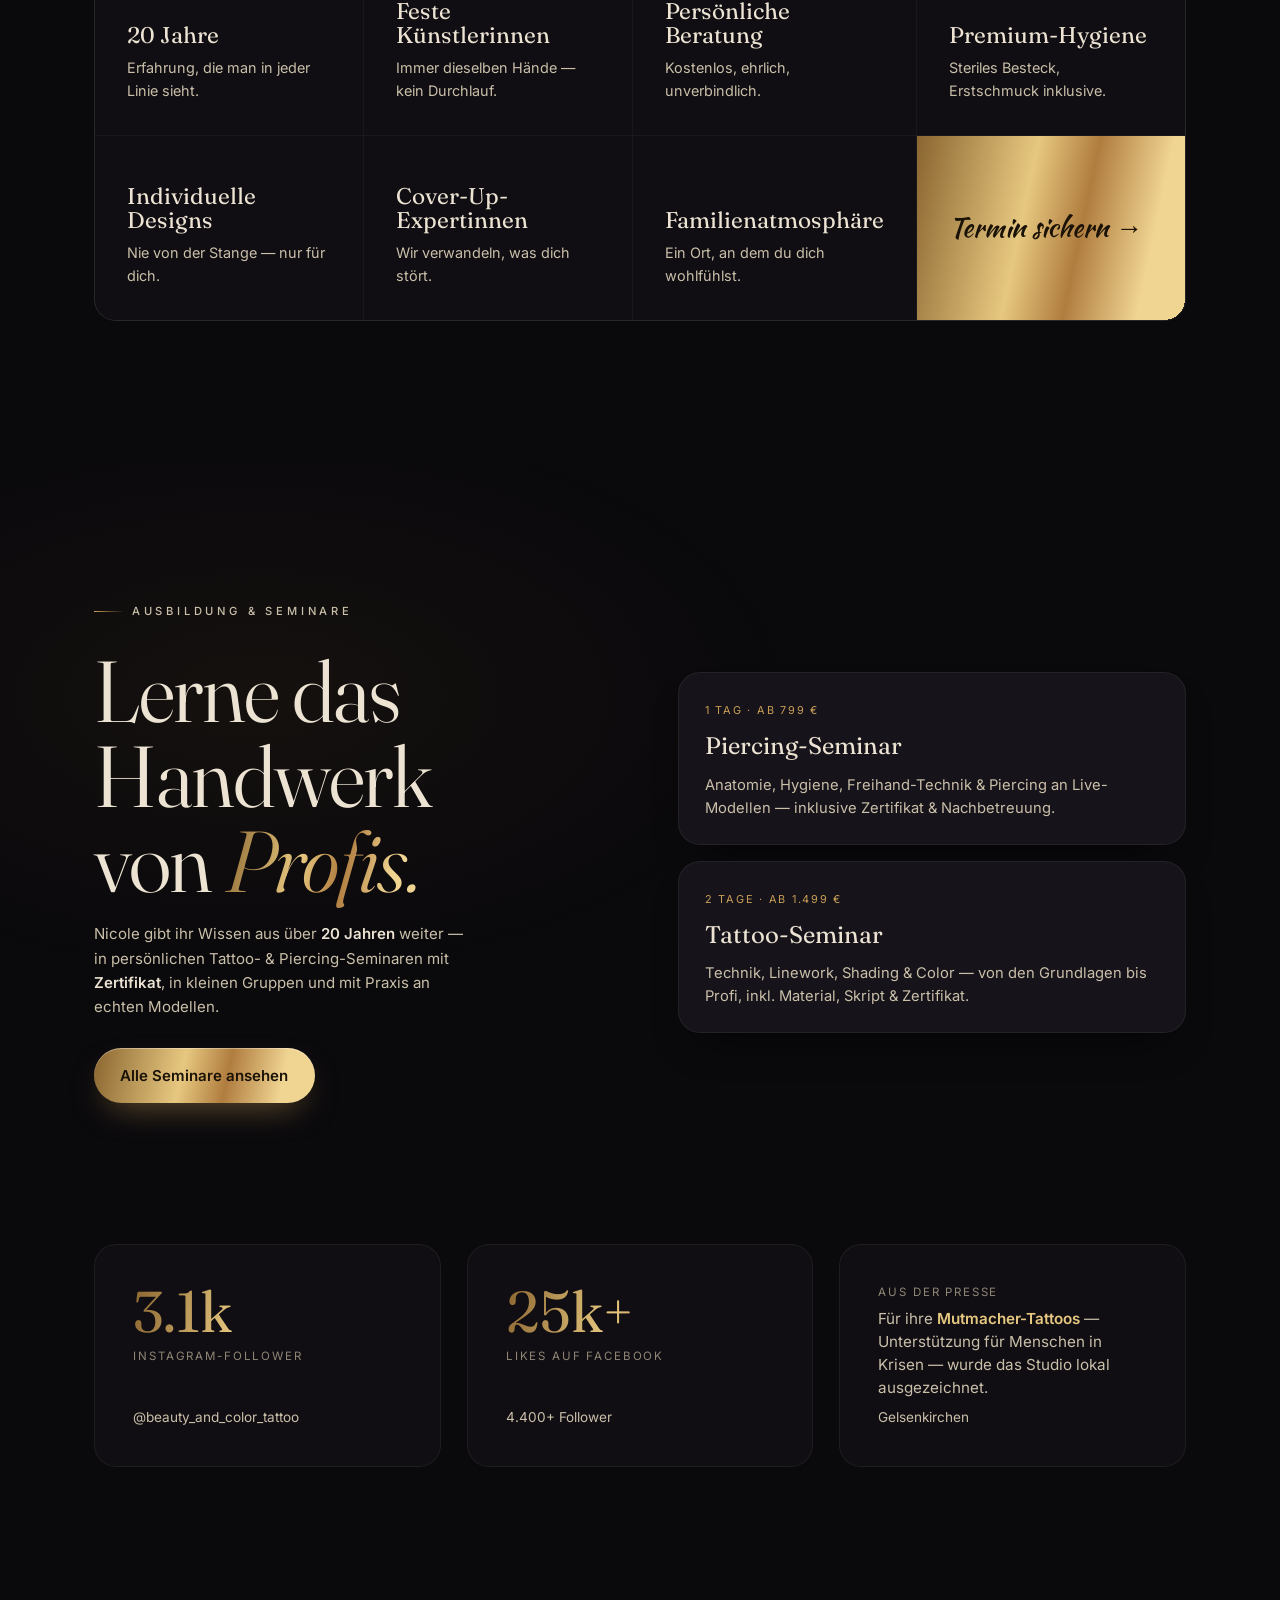
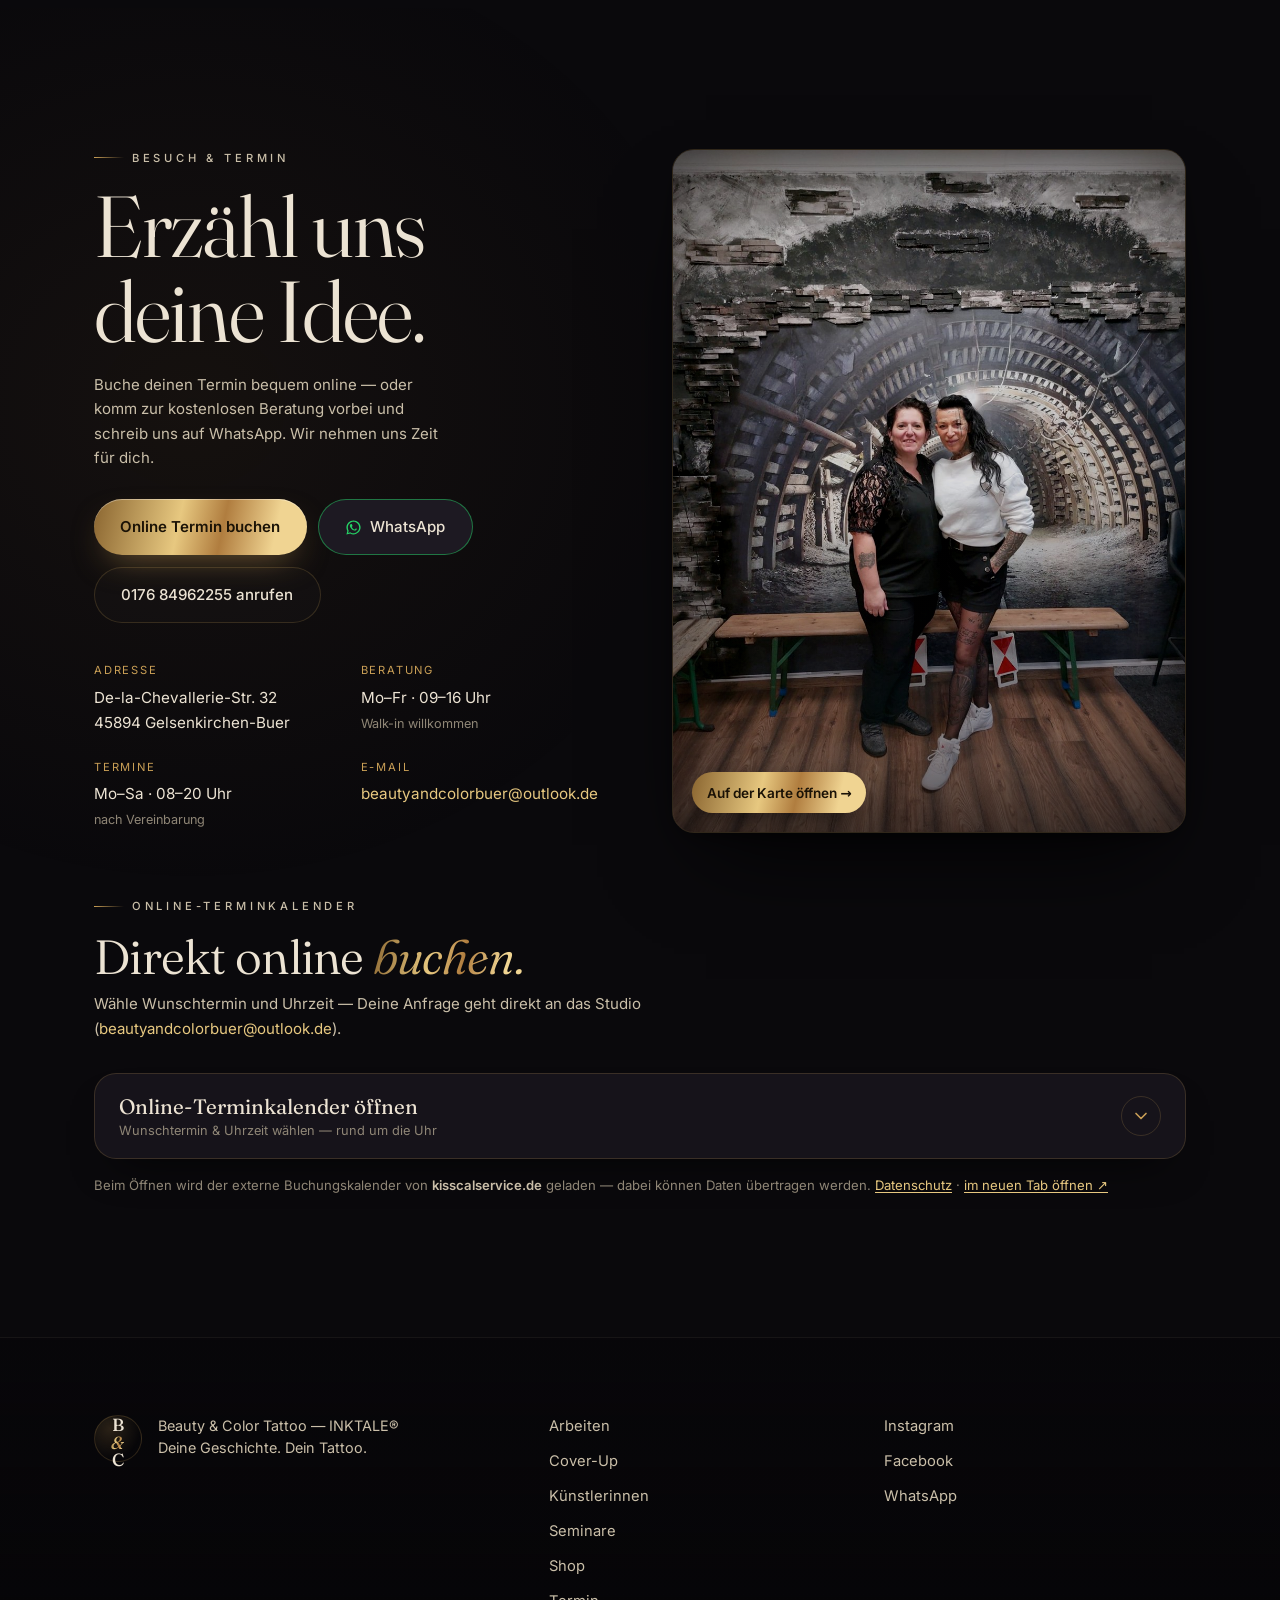
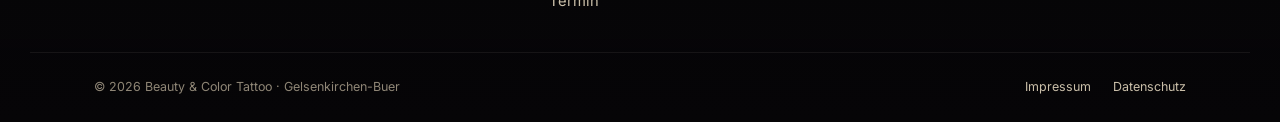
==== commit d02c6340: "Add News-CMS + real PayPal voucher shop (Cloudflare Functions/D1/R2/Access) - News CMS: /admin (Acce" ====
--- a/index.html
+++ b/index.html
@@ -113,10 +113,9 @@
   </a>
   <nav class="nav__links" aria-label="Hauptmenü">
     <a href="#work">Arbeiten</a>
-    <a href="#transform">Cover-Up</a>
     <a href="#artists">Künstlerinnen</a>
     <a href="#seminare">Seminare</a>
-    <a href="#story">Mutmacher</a>
+    <a href="/shop/">Shop</a>
     <a href="#visit">Besuch</a>
   </nav>
   <a href="#visit" class="btn btn--pill nav__cta">Termin</a>
@@ -130,9 +129,10 @@
     <a href="#transform"><i>02</i>Cover-Up &amp; Transformation</a>
     <a href="#artists"><i>03</i>Nicole &amp; Marina</a>
     <a href="#seminare"><i>04</i>Seminare &amp; Ausbildung</a>
-    <a href="#story"><i>05</i>Mutmacher-Tattoos</a>
-    <a href="#why"><i>06</i>Warum wir</a>
-    <a href="#visit"><i>07</i>Besuch &amp; Termin</a>
+    <a href="/shop/"><i>05</i>Shop &amp; Gutscheine</a>
+    <a href="#story"><i>06</i>Mutmacher-Tattoos</a>
+    <a href="#why"><i>07</i>Warum wir</a>
+    <a href="#visit"><i>08</i>Besuch &amp; Termin</a>
     <a class="menu__cta" href="https://wa.me/4917684962255" target="_blank" rel="noopener">WhatsApp · 0176 84962255</a>
   </nav>
 </div>
@@ -194,6 +194,15 @@
       <li class="reveal"><b class="is-word">Safe<br>place</b><span>No Bodyshaming</span></li>
     </ul>
   </div>
+</section>
+
+<!-- ░░ NEWS / AKTUELLES (CMS · lazy-loaded, hidden until data arrives) ░░ -->
+<section class="news" id="news" hidden aria-label="Aktuelles aus dem Studio">
+  <div class="wrap news__head">
+    <p class="kicker">Aktuelles</p>
+    <h2 class="h-display">News aus dem <em>Studio.</em></h2>
+  </div>
+  <div class="wrap news__grid" id="newsGrid"></div>
 </section>
 
 <!-- ░░ GALLERY ░░ -->
@@ -425,7 +434,7 @@
     </div>
     <nav class="foot__nav">
       <a href="#work">Arbeiten</a><a href="#transform">Cover-Up</a>
-      <a href="#artists">Künstlerinnen</a><a href="/seminare/">Seminare</a><a href="#visit">Termin</a>
+      <a href="#artists">Künstlerinnen</a><a href="/seminare/">Seminare</a><a href="/shop/">Shop</a><a href="#visit">Termin</a>
     </nav>
     <div class="foot__social">
       <a href="https://www.instagram.com/beauty_and_color_tattoo/" target="_blank" rel="noopener">Instagram</a>
@@ -456,5 +465,6 @@
 <script src="assets/js/data.js"></script>
 <script type="module" src="assets/js/hero.js"></script>
 <script src="assets/js/app.js" defer></script>
+<script src="assets/js/news.js" defer></script>
 </body>
 </html>
--- a/assets/css/style.css
+++ b/assets/css/style.css
@@ -499,9 +499,107 @@
 .seminar__cta-btns{position:relative;display:flex;flex-direction:column;gap:.7rem}
 
 /* ============================================================
+   SHOP
+   ============================================================ */
+.shop__lead{margin-top:1.4rem;max-width:56ch;color:var(--bone-2);font-size:1.05rem;line-height:1.7}
+.shop__lead strong{color:var(--gold-lt)}
+.shop__notice{margin:1.4rem 0;border:1px solid var(--line);border-radius:var(--r);background:var(--panel-2);
+  padding:.9rem 1.2rem;color:var(--bone-2);font-size:.92rem}
+.shop__notice--err{border-color:rgba(194,84,74,.5);color:#e7a49c}
+.shop__layout{display:grid;grid-template-columns:1.55fr .95fr;gap:clamp(1.4rem,3vw,2.4rem);align-items:start;margin-top:clamp(1.6rem,3vw,2.4rem)}
+.shop__grid{display:grid;grid-template-columns:repeat(2,1fr);gap:clamp(1rem,2vw,1.4rem)}
+.shop__card{border:1px solid var(--line-soft);border-radius:var(--r-lg);padding:clamp(1.5rem,2.6vw,2rem);
+  background:var(--panel-2);box-shadow:var(--shadow-sm);display:flex;flex-direction:column;gap:.6rem;
+  transition:border-color .4s,transform .4s,box-shadow .4s;position:relative;overflow:hidden}
+.shop__card:hover{border-color:var(--line);transform:translateY(-4px);box-shadow:var(--shadow)}
+.shop__card--feature{background:linear-gradient(180deg,var(--panel-2),rgba(26,20,10,.55))}
+.shop__badge{font-size:.62rem;letter-spacing:.18em;text-transform:uppercase;color:var(--gold);align-self:flex-start;
+  border:1px solid var(--line);border-radius:100px;padding:.4em .8em}
+.shop__card h3{font-family:var(--ff-disp);font-weight:400;font-size:clamp(1.2rem,2.2vw,1.5rem);color:var(--bone);line-height:1.1;margin-top:.2rem}
+.shop__desc{color:var(--bone-2);font-size:.9rem;line-height:1.55}
+.shop__desc a{color:var(--gold-lt);text-decoration:underline;text-underline-offset:2px}
+.shop__price{font-family:var(--ff-disp);font-size:1.5rem;
+  background:var(--gold-grad);-webkit-background-clip:text;background-clip:text;color:transparent;margin-top:auto}
+.shop__price small{font-family:var(--ff-sans);font-size:.7rem;color:var(--mute);-webkit-text-fill-color:var(--mute);margin-left:.3em}
+.shop__amount{display:flex;flex-direction:column;gap:.4rem;margin:.2rem 0}
+.shop__amount span{font-size:.72rem;letter-spacing:.12em;text-transform:uppercase;color:var(--gold)}
+.shop__amount input{background:var(--panel);border:1px solid var(--line-soft);border-radius:var(--r);color:var(--bone);padding:.7em .9em;font:inherit;width:100%}
+.shop__amount input:focus{outline:none;border-color:var(--gold)}
+.shop__add{margin-top:.4rem;width:100%}
+
+/* Warenkorb / Checkout */
+.cart{position:sticky;top:92px;border:1px solid var(--line);border-radius:var(--r-lg);background:var(--panel-2);
+  padding:clamp(1.4rem,2.4vw,1.8rem);box-shadow:var(--shadow)}
+.cart__title{font-family:var(--ff-disp);font-weight:400;font-size:1.4rem;color:var(--bone);margin-bottom:1rem}
+.cart__items{list-style:none;display:flex;flex-direction:column;gap:.7rem}
+.cart__item{display:flex;justify-content:space-between;gap:.8rem;align-items:flex-start;border-bottom:1px solid var(--line-soft);padding-bottom:.7rem}
+.cart__item-info{display:flex;flex-direction:column;gap:.15rem}
+.cart__item-info b{font-weight:500;color:var(--bone);font-size:.94rem}
+.cart__item-info span{color:var(--gold-lt);font-size:.88rem}
+.cart__qty{display:flex;align-items:center;gap:.35rem;flex:none}
+.cart__qbtn{width:28px;height:28px;border:1px solid var(--line-soft);border-radius:8px;color:var(--bone);background:var(--panel);font-size:.9rem;line-height:1;transition:.25s}
+.cart__qbtn:hover{border-color:var(--gold)}
+.cart__rm{color:var(--mute)}
+.cart__empty{color:var(--mute);font-size:.9rem}
+.cart__totals{margin-top:1rem;display:flex;flex-direction:column;gap:.4rem;border-top:1px solid var(--line);padding-top:1rem}
+.cart__totals>div{display:flex;justify-content:space-between}
+.cart__totals dt,.cart__totals dd{margin:0;font-size:.92rem;color:var(--bone-2)}
+.cart__grand dt,.cart__grand dd{font-family:var(--ff-disp);font-size:1.15rem;color:var(--bone)}
+.cart__grand dd{background:var(--gold-grad);-webkit-background-clip:text;background-clip:text;color:transparent}
+.cart__tax dt,.cart__tax dd{font-size:.76rem;color:var(--mute)}
+.cart__checkout{margin-top:1.2rem}
+.cart__field{display:flex;flex-direction:column;gap:.4rem;margin-bottom:1rem}
+.cart__field span{font-size:.72rem;letter-spacing:.12em;text-transform:uppercase;color:var(--gold)}
+.cart__field input{background:var(--panel);border:1px solid var(--line-soft);border-radius:var(--r);color:var(--bone);padding:.8em .9em;font:inherit}
+.cart__field input:focus{outline:none;border-color:var(--gold)}
+.cart__pp{min-height:46px}
+.cart__fallback{display:block;margin-top:.6rem;text-align:center}
+.cart__paylater{margin-top:.8rem;font-size:.76rem;color:var(--mute);line-height:1.5}
+
+.shop__success{margin-top:clamp(2rem,4vw,3rem);border:1px solid var(--line);border-radius:var(--r-lg);
+  background:linear-gradient(180deg,rgba(8,7,10,.4),rgba(4,3,6,.6));padding:clamp(2rem,4vw,3rem);text-align:center}
+.shop__success>p{color:var(--bone-2);max-width:46ch;margin:1rem auto 0}
+.shop__success a{color:var(--gold-lt);text-decoration:underline}
+.shop__vouchers{list-style:none;margin:1.4rem auto 0;max-width:440px;display:flex;flex-direction:column;gap:.6rem}
+.shop__vouchers li{display:flex;justify-content:space-between;gap:.6rem;align-items:center;flex-wrap:wrap;
+  border:1px solid var(--line-soft);border-radius:var(--r);padding:.8rem 1rem;background:var(--panel);text-align:left}
+.shop__vouchers b{font-weight:500;color:var(--bone);font-size:.9rem}
+.shop__vcode{font-family:var(--ff-disp);letter-spacing:.1em;color:var(--gold-lt)}
+.shop__vlink{color:var(--gold-lt);text-decoration:underline;font-size:.85rem}
+.shop__success-note{margin-top:1.4rem;color:var(--mute);font-size:.9rem}
+.shop__legal{margin-top:clamp(2rem,4vw,3rem);padding-top:1.4rem;border-top:1px solid var(--line-soft);
+  font-size:.82rem;color:var(--mute);line-height:1.6;max-width:70ch}
+.shop__legal a{color:var(--gold-lt);text-decoration:underline}
+
+/* ============================================================
+   NEWS / AKTUELLES (CMS)
+   ============================================================ */
+.news{padding-block:var(--sec);position:relative}
+.news[hidden]{display:none}
+.news::before{content:"";position:absolute;inset:0;pointer-events:none;
+  background:radial-gradient(70% 55% at 25% 0%,rgba(120,86,44,.10),transparent 60%)}
+.news__head{margin-bottom:clamp(2rem,4vw,3rem)}
+.news__head h2{margin-top:.4rem}
+.news__grid{display:grid;grid-template-columns:repeat(3,1fr);gap:clamp(1rem,2vw,1.6rem)}
+.news__card{border:1px solid var(--line-soft);border-radius:var(--r-lg);overflow:hidden;
+  background:var(--panel-2);box-shadow:var(--shadow-sm);transition:border-color .5s,box-shadow .5s,transform .5s;
+  display:flex;flex-direction:column}
+.news__card:hover{border-color:var(--line);transform:translateY(-4px);
+  box-shadow:var(--shadow),0 24px 50px -20px rgba(120,86,44,.3)}
+.news__img{aspect-ratio:16/10;overflow:hidden;background:var(--panel)}
+.news__img img{width:100%;height:100%;object-fit:cover;filter:brightness(.94) contrast(1.04);transition:transform .9s cubic-bezier(.2,.7,.2,1)}
+.news__card:hover .news__img img{transform:scale(1.05)}
+.news__body{padding:clamp(1.3rem,2.2vw,1.7rem);display:flex;flex-direction:column;gap:.5rem}
+.news__date{font-size:.68rem;letter-spacing:.16em;text-transform:uppercase;color:var(--gold)}
+.news__body h3{font-family:var(--ff-disp);font-weight:400;font-size:clamp(1.25rem,2.2vw,1.6rem);color:var(--bone);line-height:1.1}
+.news__text{color:var(--bone-2);font-size:.94rem;line-height:1.6}
+.news__text p{margin-bottom:.6rem}
+.news__text p:last-child{margin-bottom:0}
+
+/* ============================================================
    RESPONSIVE
    ============================================================ */
-@media(max-width:1024px){ .gallery{columns:2} .why__grid{grid-template-columns:repeat(2,1fr)} }
+@media(max-width:1024px){ .gallery{columns:2} .why__grid{grid-template-columns:repeat(2,1fr)} .news__grid{grid-template-columns:repeat(2,1fr)} .shop__layout{grid-template-columns:1fr} .cart{position:static} }
 @media(max-width:980px){
   .nav__links,.nav__cta{display:none}
   .nav__burger{display:flex}
@@ -520,6 +618,8 @@
   .ethos__stats{grid-template-columns:1fr 1fr}
   .why__grid{grid-template-columns:1fr}
   .seminar__list--2col{grid-template-columns:1fr}
+  .news__grid{grid-template-columns:1fr}
+  .shop__grid{grid-template-columns:1fr}
   .hero__title{font-size:clamp(2.8rem,15vw,4.4rem)}
   .visit__meta{grid-template-columns:1fr}
   .btn{width:100%}
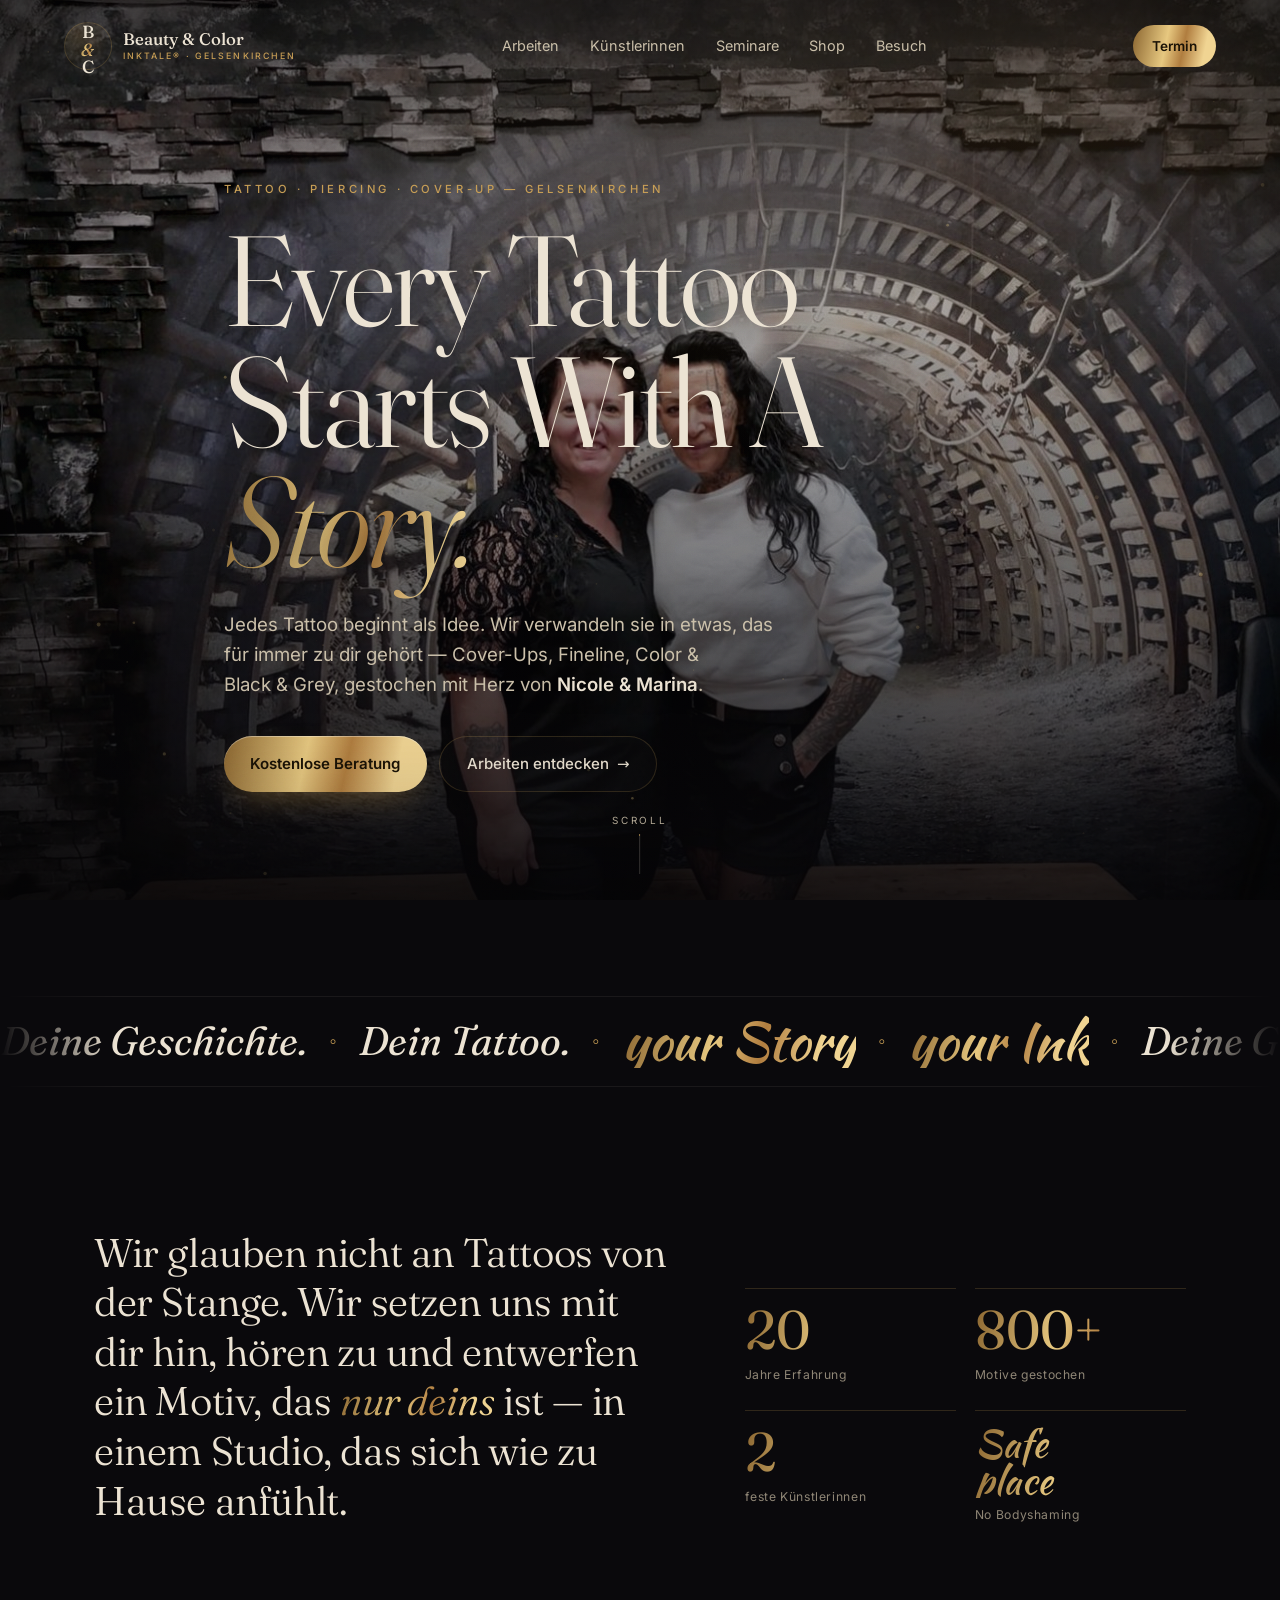
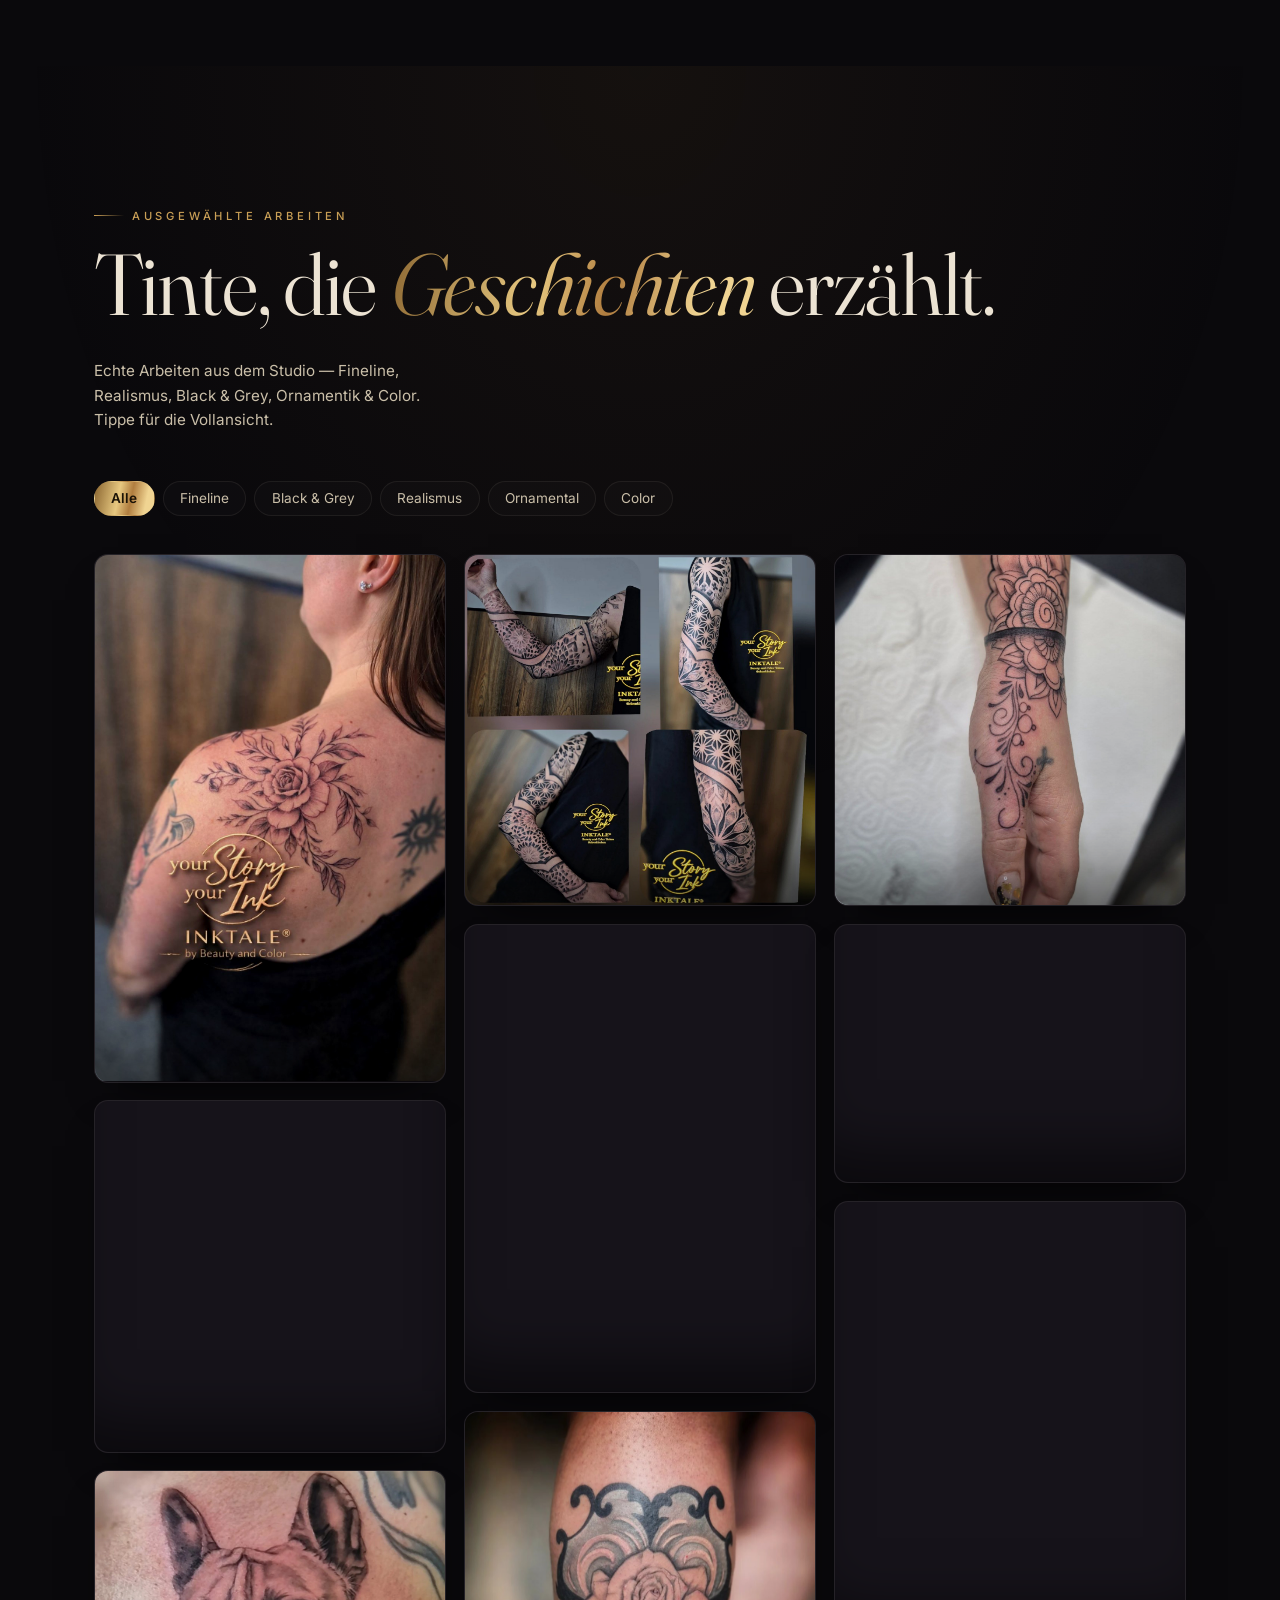
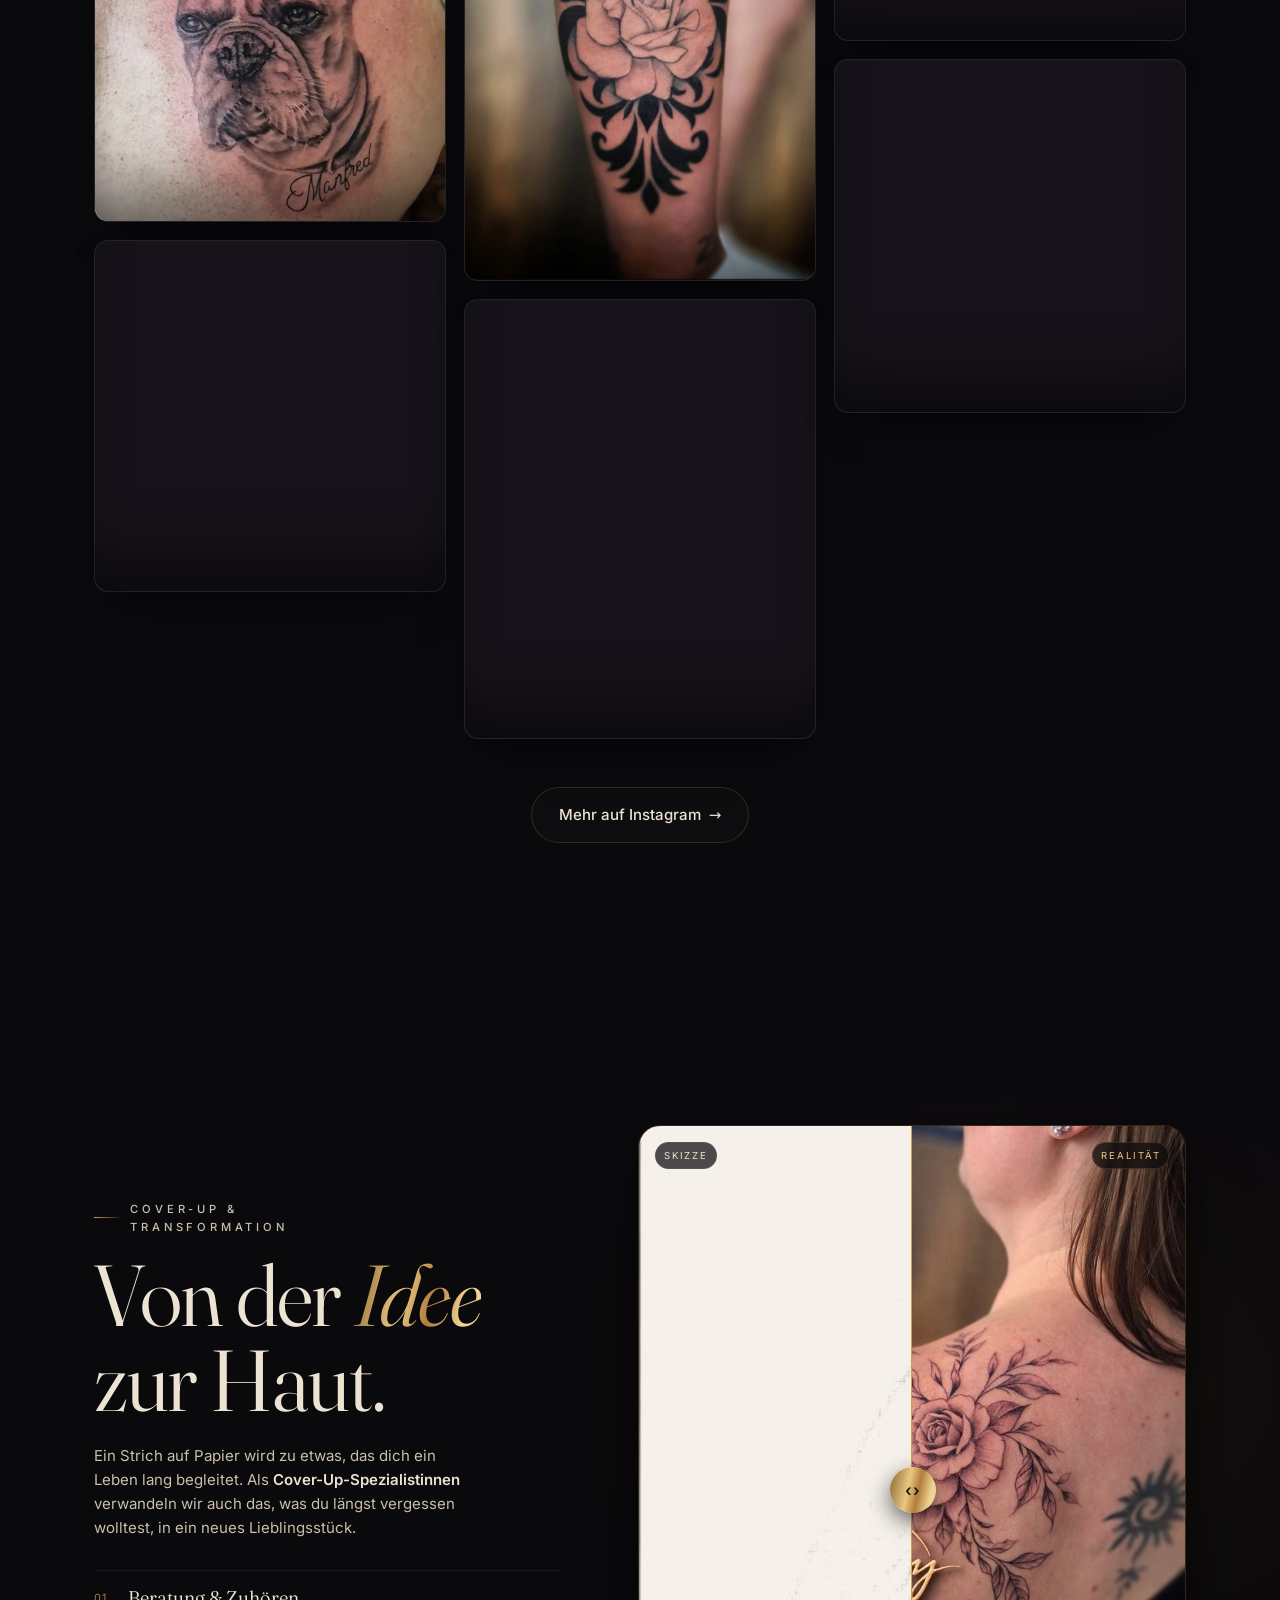
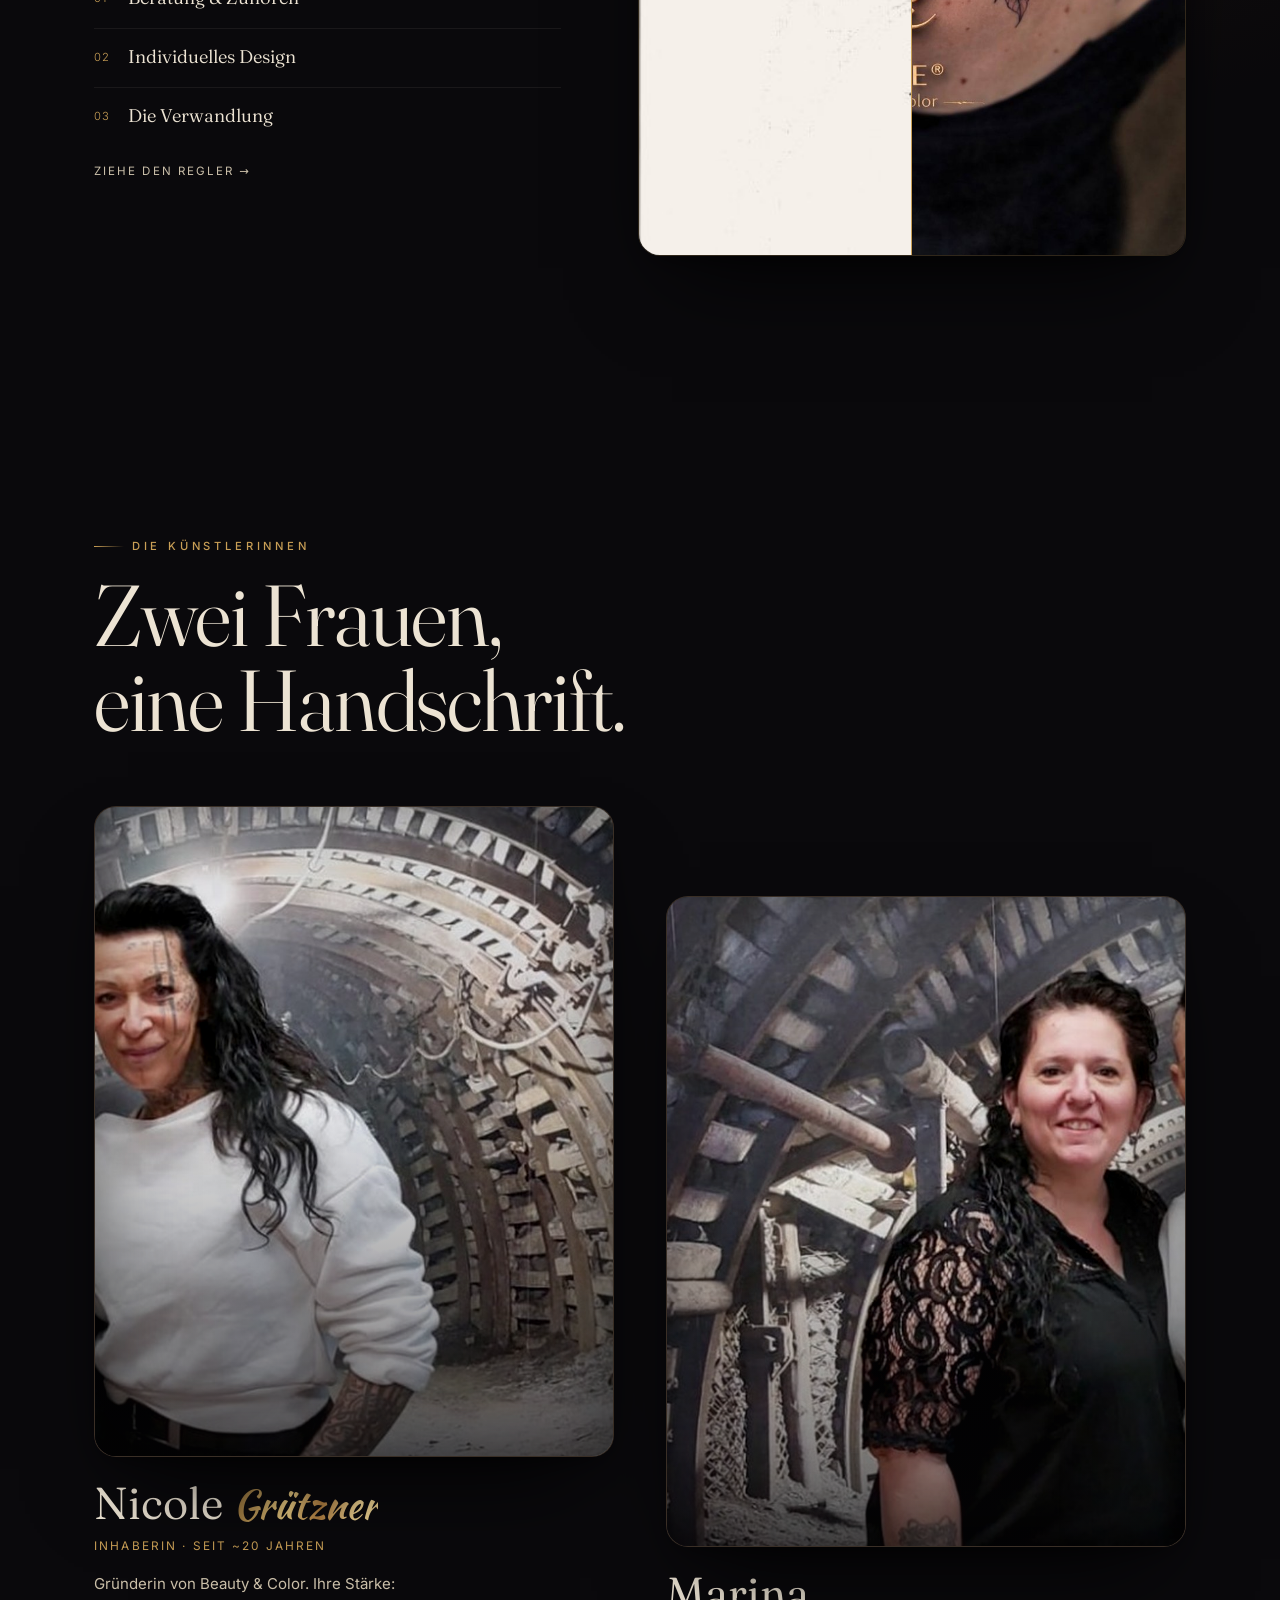
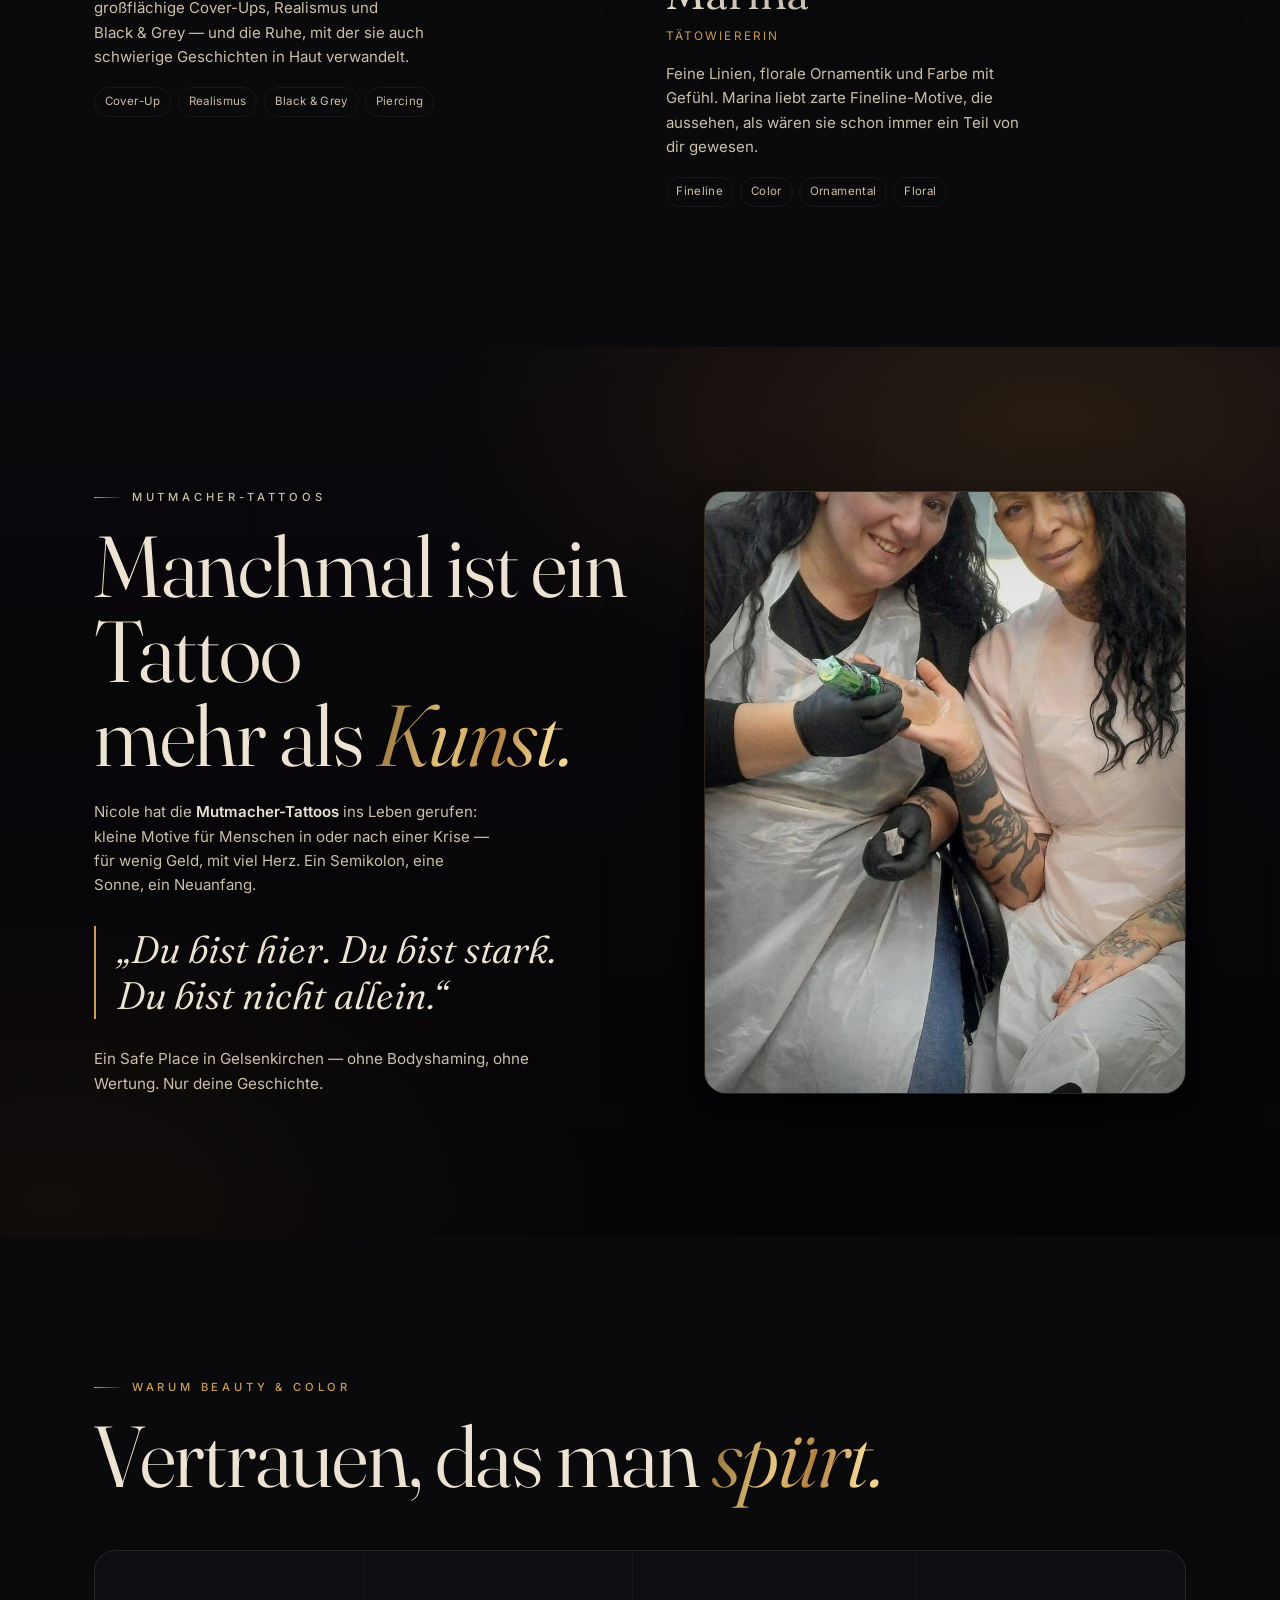
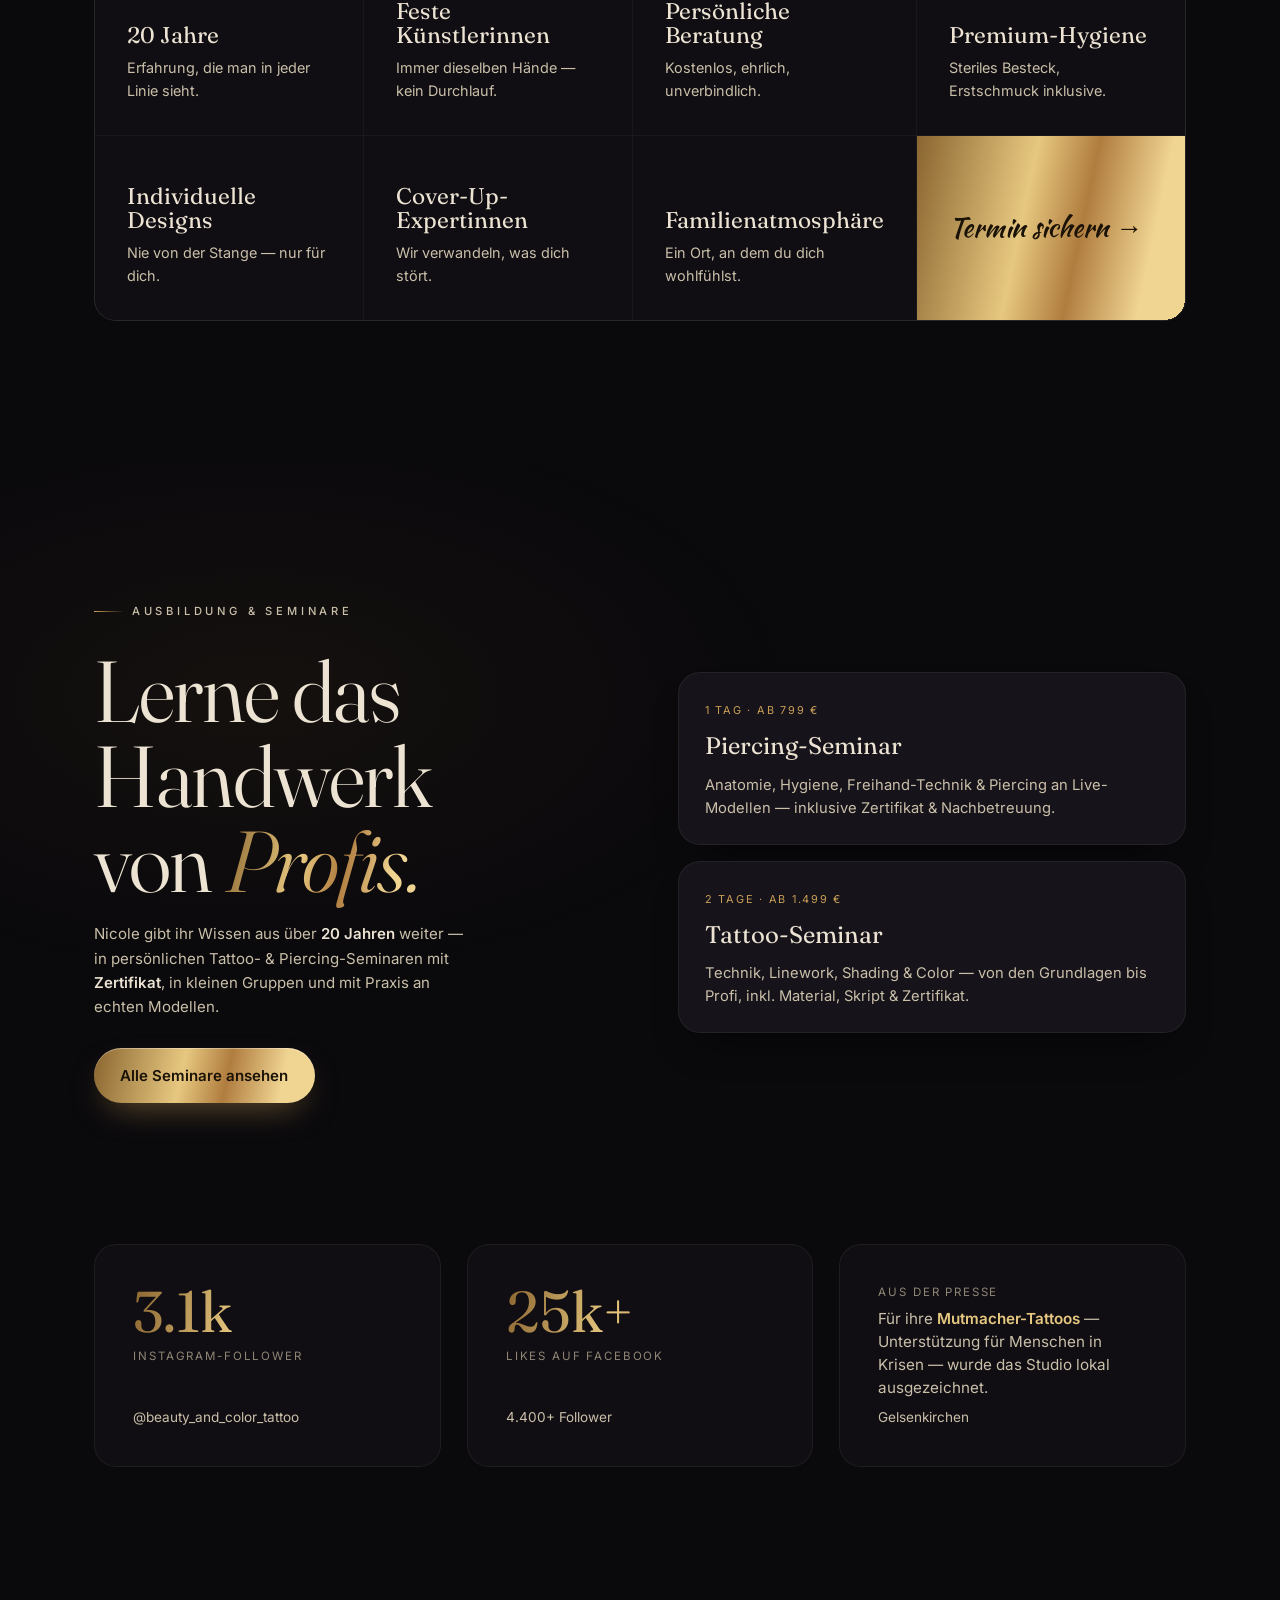
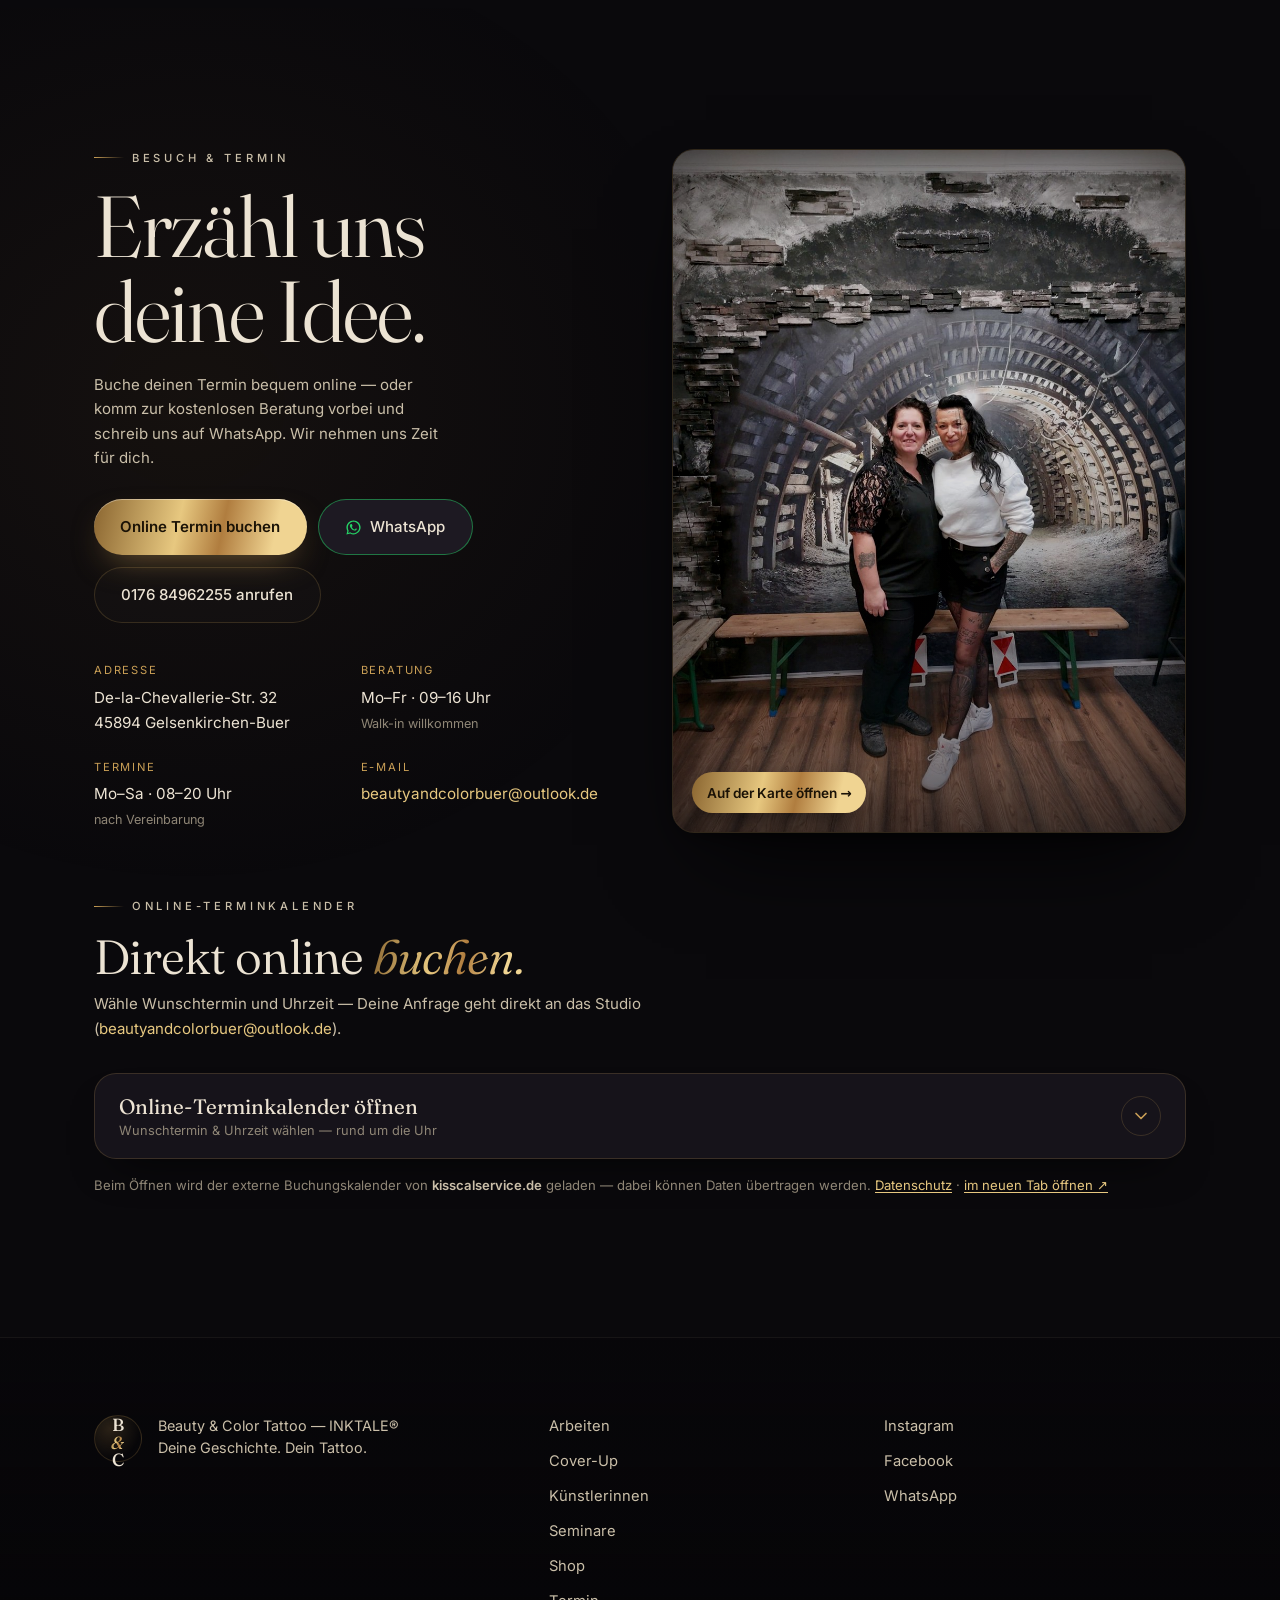
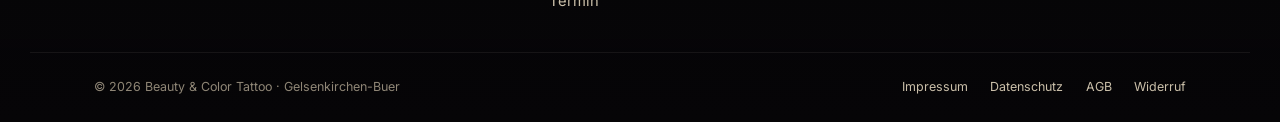
==== commit 99d076e1: "Rechtliches: AGB + Widerrufsbelehrung, D1 produktiv verdrahtet AGB (/agb/) auf Basis der bestehenden" ====
--- a/index.html
+++ b/index.html
@@ -447,6 +447,8 @@
     <nav class="foot__legal" aria-label="Rechtliches">
       <a href="/impressum/">Impressum</a>
       <a href="/datenschutz/">Datenschutz</a>
+      <a href="/agb/">AGB</a>
+      <a href="/widerruf/">Widerruf</a>
     </nav>
   </div>
 </footer>
--- a/assets/css/style.css
+++ b/assets/css/style.css
@@ -630,3 +630,16 @@
   .reveal{opacity:1;transform:none}
   .dust{display:none}
 }
+
+/* ============================================================
+   RECHTLICHES: AGB / WIDERRUF + AGB-BESTÄTIGUNG IM CHECKOUT
+   (nur angehängt — bestehende Regeln unverändert)
+   ============================================================ */
+.legal__form{margin-top:1rem}
+.legal__form p{margin-bottom:.55rem;color:var(--bone-2)}
+.legal__form p:last-child{margin-bottom:0}
+
+.cart__consent{display:flex;align-items:flex-start;gap:.6rem;margin:0 0 1rem;cursor:pointer}
+.cart__consent input{flex:0 0 auto;margin-top:.15rem;width:1.05rem;height:1.05rem;accent-color:var(--gold)}
+.cart__consent span{font-size:.78rem;line-height:1.55;color:var(--bone-2)}
+.cart__consent a{color:var(--gold-lt);text-decoration:underline;text-underline-offset:2px}
